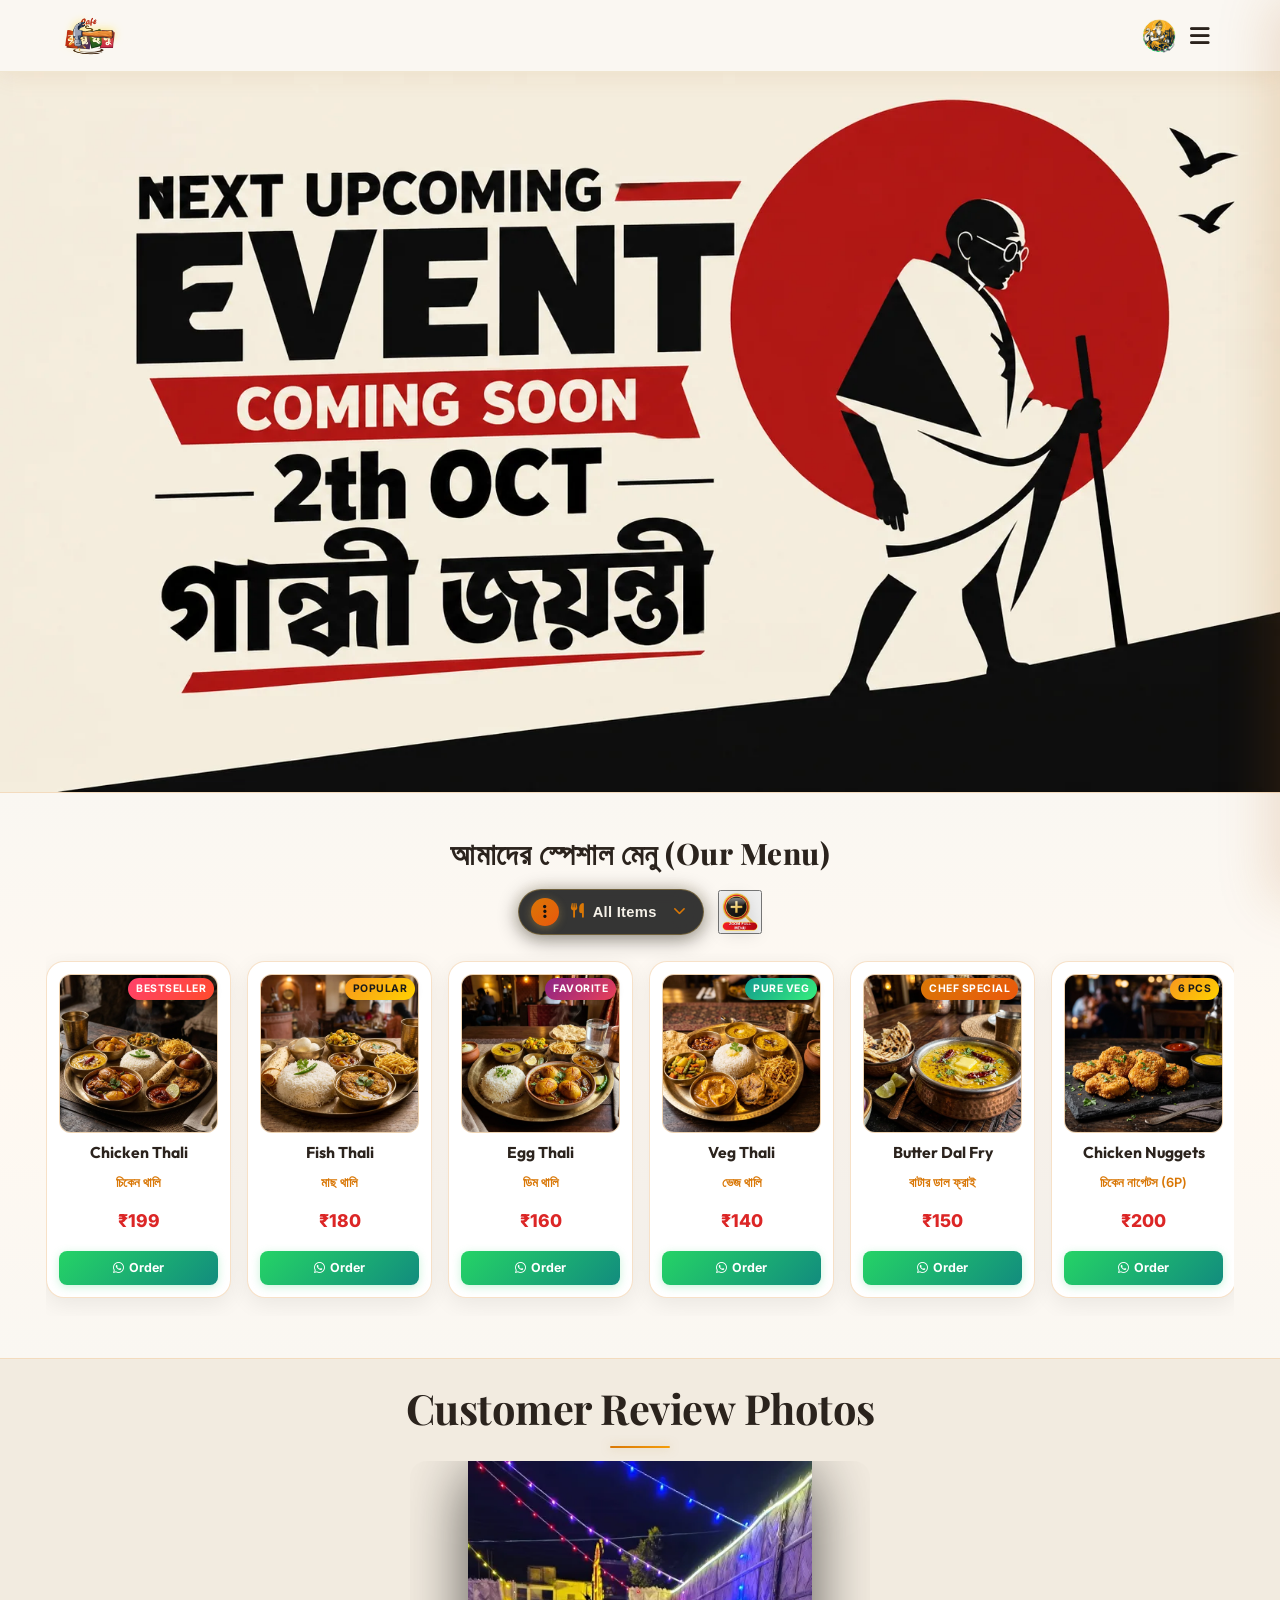
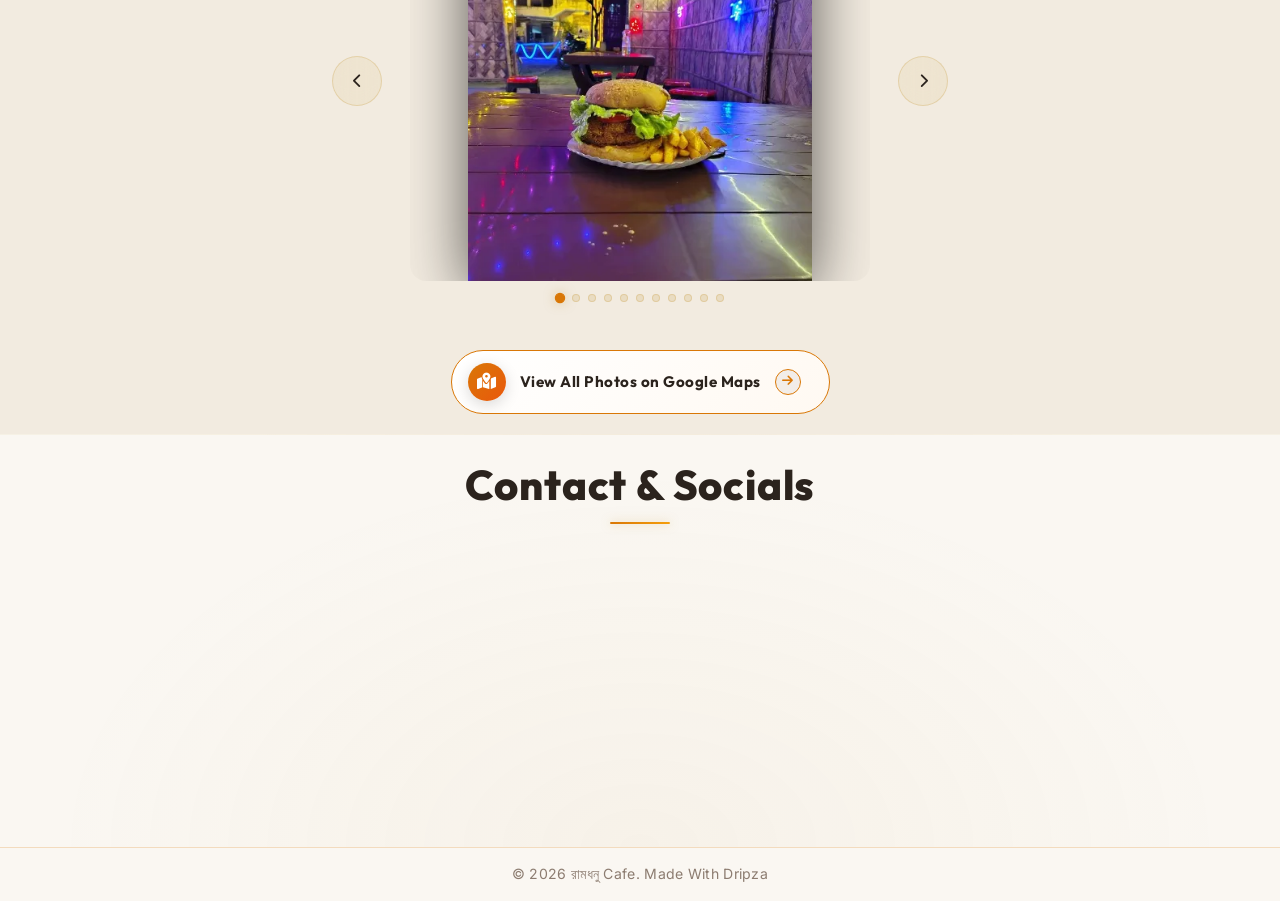
==== index.html @ 699a2c82 "Add clear search button in menu popup" ====
﻿<!DOCTYPE html>
<html lang="bn">
<head>
    <meta charset="UTF-8">
    <meta name="viewport" content="width=device-width, initial-scale=1.0">
    <title>রামধনু Cafe</title>
    <link rel="icon" type="image/png" href="assets/ramdhonu_cafe_logo.webp">
    <link href="https://fonts.googleapis.com/css2?family=Playfair+Display:wght@400;600;700;800&family=Outfit:wght@300;400;600;800&family=Inter:wght@300;400;500;600&display=swap" rel="stylesheet">
    <link rel="stylesheet" href="https://cdnjs.cloudflare.com/ajax/libs/font-awesome/6.4.0/css/all.min.css">
    <link rel="stylesheet" href="styles.css?v=1.3">
</head>
<body class="no-scroll">
    <!-- Preloader Screen -->
    <div id="preloader">
        <div class="preloader-content">
            <h1 class="preloader-title">Welcome to <br><span class="highlight">রামধনু Cafe</span></h1>
            <div class="preloader-loader">
                <div class="loader-bar"></div>
            </div>
        </div>
    </div>
    <!-- Navbar -->
    <nav class="navbar">
        <div class="logo-container">
            <img src="assets/ramdhonu_cafe_logo.webp" alt="রামধনু Cafe Logo" class="logo-brand-img">
            <div class="logo-text-wrapper">
                <span class="animated-football-header" title="Ganesh Chaturthi Special">
                    <img src="assets/ganesh_run_icon.webp" alt="Ganesh Run Icon" style="object-fit: contain; filter: drop-shadow(0 0 5px rgba(255, 215, 0, 0.6));">
                </span>
                <span class="logo-text">রামধনু Cafe</span>
            </div>
        </div>
        <span class="rath-yatra-header-text">শুভ বিশ্বকর্মা পূজা!</span>
        <ul class="nav-links">
            <li><a href="#home">Home</a></li>
            <li><a href="#menu">Menu</a></li>
            <li><a href="#reviews">Reviews</a></li>
            <li><a href="#contact">Contact</a></li>
        </ul>
        <div class="navbar-actions">
            <!-- Rakhi Purnima Button for Poster -->
            <button class="fifa-btn" id="open-promo-modal-direct-btn" title="Show Ganesh Chaturthi Special Poster">
                <div class="fifa-container">
                    <div class="fifa-magic-ring"></div>
                    <img src="assets/ganesh_icon.webp" alt="Ganesh Special" class="fifa-svg" style="object-fit: contain;">
                </div>
            </button>
            
            <div class="hamburger">
                <i class="fas fa-bars"></i>
            </div>
        </div>
    </nav>

    <!-- Hero Section -->
    <section id="home" class="hero">
        <div class="hero-bg banner-box">
            <img src="assets/aj_restaurant_banner_1.webp" alt="AJ Restaurant & Cafe Banner" class="active">
            <img src="assets/banner_1.webp" alt="রামধনু Cafe Banner 1">
            <img src="assets/banner_2.webp" alt="রামধনু Cafe Banner 2">
            <img src="assets/banner_3.webp" alt="রামধনু Cafe Banner 3">
            <div class="overlay"></div>
        </div>
        <!-- Click/Hover Zones for Banner Control -->
        <div class="hero-nav-zone left-zone" title="Previous Image"></div>
        <div class="hero-nav-zone right-zone" title="Next Image"></div>
    </section>

                <!-- Digital Restaurant Menu Section -->
    <section id="menu" class="main-menu-section">
        <div class="menu-header-wrapper">
            <div class="menu-eyebrow-container">
                <span class="menu-eyebrow">আমাদের স্পেশাল মেনু (Our Menu)</span>
            </div>
        </div>

        <!-- Menu Category Filter Tabs -->
                <!-- Menu Category Filter Dropdown (Three-Dot Filter Menu) -->
        <!-- Menu Filter and Zoom Controls Row -->
        <div class="menu-filter-controls-row">
            <div class="menu-filter-dropdown-wrapper" id="main-menu-filter-dropdown-wrapper">
            <button type="button" class="menu-filter-dots-btn" id="main-menu-filter-dots-btn" aria-expanded="false" aria-haspopup="true" title="Filter Menu">
                <span class="three-dots-icon-box">
                    <i class="fas fa-ellipsis-v"></i>
                </span>
                <span class="current-filter-label" id="main-current-filter-label">
                    <i class="fas fa-utensils"></i>
                    <span>All Items</span>
                </span>
                <i class="fas fa-chevron-down filter-dropdown-arrow"></i>
            </button>

            <!-- Dropdown List of Category Filter Options -->
            <div class="menu-filter-dropdown-menu" id="main-menu-filter-dropdown-menu">
                <div class="menu-filter-dropdown-header">
                    <span><i class="fas fa-filter"></i> Filter Category</span>
                </div>
                <div class="menu-filter-dropdown-list">
                    <button type="button" class="menu-tab-btn active" data-category="all">
                        <span class="tab-btn-content">
                            <i class="fas fa-utensils tab-icon"></i>
                            <span class="tab-title">All Items</span>
                        </span>
                        <i class="fas fa-check active-indicator-icon"></i>
                    </button>
                    <button type="button" class="menu-tab-btn" data-category="thali">
                        <span class="tab-btn-content">
                            <i class="fas fa-bowl-rice tab-icon"></i>
                            <span class="tab-title">Bengali Thali</span>
                        </span>
                        <i class="fas fa-check active-indicator-icon"></i>
                    </button>
                    <button type="button" class="menu-tab-btn" data-category="snacks">
                        <span class="tab-btn-content">
                            <i class="fas fa-burger tab-icon"></i>
                            <span class="tab-title">Breakfast & Snacks</span>
                        </span>
                        <i class="fas fa-check active-indicator-icon"></i>
                    </button>
                    <button type="button" class="menu-tab-btn" data-category="beverages">
                        <span class="tab-btn-content">
                            <i class="fas fa-mug-hot tab-icon"></i>
                            <span class="tab-title">Tea & Coffee</span>
                        </span>
                        <i class="fas fa-check active-indicator-icon"></i>
                    </button>
                    <button type="button" class="menu-tab-btn" data-category="extras">
                        <span class="tab-btn-content">
                            <i class="fas fa-plate-wheat tab-icon"></i>
                            <span class="tab-title">Sides & Extras</span>
                        </span>
                        <i class="fas fa-check active-indicator-icon"></i>
                    </button>
                </div>
            </div>
        </div>

            <!-- Zoom Full Menu Button on Right Side of Filter -->
            <button type="button" class="menu-zoom-img-btn" id="open-full-menu-modal-btn" title="Open Complete Menu Card (সম্পূর্ণ মেনু)">
                    <img src="assets/zoom_full_menu_icon.webp" alt="Zoom Full Menu" class="zoom-full-menu-img">
                </button>
        </div>
        

        <!-- Menu Cards Horizontal Side-Scroll Wrapper -->
        <div class="main-menu-scroll-wrapper">
            <div class="main-menu-scroll-track" id="main-restaurant-menu-scroll">
                
                <!-- 1. Chicken Thali -->
                <div class="food-menu-card" data-category="thali">
                    <div class="food-card-badge bestseller">Bestseller</div>
                    <div class="food-card-img-box">
                        <img src="assets/menu_chicken_thali.webp" alt="Chicken Thali" loading="lazy">
                    </div>
                    <div class="food-card-body">
                        <h3 class="food-title">Chicken Thali</h3>
                        <span class="bengali-title">চিকেন থালি</span>
                        <span class="food-price">₹199</span>
                        <a href="https://wa.me/919382609818?text=Hi%20%E0%A6%B0%E0%A6%BE%E0%A6%AE%E0%A6%A7%E0%A6%A8%E0%A7%81%20Cafe,%20I%20want%20to%20order%20Chicken%20Thali%20(₹199)" target="_blank" class="food-order-btn">
                            <i class="fab fa-whatsapp"></i> Order
                        </a>
                    </div>
                </div>

                <!-- 2. Fish Thali -->
                <div class="food-menu-card" data-category="thali">
                    <div class="food-card-badge popular">Popular</div>
                    <div class="food-card-img-box">
                        <img src="assets/menu_fish_thali.webp" alt="Fish Thali" loading="lazy">
                    </div>
                    <div class="food-card-body">
                        <h3 class="food-title">Fish Thali</h3>
                        <span class="bengali-title">মাছ থালি</span>
                        <span class="food-price">₹180</span>
                        <a href="https://wa.me/919382609818?text=Hi%20%E0%A6%B0%E0%A6%BE%E0%A6%AE%E0%A6%A7%E0%A6%A8%E0%A7%81%20Cafe,%20I%20want%20to%20order%20Fish%20Thali%20(₹180)" target="_blank" class="food-order-btn">
                            <i class="fab fa-whatsapp"></i> Order
                        </a>
                    </div>
                </div>

                <!-- 3. Egg Thali -->
                <div class="food-menu-card" data-category="thali">
                    <div class="food-card-badge special">Favorite</div>
                    <div class="food-card-img-box">
                        <img src="assets/menu_egg_thali.webp" alt="Egg Thali" loading="lazy">
                    </div>
                    <div class="food-card-body">
                        <h3 class="food-title">Egg Thali</h3>
                        <span class="bengali-title">ডিম থালি</span>
                        <span class="food-price">₹160</span>
                        <a href="https://wa.me/919382609818?text=Hi%20%E0%A6%B0%E0%A6%BE%E0%A6%AE%E0%A6%A7%E0%A6%A8%E0%A7%81%20Cafe,%20I%20want%20to%20order%20Egg%20Thali%20(₹160)" target="_blank" class="food-order-btn">
                            <i class="fab fa-whatsapp"></i> Order
                        </a>
                    </div>
                </div>

                <!-- 4. Veg Thali -->
                <div class="food-menu-card" data-category="thali">
                    <div class="food-card-badge pure-veg">Pure Veg</div>
                    <div class="food-card-img-box">
                        <img src="assets/menu_veg_thali.webp" alt="Veg Thali" loading="lazy">
                    </div>
                    <div class="food-card-body">
                        <h3 class="food-title">Veg Thali</h3>
                        <span class="bengali-title">ভেজ থালি</span>
                        <span class="food-price">₹140</span>
                        <a href="https://wa.me/919382609818?text=Hi%20%E0%A6%B0%E0%A6%BE%E0%A6%AE%E0%A6%A7%E0%A6%A8%E0%A7%81%20Cafe,%20I%20want%20to%20order%20Veg%20Thali%20(₹140)" target="_blank" class="food-order-btn">
                            <i class="fab fa-whatsapp"></i> Order
                        </a>
                    </div>
                </div>

                <!-- 5. Butter Dal Fry -->
                <div class="food-menu-card" data-category="extras">
                    <div class="food-card-badge chef">Chef Special</div>
                    <div class="food-card-img-box">
                        <img src="assets/menu_butter_dal_fry.webp" alt="Butter Dal Fry" loading="lazy">
                    </div>
                    <div class="food-card-body">
                        <h3 class="food-title">Butter Dal Fry</h3>
                        <span class="bengali-title">বাটার ডাল ফ্রাই</span>
                        <span class="food-price">₹150</span>
                        <a href="https://wa.me/919382609818?text=Hi%20%E0%A6%B0%E0%A6%BE%E0%A6%AE%E0%A6%A7%E0%A6%A8%E0%A7%81%20Cafe,%20I%20want%20to%20order%20Butter%20Dal%20Fry%20(₹150)" target="_blank" class="food-order-btn">
                            <i class="fab fa-whatsapp"></i> Order
                        </a>
                    </div>
                </div>

                <!-- 6. Chicken Nuggets -->
                <div class="food-menu-card" data-category="snacks">
                    <div class="food-card-badge popular">6 Pcs</div>
                    <div class="food-card-img-box">
                        <img src="assets/menu_chicken_nuggets.webp" alt="Chicken Nuggets" loading="lazy">
                    </div>
                    <div class="food-card-body">
                        <h3 class="food-title">Chicken Nuggets</h3>
                        <span class="bengali-title">চিকেন নাগেটস (6P)</span>
                        <span class="food-price">₹200</span>
                        <a href="https://wa.me/919382609818?text=Hi%20%E0%A6%B0%E0%A6%BE%E0%A6%AE%E0%A6%A7%E0%A6%A8%E0%A7%81%20Cafe,%20I%20want%20to%20order%20Chicken%20Nuggets%20(₹200)" target="_blank" class="food-order-btn">
                            <i class="fab fa-whatsapp"></i> Order
                        </a>
                    </div>
                </div>

                <!-- 7. Aloo Tikki -->
                <div class="food-menu-card" data-category="snacks">
                    <div class="food-card-badge pure-veg">Big Size</div>
                    <div class="food-card-img-box">
                        <img src="assets/menu_aloo_tikki.webp" alt="Aloo Tikki Big Size" loading="lazy">
                    </div>
                    <div class="food-card-body">
                        <h3 class="food-title">Aloo Tikki 6P</h3>
                        <span class="bengali-title">আলু টিক্কি (6P)</span>
                        <span class="food-price">₹180</span>
                        <a href="https://wa.me/919382609818?text=Hi%20%E0%A6%B0%E0%A6%BE%E0%A6%AE%E0%A6%A7%E0%A6%A8%E0%A7%81%20Cafe,%20I%20want%20to%20order%20Aloo%20Tikki%20(₹180)" target="_blank" class="food-order-btn">
                            <i class="fab fa-whatsapp"></i> Order
                        </a>
                    </div>
                </div>

                <!-- 8. Egg Maggie -->
                <div class="food-menu-card" data-category="snacks">
                    <div class="food-card-badge popular">Hot</div>
                    <div class="food-card-img-box">
                        <img src="assets/menu_egg_maggie.webp" alt="Egg Maggie" loading="lazy">
                    </div>
                    <div class="food-card-body">
                        <h3 class="food-title">Egg Maggie</h3>
                        <span class="bengali-title">এগ ম্যাগি</span>
                        <span class="food-price">₹80</span>
                        <a href="https://wa.me/919382609818?text=Hi%20%E0%A6%B0%E0%A6%BE%E0%A6%AE%E0%A6%A7%E0%A6%A8%E0%A7%81%20Cafe,%20I%20want%20to%20order%20Egg%20Maggie%20(₹80)" target="_blank" class="food-order-btn">
                            <i class="fab fa-whatsapp"></i> Order
                        </a>
                    </div>
                </div>

                <!-- 9. Veg Maggie -->
                <div class="food-menu-card" data-category="snacks">
                    <div class="food-card-badge pure-veg">Veg</div>
                    <div class="food-card-img-box">
                        <img src="assets/menu_egg_maggie.webp" alt="Veg Maggie" loading="lazy">
                    </div>
                    <div class="food-card-body">
                        <h3 class="food-title">Veg Maggie</h3>
                        <span class="bengali-title">ভেজ ম্যাগি</span>
                        <span class="food-price">₹60</span>
                        <a href="https://wa.me/919382609818?text=Hi%20%E0%A6%B0%E0%A6%BE%E0%A6%AE%E0%A6%A7%E0%A6%A8%E0%A7%81%20Cafe,%20I%20want%20to%20order%20Veg%20Maggie%20(₹60)" target="_blank" class="food-order-btn">
                            <i class="fab fa-whatsapp"></i> Order
                        </a>
                    </div>
                </div>

                <!-- 10. Bread Omelette -->
                <div class="food-menu-card" data-category="snacks">
                    <div class="food-card-badge special">Breakfast</div>
                    <div class="food-card-img-box">
                        <img src="assets/menu6.webp" alt="Bread Omelette Jam Butter" loading="lazy">
                    </div>
                    <div class="food-card-body">
                        <h3 class="food-title">Bread Omelette</h3>
                        <span class="bengali-title">ব্রেড ওমলেট / জ্যাম</span>
                        <span class="food-price">₹60</span>
                        <a href="https://wa.me/919382609818?text=Hi%20%E0%A6%B0%E0%A6%BE%E0%A6%AE%E0%A6%A7%E0%A6%A8%E0%A7%81%20Cafe,%20I%20want%20to%20order%20Bread%20Omelette%20(₹60)" target="_blank" class="food-order-btn">
                            <i class="fab fa-whatsapp"></i> Order
                        </a>
                    </div>
                </div>

                <!-- 11. Chai & Coffee -->
                <div class="food-menu-card" data-category="beverages">
                    <div class="food-card-badge special">Hot</div>
                    <div class="food-card-img-box">
                        <img src="assets/menu_tea_coffee.webp" alt="Coffee" loading="lazy">
                    </div>
                    <div class="food-card-body">
                        <h3 class="food-title">Milk / Black Coffee</h3>
                        <span class="bengali-title">কফি (Min 2 Cup)</span>
                        <span class="food-price">₹50</span>
                        <a href="https://wa.me/919382609818?text=Hi%20%E0%A6%B0%E0%A6%BE%E0%A6%AE%E0%A6%A7%E0%A6%A8%E0%A7%81%20Cafe,%20I%20want%20to%20order%20Coffee" target="_blank" class="food-order-btn">
                            <i class="fab fa-whatsapp"></i> Order
                        </a>
                    </div>
                </div>

                <!-- 12. Milk / Black Tea -->
                <div class="food-menu-card" data-category="beverages">
                    <div class="food-card-badge bestseller">Chai</div>
                    <div class="food-card-img-box">
                        <img src="assets/menu_tea_coffee.webp" alt="Tea" loading="lazy">
                    </div>
                    <div class="food-card-body">
                        <h3 class="food-title">Black / Milk Tea</h3>
                        <span class="bengali-title">চা (Min 2 Cup)</span>
                        <span class="food-price">₹25</span>
                        <a href="https://wa.me/919382609818?text=Hi%20%E0%A6%B0%E0%A6%BE%E0%A6%AE%E0%A6%A7%E0%A6%A8%E0%A7%81%20Cafe,%20I%20want%20to%20order%20Tea" target="_blank" class="food-order-btn">
                            <i class="fab fa-whatsapp"></i> Order
                        </a>
                    </div>
                </div>

                <!-- 13. Green Tea -->
                <div class="food-menu-card" data-category="beverages">
                    <div class="food-card-badge pure-veg">Healthy</div>
                    <div class="food-card-img-box">
                        <img src="assets/menu_tea_coffee.webp" alt="Green Tea" loading="lazy">
                    </div>
                    <div class="food-card-body">
                        <h3 class="food-title">Green Tea</h3>
                        <span class="bengali-title">গ্রিন টি (Min 2 Cup)</span>
                        <span class="food-price">₹40</span>
                        <a href="https://wa.me/919382609818?text=Hi%20%E0%A6%B0%E0%A6%BE%E0%A6%AE%E0%A6%A7%E0%A6%A8%E0%A7%81%20Cafe,%20I%20want%20to%20order%20Green%20Tea" target="_blank" class="food-order-btn">
                            <i class="fab fa-whatsapp"></i> Order
                        </a>
                    </div>
                </div>

                <!-- 14. Extra Chicken 4P -->
                <div class="food-menu-card" data-category="extras">
                    <div class="food-card-badge popular">4 Pcs</div>
                    <div class="food-card-img-box">
                        <img src="assets/menu_chicken_thali.webp" alt="Extra Chicken" loading="lazy">
                    </div>
                    <div class="food-card-body">
                        <h3 class="food-title">Extra Chicken (4P)</h3>
                        <span class="bengali-title">চিকেন কারি (4P)</span>
                        <span class="food-price">₹180</span>
                        <a href="https://wa.me/919382609818?text=Hi%20%E0%A6%B0%E0%A6%BE%E0%A6%AE%E0%A6%A7%E0%A6%A8%E0%A7%81%20Cafe,%20I%20want%20to%20order%20Extra%20Chicken%204P%20(₹180)" target="_blank" class="food-order-btn">
                            <i class="fab fa-whatsapp"></i> Order
                        </a>
                    </div>
                </div>

                <!-- 15. Extra Mutton 1P -->
                <div class="food-menu-card" data-category="extras">
                    <div class="food-card-badge special">Special</div>
                    <div class="food-card-img-box">
                        <img src="assets/menu3.webp" alt="Extra Mutton" loading="lazy">
                    </div>
                    <div class="food-card-body">
                        <h3 class="food-title">Extra Mutton (1P)</h3>
                        <span class="bengali-title">মটন (স্পেশাল অর্ডার)</span>
                        <span class="food-price">₹80</span>
                        <a href="https://wa.me/919382609818?text=Hi%20%E0%A6%B0%E0%A6%BE%E0%A6%AE%E0%A6%A7%E0%A6%A8%E0%A7%81%20Cafe,%20I%20want%20to%20order%20Extra%20Mutton%20(₹80)" target="_blank" class="food-order-btn">
                            <i class="fab fa-whatsapp"></i> Order
                        </a>
                    </div>
                </div>

                <!-- 16. Extra Fish 1P -->
                <div class="food-menu-card" data-category="extras">
                    <div class="food-card-badge popular">1 Pc</div>
                    <div class="food-card-img-box">
                        <img src="assets/menu_fish_thali.webp" alt="Extra Fish" loading="lazy">
                    </div>
                    <div class="food-card-body">
                        <h3 class="food-title">Extra Fish (1P)</h3>
                        <span class="bengali-title">মাছ ১ পিস</span>
                        <span class="food-price">₹80</span>
                        <a href="https://wa.me/919382609818?text=Hi%20%E0%A6%B0%E0%A6%BE%E0%A6%AE%E0%A6%A7%E0%A6%A8%E0%A7%81%20Cafe,%20I%20want%20to%20order%20Extra%20Fish%20(₹80)" target="_blank" class="food-order-btn">
                            <i class="fab fa-whatsapp"></i> Order
                        </a>
                    </div>
                </div>

                <!-- 17. Green Salad -->
                <div class="food-menu-card" data-category="extras">
                    <div class="food-card-badge pure-veg">Fresh</div>
                    <div class="food-card-img-box">
                        <img src="assets/menu_veg_thali.webp" alt="Green Salad" loading="lazy">
                    </div>
                    <div class="food-card-body">
                        <h3 class="food-title">Green Salad</h3>
                        <span class="bengali-title">গ্রিন স্যালাড</span>
                        <span class="food-price">₹100</span>
                        <a href="https://wa.me/919382609818?text=Hi%20%E0%A6%B0%E0%A6%BE%E0%A6%AE%E0%A6%A7%E0%A6%A8%E0%A7%81%20Cafe,%20I%20want%20to%20order%20Green%20Salad%20(₹100)" target="_blank" class="food-order-btn">
                            <i class="fab fa-whatsapp"></i> Order
                        </a>
                    </div>
                </div>

                <!-- 18. Extra Egg (2P) -->
                <div class="food-menu-card" data-category="extras">
                    <div class="food-card-badge special">2 Pcs</div>
                    <div class="food-card-img-box">
                        <img src="assets/menu_egg_thali.webp" alt="Extra Egg 2P" loading="lazy">
                    </div>
                    <div class="food-card-body">
                        <h3 class="food-title">Extra Egg (2P)</h3>
                        <span class="bengali-title">ডিম (২ পিস)</span>
                        <span class="food-price">₹50</span>
                        <a href="https://wa.me/919382609818?text=Hi%20%E0%A6%B0%E0%A6%BE%E0%A6%AE%E0%A6%A7%E0%A6%A8%E0%A7%81%20Cafe,%20I%20want%20to%20order%20Extra%20Egg%202P%20(₹50)" target="_blank" class="food-order-btn">
                            <i class="fab fa-whatsapp"></i> Order
                        </a>
                    </div>
                </div>

                <!-- 19. Extra Rice -->
                <div class="food-menu-card" data-category="extras">
                    <div class="food-card-badge popular">1 Plate</div>
                    <div class="food-card-img-box">
                        <img src="assets/menu_veg_thali.webp" alt="Extra Rice" loading="lazy">
                    </div>
                    <div class="food-card-body">
                        <h3 class="food-title">Extra Rice</h3>
                        <span class="bengali-title">এক্সট্রা ভাত</span>
                        <span class="food-price">₹50</span>
                        <a href="https://wa.me/919382609818?text=Hi%20%E0%A6%B0%E0%A6%BE%E0%A6%AE%E0%A6%A7%E0%A6%A8%E0%A7%81%20Cafe,%20I%20want%20to%20order%20Extra%20Rice%20(₹50)" target="_blank" class="food-order-btn">
                            <i class="fab fa-whatsapp"></i> Order
                        </a>
                    </div>
                </div>

                <!-- 20. Extra Misti / Papad / Roti -->
                <div class="food-menu-card" data-category="extras">
                    <div class="food-card-badge pure-veg">Per Pc</div>
                    <div class="food-card-img-box">
                        <img src="assets/menu2.webp" alt="Extra Misti Papad Roti" loading="lazy">
                    </div>
                    <div class="food-card-body">
                        <h3 class="food-title">Extra Misti / Papad / Roti</h3>
                        <span class="bengali-title">মিষ্টি / পাঁপড় / রুটি</span>
                        <span class="food-price">₹10</span>
                        <a href="https://wa.me/919382609818?text=Hi%20%E0%A6%B0%E0%A6%BE%E0%A6%AE%E0%A6%A7%E0%A6%A8%E0%A7%81%20Cafe,%20I%20want%20to%20order%20Extra%20Misti%20Papad%20Roti%20(₹10)" target="_blank" class="food-order-btn">
                            <i class="fab fa-whatsapp"></i> Order
                        </a>
                    </div>
                </div>

                <!-- 21. Extra Sabji / Dal / Vaji -->
                <div class="food-menu-card" data-category="extras">
                    <div class="food-card-badge pure-veg">Side Bowl</div>
                    <div class="food-card-img-box">
                        <img src="assets/menu_butter_dal_fry.webp" alt="Extra Sabji Dal Vaji" loading="lazy">
                    </div>
                    <div class="food-card-body">
                        <h3 class="food-title">Extra Sabji / Dal / Vaji</h3>
                        <span class="bengali-title">সবজি / ডাল / ভাজি</span>
                        <span class="food-price">₹30</span>
                        <a href="https://wa.me/919382609818?text=Hi%20%E0%A6%B0%E0%A6%BE%E0%A6%AE%E0%A6%A7%E0%A6%A8%E0%A7%81%20Cafe,%20I%20want%20to%20order%20Extra%20Sabji%20Dal%20Vaji%20(₹30)" target="_blank" class="food-order-btn">
                            <i class="fab fa-whatsapp"></i> Order
                        </a>
                    </div>
                </div>

                <!-- 18. Water Bottle -->
                <div class="food-menu-card" data-category="beverages">
                    <div class="food-card-badge pure-veg">Mineral</div>
                    <div class="food-card-img-box">
                        <img src="assets/menu5.webp" alt="Water Bottle" loading="lazy">
                    </div>
                    <div class="food-card-body">
                        <h3 class="food-title">Water Bottle</h3>
                        <span class="bengali-title">জল 1L / 2L</span>
                        <span class="food-price">₹20 / ₹30</span>
                        <a href="https://wa.me/919382609818?text=Hi%20%E0%A6%B0%E0%A6%BE%E0%A6%AE%E0%A6%A7%E0%A6%A8%E0%A7%81%20Cafe,%20I%20want%20to%20order%20Water%20Bottle" target="_blank" class="food-order-btn">
                            <i class="fab fa-whatsapp"></i> Order
                        </a>
                    </div>
                </div>

            </div>
        </div>
    </section>

    <!-- Reviews Section (Photo Gallery) -->
    <section id="reviews" class="reviews-section">
        <h2 class="section-title">Customer Review Photos</h2>
        <div class="reviews-slider-container">
            <div class="reviews-slider">
                <div class="review-slide active">
                    <img src="assets/review_1.webp" alt="Customer Review 1">
                </div>
                <div class="review-slide">
                    <img src="assets/review_2.webp" alt="Customer Review 2">
                </div>
                <div class="review-slide">
                    <img src="assets/review_3.webp" alt="Customer Review 3">
                </div>
                <div class="review-slide">
                    <img src="assets/review_4.webp" alt="Customer Review 4">
                </div>
                <div class="review-slide">
                    <img src="assets/review_5.webp" alt="Customer Review 5">
                </div>
                <div class="review-slide">
                    <img src="assets/review_6.webp" alt="Customer Review 6">
                </div>
                <div class="review-slide">
                    <img src="assets/review_7.webp" alt="Customer Review 7">
                </div>
                <div class="review-slide">
                    <img src="assets/review_8.webp" alt="Customer Review 8">
                </div>
                <div class="review-slide">
                    <img src="assets/review_9.webp" alt="Customer Review 9">
                </div>
                <div class="review-slide">
                    <img src="assets/review_10.webp" alt="Customer Review 10">
                </div>
                <div class="review-slide">
                    <img src="assets/review_11.webp" alt="Customer Review 11">
                </div>
            </div>
            
            <!-- Slider Controls -->
            <button class="slider-btn prev-btn"><i class="fas fa-chevron-left"></i></button>
            <button class="slider-btn next-btn"><i class="fas fa-chevron-right"></i></button>
            
            <!-- Slider Dots -->
            <div class="slider-dots">
                <span class="dot active" data-index="0"></span>
                <span class="dot" data-index="1"></span>
                <span class="dot" data-index="2"></span>
                <span class="dot" data-index="3"></span>
                <span class="dot" data-index="4"></span>
                <span class="dot" data-index="5"></span>
                <span class="dot" data-index="6"></span>
                <span class="dot" data-index="7"></span>
                <span class="dot" data-index="8"></span>
                <span class="dot" data-index="9"></span>
                <span class="dot" data-index="10"></span>
            </div>
        </div>
        <div style="text-align: center; margin-top: 3rem;">
            <div class="reviews-cta-wrapper">
            <a href="https://maps.app.goo.gl/1zHDQBJU2sjAnosv7" target="_blank" class="modern-maps-btn" title="Open Google Maps Gallery">
                <span class="maps-icon-badge"><i class="fas fa-map-marked-alt"></i></span>
                <span class="maps-btn-text">View All Photos on Google Maps</span>
                <span class="maps-arrow-circle"><i class="fas fa-arrow-right"></i></span>
            </a>
        </div>
        </div>
    </section>

    <!-- Contact & Footer -->
    <section id="contact" class="contact-section">
        <h2 class="section-title">Contact & Socials</h2>
        <div class="contact-container glassmorphism">
            <div class="contact-info">
                <h2>Visit Us</h2>
                <div class="info-item">
                    <a href="https://maps.app.goo.gl/PEpGxai6LiJ9akdg6" target="_blank" style="color: inherit; text-decoration: none; display: flex; align-items: center; gap: 15px;">
                        <i class="fas fa-map-marker-alt"></i>
                        <p>Hatsimla Rathtala, Purbasthali Block-1, Samudragarh, West Bengal 713519</p>
                    </a>
                </div>
                <div class="info-item">
                    <a href="tel:+919382609818" style="color: inherit; text-decoration: none; display: flex; align-items: center; gap: 15px;">
                        <i class="fas fa-phone-alt"></i>
                        <p>+91 9382609818</p>
                    </a>
                </div>
                <div class="info-item">
                    <a href="mailto:hello@ramdhonucafe.com" style="color: inherit; text-decoration: none; display: flex; align-items: center; gap: 15px;">
                        <i class="fas fa-envelope"></i>
                        <p>hello@ramdhonucafe.com</p>
                    </a>
                </div>
            </div>
            <div class="social-links">
                <h2>Follow Us</h2>
                <div class="social-icons">
                    <a href="#" class="social-icon"><i class="fab fa-instagram"></i></a>
                    <a href="#" class="social-icon"><i class="fab fa-facebook-f"></i></a>
                    <a href="#" class="social-icon"><i class="fab fa-youtube"></i></a>
                    <a href="https://wa.me/919382609818" target="_blank" class="social-icon" title="Chat on WhatsApp"><i class="fab fa-whatsapp"></i></a>
                    <a href="https://maps.app.goo.gl/PEpGxai6LiJ9akdg6" target="_blank" class="social-icon" title="View on Google Maps"><i class="fas fa-map-marker-alt"></i></a>
                </div>
            </div>
        </div>
    </section>

    <footer>
        <p>&copy; 2026 রামধনু Cafe. Made With Dripza</p>
    </footer>



    <!-- Full Menu Interactive Modal -->
    <div class="full-menu-modal" id="full-menu-modal" aria-hidden="true">
        <div class="full-menu-modal-overlay" id="full-menu-modal-overlay"></div>
        <div class="full-menu-modal-container">
            <!-- Modal Sticky Top Header Container (Header + Hero Title + Search + Category Tabs) -->
            <div class="full-menu-modal-top-section">
                <!-- Modal Header -->
                <div class="full-menu-modal-header">
                    <div class="full-menu-modal-header-left">
                        <button class="menu-modal-close-btn" id="close-full-menu-modal-btn" aria-label="Close Full Menu">
                            <i class="fas fa-arrow-left"></i> <span>Back</span>
                        </button>
                        <div class="full-menu-modal-title">
                            রামধনু Cafe
                        </div>
                    </div>
                    <div class="full-menu-modal-header-right">
                        <a href="#modal-order-timings" class="menu-modal-timing-btn" id="modal-timing-btn" title="Order Timings">
                            <i class="fas fa-clock"></i> <span>Timings</span>
                        </a>
                        <a href="tel:919382609818" class="menu-modal-call-btn">
                            <i class="fas fa-phone-alt"></i> <span>919382609818</span>
                        </a>
                        <button class="menu-modal-close-icon-btn" id="close-full-menu-icon-btn" aria-label="Close">
                            <i class="fas fa-times"></i>
                        </button>
                    </div>
                </div>

                <!-- Modal Hero Header -->
                <div class="full-menu-hero">
                    <h1>Complete Menu Card <span class="bengali-heading">আমাদের সম্পূর্ণ ডিজিটাল মেনু</span></h1>
                </div>

                <!-- Search Bar & Category Filter Tabs -->
                <div class="menu-control-bar">
                    

                    <!-- Modal Category Filter Dropdown (Three-Dot Filter Menu) -->
                    <div class="menu-filter-dropdown-wrapper" id="modal-menu-filter-dropdown-wrapper">
                        <button type="button" class="menu-filter-dots-btn" id="modal-menu-filter-dots-btn" aria-expanded="false" aria-haspopup="true" title="Filter Menu">
                            <span class="three-dots-icon-box">
                                <i class="fas fa-ellipsis-v"></i>
                            </span>
                            <span class="current-filter-label" id="modal-current-filter-label">
                                <i class="fas fa-utensils"></i>
                                <span>All Items</span>
                            </span>
                            <i class="fas fa-chevron-down filter-dropdown-arrow"></i>
                        </button>

                        <!-- Dropdown List of Category Filter Options -->
                        <div class="menu-filter-dropdown-menu" id="modal-menu-filter-dropdown-menu">
                            <div class="menu-filter-dropdown-header">
                                <span><i class="fas fa-filter"></i> Filter Category</span>
                            </div>
                            <div class="menu-filter-dropdown-list">
                                <button type="button" class="menu-tab-btn active" data-category="all">
                                    <span class="tab-btn-content">
                                        <i class="fas fa-utensils tab-icon"></i>
                                        <span class="tab-title">All Items</span>
                                    </span>
                                    <i class="fas fa-check active-indicator-icon"></i>
                                </button>
                                <button type="button" class="menu-tab-btn" data-category="thali">
                                    <span class="tab-btn-content">
                                        <i class="fas fa-bowl-rice tab-icon"></i>
                                        <span class="tab-title">Bengali Thali</span>
                                    </span>
                                    <i class="fas fa-check active-indicator-icon"></i>
                                </button>
                                <button type="button" class="menu-tab-btn" data-category="snacks">
                                    <span class="tab-btn-content">
                                        <i class="fas fa-burger tab-icon"></i>
                                        <span class="tab-title">Breakfast & Snacks</span>
                                    </span>
                                    <i class="fas fa-check active-indicator-icon"></i>
                                </button>
                                <button type="button" class="menu-tab-btn" data-category="beverages">
                                    <span class="tab-btn-content">
                                        <i class="fas fa-mug-hot tab-icon"></i>
                                        <span class="tab-title">Tea & Coffee</span>
                                    </span>
                                    <i class="fas fa-check active-indicator-icon"></i>
                                </button>
                                <button type="button" class="menu-tab-btn" data-category="extras">
                                    <span class="tab-btn-content">
                                        <i class="fas fa-plate-wheat tab-icon"></i>
                                        <span class="tab-title">Sides & Extras</span>
                                    </span>
                                    <i class="fas fa-check active-indicator-icon"></i>
                                </button>
                            </div>
                        </div>
                    </div>

                    <div class="search-box-wrapper">
                        <i class="fas fa-search"></i>
                        <input type="text" id="modal-menu-search-input" placeholder="খাবারের নাম লিখে খুঁজুন (Search dishes...)" autocomplete="off">
                        <button type="button" id="modal-menu-search-clear" class="search-clear-btn" aria-label="Clear search" title="মুছে ফেলুন (Clear)">
                            <i class="fas fa-times"></i>
                        </button>
                    </div>
                </div>
            </div>

            <div class="full-menu-modal-body">
                <!-- Complete Menu Card Grid -->
                <div class="compact-menu-grid-container">
                    <div class="compact-grid" id="modal-full-menu-grid">

                        <!-- 1. Chicken Thali -->
                        <div class="food-menu-card" data-category="thali" data-keywords="chicken thali murgi murgir mangsho rice dal sabji thali">
                            <div class="food-card-badge bestseller">Bestseller</div>
                            <div class="food-card-img-box">
                                <img src="assets/menu_chicken_thali.webp" alt="Chicken Thali" loading="lazy">
                            </div>
                            <div class="food-card-body">
                                <h3 class="food-title">Chicken Thali</h3>
                                <span class="bengali-title">চিকেন থালি</span>
                                <span class="food-price">₹199</span>
                                <a href="https://wa.me/919382609818?text=Hi%20%E0%A6%B0%E0%A6%BE%E0%A6%AE%E0%A6%A7%E0%A6%A8%E0%A7%81%20Cafe,%20I%20want%20to%20order%20Chicken%20Thali%20(₹199)" target="_blank" class="food-order-btn">
                                    <i class="fab fa-whatsapp"></i> Order
                                </a>
                            </div>
                        </div>

                        <!-- 2. Fish Thali -->
                        <div class="food-menu-card" data-category="thali" data-keywords="fish thali macher thali mach jhol rui katla rice dal thali">
                            <div class="food-card-badge popular">Popular</div>
                            <div class="food-card-img-box">
                                <img src="assets/menu_fish_thali.webp" alt="Fish Thali" loading="lazy">
                            </div>
                            <div class="food-card-body">
                                <h3 class="food-title">Fish Thali</h3>
                                <span class="bengali-title">মাছ থালি</span>
                                <span class="food-price">₹180</span>
                                <a href="https://wa.me/919382609818?text=Hi%20%E0%A6%B0%E0%A6%BE%E0%A6%AE%E0%A6%A7%E0%A6%A8%E0%A7%81%20Cafe,%20I%20want%20to%20order%20Fish%20Thali%20(₹180)" target="_blank" class="food-order-btn">
                                    <i class="fab fa-whatsapp"></i> Order
                                </a>
                            </div>
                        </div>

                        <!-- 3. Egg Thali -->
                        <div class="food-menu-card" data-category="thali" data-keywords="egg thali dimer thali dim kosha rice dal thali">
                            <div class="food-card-badge special">Favorite</div>
                            <div class="food-card-img-box">
                                <img src="assets/menu_egg_thali.webp" alt="Egg Thali" loading="lazy">
                            </div>
                            <div class="food-card-body">
                                <h3 class="food-title">Egg Thali</h3>
                                <span class="bengali-title">ডিম থালি</span>
                                <span class="food-price">₹160</span>
                                <a href="https://wa.me/919382609818?text=Hi%20%E0%A6%B0%E0%A6%BE%E0%A6%AE%E0%A6%A7%E0%A6%A8%E0%A7%81%20Cafe,%20I%20want%20to%20order%20Egg%20Thali%20(₹160)" target="_blank" class="food-order-btn">
                                    <i class="fab fa-whatsapp"></i> Order
                                </a>
                            </div>
                        </div>

                        <!-- 4. Veg Thali -->
                        <div class="food-menu-card" data-category="thali" data-keywords="veg thali niramish thali paneer dal sabji rice mishti doi">
                            <div class="food-card-badge pure-veg">Pure Veg</div>
                            <div class="food-card-img-box">
                                <img src="assets/menu_veg_thali.webp" alt="Veg Thali" loading="lazy">
                            </div>
                            <div class="food-card-body">
                                <h3 class="food-title">Veg Thali</h3>
                                <span class="bengali-title">ভেজ থালি</span>
                                <span class="food-price">₹140</span>
                                <a href="https://wa.me/919382609818?text=Hi%20%E0%A6%B0%E0%A6%BE%E0%A6%AE%E0%A6%A7%E0%A6%A8%E0%A7%81%20Cafe,%20I%20want%20to%20order%20Veg%20Thali%20(₹140)" target="_blank" class="food-order-btn">
                                    <i class="fab fa-whatsapp"></i> Order
                                </a>
                            </div>
                        </div>

                        <!-- 5. Butter Dal Fry -->
                        <div class="food-menu-card" data-category="extras" data-keywords="butter dal fry yellow dal tadka veg">
                            <div class="food-card-badge chef">Chef Special</div>
                            <div class="food-card-img-box">
                                <img src="assets/menu_butter_dal_fry.webp" alt="Butter Dal Fry" loading="lazy">
                            </div>
                            <div class="food-card-body">
                                <h3 class="food-title">Butter Dal Fry</h3>
                                <span class="bengali-title">বাটার ডাল ফ্রাই</span>
                                <span class="food-price">₹150</span>
                                <a href="https://wa.me/919382609818?text=Hi%20%E0%A6%B0%E0%A6%BE%E0%A6%AE%E0%A6%A7%E0%A6%A8%E0%A7%81%20Cafe,%20I%20want%20to%20order%20Butter%20Dal%20Fry%20(₹150)" target="_blank" class="food-order-btn">
                                    <i class="fab fa-whatsapp"></i> Order
                                </a>
                            </div>
                        </div>

                        <!-- 6. Chicken Nuggets (6P) -->
                        <div class="food-menu-card" data-category="snacks" data-keywords="chicken nuggets 6p fried snacks non-veg">
                            <div class="food-card-badge popular">6 Pcs</div>
                            <div class="food-card-img-box">
                                <img src="assets/menu_chicken_nuggets.webp" alt="Chicken Nuggets" loading="lazy">
                            </div>
                            <div class="food-card-body">
                                <h3 class="food-title">Chicken Nuggets</h3>
                                <span class="bengali-title">চিকেন নাগেটস (6P)</span>
                                <span class="food-price">₹200</span>
                                <a href="https://wa.me/919382609818?text=Hi%20%E0%A6%B0%E0%A6%BE%E0%A6%AE%E0%A6%A7%E0%A6%A8%E0%A7%81%20Cafe,%20I%20want%20to%20order%20Chicken%20Nuggets%20(₹200)" target="_blank" class="food-order-btn">
                                    <i class="fab fa-whatsapp"></i> Order
                                </a>
                            </div>
                        </div>

                        <!-- 7. Aloo Tikki Big Size (6P) -->
                        <div class="food-menu-card" data-category="snacks" data-keywords="aloo tikki potato cutlet snacks big size veg">
                            <div class="food-card-badge pure-veg">Big Size</div>
                            <div class="food-card-img-box">
                                <img src="assets/menu_aloo_tikki.webp" alt="Aloo Tikki Big Size" loading="lazy">
                            </div>
                            <div class="food-card-body">
                                <h3 class="food-title">Aloo Tikki 6P</h3>
                                <span class="bengali-title">আলু টিক্কি (6P)</span>
                                <span class="food-price">₹180</span>
                                <a href="https://wa.me/919382609818?text=Hi%20%E0%A6%B0%E0%A6%BE%E0%A6%AE%E0%A6%A7%E0%A6%A8%E0%A7%81%20Cafe,%20I%20want%20to%20order%20Aloo%20Tikki%20(₹180)" target="_blank" class="food-order-btn">
                                    <i class="fab fa-whatsapp"></i> Order
                                </a>
                            </div>
                        </div>

                        <!-- 8. Egg Maggie -->
                        <div class="food-menu-card" data-category="snacks" data-keywords="egg maggie noodles masala snacks">
                            <div class="food-card-badge popular">Hot</div>
                            <div class="food-card-img-box">
                                <img src="assets/menu_egg_maggie.webp" alt="Egg Maggie" loading="lazy">
                            </div>
                            <div class="food-card-body">
                                <h3 class="food-title">Egg Maggie</h3>
                                <span class="bengali-title">এগ ম্যাগি</span>
                                <span class="food-price">₹80</span>
                                <a href="https://wa.me/919382609818?text=Hi%20%E0%A6%B0%E0%A6%BE%E0%A6%AE%E0%A6%A7%E0%A6%A8%E0%A7%81%20Cafe,%20I%20want%20to%20order%20Egg%20Maggie%20(₹80)" target="_blank" class="food-order-btn">
                                    <i class="fab fa-whatsapp"></i> Order
                                </a>
                            </div>
                        </div>

                        <!-- 9. Veg Maggie -->
                        <div class="food-menu-card" data-category="snacks" data-keywords="veg maggie masala noodles snacks vegetarian">
                            <div class="food-card-badge pure-veg">Veg</div>
                            <div class="food-card-img-box">
                                <img src="assets/menu_egg_maggie.webp" alt="Veg Maggie" loading="lazy">
                            </div>
                            <div class="food-card-body">
                                <h3 class="food-title">Veg Maggie</h3>
                                <span class="bengali-title">ভেজ ম্যাগি</span>
                                <span class="food-price">₹60</span>
                                <a href="https://wa.me/919382609818?text=Hi%20%E0%A6%B0%E0%A6%BE%E0%A6%AE%E0%A6%A7%E0%A6%A8%E0%A7%81%20Cafe,%20I%20want%20to%20order%20Veg%20Maggie%20(₹60)" target="_blank" class="food-order-btn">
                                    <i class="fab fa-whatsapp"></i> Order
                                </a>
                            </div>
                        </div>

                        <!-- 10. Bread Omelette / Jam / Butter -->
                        <div class="food-menu-card" data-category="snacks" data-keywords="bread omelette jam butter breakfast toast egg">
                            <div class="food-card-badge special">Breakfast</div>
                            <div class="food-card-img-box">
                                <img src="assets/menu6.webp" alt="Bread Omelette Jam Butter" loading="lazy">
                            </div>
                            <div class="food-card-body">
                                <h3 class="food-title">Bread Omelette</h3>
                                <span class="bengali-title">ব্রেড ওমলেট / জ্যাম</span>
                                <span class="food-price">₹60</span>
                                <a href="https://wa.me/919382609818?text=Hi%20%E0%A6%B0%E0%A6%BE%E0%A6%AE%E0%A6%A7%E0%A6%A8%E0%A7%81%20Cafe,%20I%20want%20to%20order%20Bread%20Omelette%20(₹60)" target="_blank" class="food-order-btn">
                                    <i class="fab fa-whatsapp"></i> Order
                                </a>
                            </div>
                        </div>

                        <!-- 11. Milk / Black Coffee -->
                        <div class="food-menu-card" data-category="beverages" data-keywords="coffee milk coffee black coffee hot drink beverages espresso">
                            <div class="food-card-badge special">Hot</div>
                            <div class="food-card-img-box">
                                <img src="assets/menu_tea_coffee.webp" alt="Milk and Black Coffee" loading="lazy">
                            </div>
                            <div class="food-card-body">
                                <h3 class="food-title">Milk / Black Coffee</h3>
                                <span class="bengali-title">কফি (Min 2 Cup)</span>
                                <span class="food-price">₹50</span>
                                <a href="https://wa.me/919382609818?text=Hi%20%E0%A6%B0%E0%A6%BE%E0%A6%AE%E0%A6%A7%E0%A6%A8%E0%A7%81%20Cafe,%20I%20want%20to%20order%20Coffee" target="_blank" class="food-order-btn">
                                    <i class="fab fa-whatsapp"></i> Order
                                </a>
                            </div>
                        </div>

                        <!-- 12. Black / Milk Tea -->
                        <div class="food-menu-card" data-category="beverages" data-keywords="tea chai milk tea black tea masala chai beverage">
                            <div class="food-card-badge bestseller">Chai</div>
                            <div class="food-card-img-box">
                                <img src="assets/menu_tea_coffee.webp" alt="Black and Milk Tea" loading="lazy">
                            </div>
                            <div class="food-card-body">
                                <h3 class="food-title">Black / Milk Tea</h3>
                                <span class="bengali-title">চা (Min 2 Cup)</span>
                                <span class="food-price">₹25</span>
                                <a href="https://wa.me/919382609818?text=Hi%20%E0%A6%B0%E0%A6%BE%E0%A6%AE%E0%A6%A7%E0%A6%A8%E0%A7%81%20Cafe,%20I%20want%20to%20order%20Tea" target="_blank" class="food-order-btn">
                                    <i class="fab fa-whatsapp"></i> Order
                                </a>
                            </div>
                        </div>

                        <!-- 13. Green Tea -->
                        <div class="food-menu-card" data-category="beverages" data-keywords="green tea healthy detox hot beverage">
                            <div class="food-card-badge pure-veg">Healthy</div>
                            <div class="food-card-img-box">
                                <img src="assets/menu_tea_coffee.webp" alt="Green Tea" loading="lazy">
                            </div>
                            <div class="food-card-body">
                                <h3 class="food-title">Green Tea</h3>
                                <span class="bengali-title">গ্রিন টি (Min 2 Cup)</span>
                                <span class="food-price">₹40</span>
                                <a href="https://wa.me/919382609818?text=Hi%20%E0%A6%B0%E0%A6%BE%E0%A6%AE%E0%A6%A7%E0%A6%A8%E0%A7%81%20Cafe,%20I%20want%20to%20order%20Green%20Tea" target="_blank" class="food-order-btn">
                                    <i class="fab fa-whatsapp"></i> Order
                                </a>
                            </div>
                        </div>

                        <!-- 14. Extra Chicken (4P) -->
                        <div class="food-menu-card" data-category="extras" data-keywords="extra chicken 4p murgir mangsho chicken curry side non-veg">
                            <div class="food-card-badge popular">4 Pcs</div>
                            <div class="food-card-img-box">
                                <img src="assets/menu_chicken_thali.webp" alt="Extra Chicken 4P" loading="lazy">
                            </div>
                            <div class="food-card-body">
                                <h3 class="food-title">Extra Chicken (4P)</h3>
                                <span class="bengali-title">চিকেন কারি (4P)</span>
                                <span class="food-price">₹180</span>
                                <a href="https://wa.me/919382609818?text=Hi%20%E0%A6%B0%E0%A6%BE%E0%A6%AE%E0%A6%A7%E0%A6%A8%E0%A7%81%20Cafe,%20I%20want%20to%20order%20Extra%20Chicken%204P%20(₹180)" target="_blank" class="food-order-btn">
                                    <i class="fab fa-whatsapp"></i> Order
                                </a>
                            </div>
                        </div>

                        <!-- 15. Extra Mutton (1P - Special Order) -->
                        <div class="food-menu-card" data-category="extras" data-keywords="extra mutton 1p khasi mangsho mutton kosha special non-veg">
                            <div class="food-card-badge special">Special</div>
                            <div class="food-card-img-box">
                                <img src="assets/menu3.webp" alt="Extra Mutton 1P" loading="lazy">
                            </div>
                            <div class="food-card-body">
                                <h3 class="food-title">Extra Mutton (1P)</h3>
                                <span class="bengali-title">মটন (স্পেশাল অর্ডার)</span>
                                <span class="food-price">₹80</span>
                                <a href="https://wa.me/919382609818?text=Hi%20%E0%A6%B0%E0%A6%BE%E0%A6%AE%E0%A6%A7%E0%A6%A8%E0%A7%81%20Cafe,%20I%20want%20to%20order%20Extra%20Mutton%20(₹80)" target="_blank" class="food-order-btn">
                                    <i class="fab fa-whatsapp"></i> Order
                                </a>
                            </div>
                        </div>

                        <!-- 16. Extra Fish (1P) -->
                        <div class="food-menu-card" data-category="extras" data-keywords="extra fish 1p macher jhol rui katla side non-veg">
                            <div class="food-card-badge popular">1 Pc</div>
                            <div class="food-card-img-box">
                                <img src="assets/menu_fish_thali.webp" alt="Extra Fish 1P" loading="lazy">
                            </div>
                            <div class="food-card-body">
                                <h3 class="food-title">Extra Fish (1P)</h3>
                                <span class="bengali-title">মাছ ১ পিস</span>
                                <span class="food-price">₹80</span>
                                <a href="https://wa.me/919382609818?text=Hi%20%E0%A6%B0%E0%A6%BE%E0%A6%AE%E0%A6%A7%E0%A6%A8%E0%A7%81%20Cafe,%20I%20want%20to%20order%20Extra%20Fish%20(₹80)" target="_blank" class="food-order-btn">
                                    <i class="fab fa-whatsapp"></i> Order
                                </a>
                            </div>
                        </div>

                        <!-- 17. Green Salad -->
                        <div class="food-menu-card" data-category="extras" data-keywords="green salad cucumber tomato onion lemon salad veg">
                            <div class="food-card-badge pure-veg">Fresh</div>
                            <div class="food-card-img-box">
                                <img src="assets/menu_veg_thali.webp" alt="Green Salad" loading="lazy">
                            </div>
                            <div class="food-card-body">
                                <h3 class="food-title">Green Salad</h3>
                                <span class="bengali-title">গ্রিন স্যালাড</span>
                                <span class="food-price">₹100</span>
                                <a href="https://wa.me/919382609818?text=Hi%20%E0%A6%B0%E0%A6%BE%E0%A6%AE%E0%A6%A7%E0%A6%A8%E0%A7%81%20Cafe,%20I%20want%20to%20order%20Green%20Salad%20(₹100)" target="_blank" class="food-order-btn">
                                    <i class="fab fa-whatsapp"></i> Order
                                </a>
                            </div>
                        </div>

                        <!-- 18. Extra Egg (2P) -->
                        <div class="food-menu-card" data-category="extras" data-keywords="extra egg 2p dim egg curry side non-veg">
                            <div class="food-card-badge special">2 Pcs</div>
                            <div class="food-card-img-box">
                                <img src="assets/menu_egg_thali.webp" alt="Extra Egg 2P" loading="lazy">
                            </div>
                            <div class="food-card-body">
                                <h3 class="food-title">Extra Egg (2P)</h3>
                                <span class="bengali-title">ডিম (২ পিস)</span>
                                <span class="food-price">₹50</span>
                                <a href="https://wa.me/919382609818?text=Hi%20%E0%A6%B0%E0%A6%BE%E0%A6%AE%E0%A6%A7%E0%A6%A8%E0%A7%81%20Cafe,%20I%20want%20to%20order%20Extra%20Egg%202P%20(₹50)" target="_blank" class="food-order-btn">
                                    <i class="fab fa-whatsapp"></i> Order
                                </a>
                            </div>
                        </div>

                        <!-- 19. Extra Rice -->
                        <div class="food-menu-card" data-category="extras" data-keywords="extra rice bhat rice portion veg side">
                            <div class="food-card-badge popular">1 Plate</div>
                            <div class="food-card-img-box">
                                <img src="assets/menu_veg_thali.webp" alt="Extra Rice" loading="lazy">
                            </div>
                            <div class="food-card-body">
                                <h3 class="food-title">Extra Rice</h3>
                                <span class="bengali-title">এক্সট্রা ভাত</span>
                                <span class="food-price">₹50</span>
                                <a href="https://wa.me/919382609818?text=Hi%20%E0%A6%B0%E0%A6%BE%E0%A6%AE%E0%A6%A7%E0%A6%A8%E0%A7%81%20Cafe,%20I%20want%20to%20order%20Extra%20Rice%20(₹50)" target="_blank" class="food-order-btn">
                                    <i class="fab fa-whatsapp"></i> Order
                                </a>
                            </div>
                        </div>

                        <!-- 20. Extra Misti / Papad / Roti -->
                        <div class="food-menu-card" data-category="extras" data-keywords="extra misti papad roti sweet flatbread side">
                            <div class="food-card-badge pure-veg">Per Pc</div>
                            <div class="food-card-img-box">
                                <img src="assets/menu2.webp" alt="Extra Misti Papad Roti" loading="lazy">
                            </div>
                            <div class="food-card-body">
                                <h3 class="food-title">Extra Misti / Papad / Roti</h3>
                                <span class="bengali-title">মিষ্টি / পাঁপড় / রুটি</span>
                                <span class="food-price">₹10</span>
                                <a href="https://wa.me/919382609818?text=Hi%20%E0%A6%B0%E0%A6%BE%E0%A6%AE%E0%A6%A7%E0%A6%A8%E0%A7%81%20Cafe,%20I%20want%20to%20order%20Extra%20Misti%20Papad%20Roti%20(₹10)" target="_blank" class="food-order-btn">
                                    <i class="fab fa-whatsapp"></i> Order
                                </a>
                            </div>
                        </div>

                        <!-- 21. Extra Sabji / Dal / Vaji -->
                        <div class="food-menu-card" data-category="extras" data-keywords="extra sabji dal vaji butter dal fry veg side">
                            <div class="food-card-badge pure-veg">Side Bowl</div>
                            <div class="food-card-img-box">
                                <img src="assets/menu_butter_dal_fry.webp" alt="Extra Sabji Dal Vaji" loading="lazy">
                            </div>
                            <div class="food-card-body">
                                <h3 class="food-title">Extra Sabji / Dal / Vaji</h3>
                                <span class="bengali-title">সবজি / ডাল / ভাজি</span>
                                <span class="food-price">₹30</span>
                                <a href="https://wa.me/919382609818?text=Hi%20%E0%A6%B0%E0%A6%BE%E0%A6%AE%E0%A6%A7%E0%A6%A8%E0%A7%81%20Cafe,%20I%20want%20to%20order%20Extra%20Sabji%20Dal%20Vaji%20(₹30)" target="_blank" class="food-order-btn">
                                    <i class="fab fa-whatsapp"></i> Order
                                </a>
                            </div>
                        </div>

                        <!-- 22. Packaged Water Bottle (1L / 2L) -->
                        <div class="food-menu-card" data-category="beverages" data-keywords="water bottle 1l 2l mineral water drink">
                            <div class="food-card-badge pure-veg">Mineral</div>
                            <div class="food-card-img-box">
                                <img src="assets/menu5.webp" alt="Packaged Water Bottle" loading="lazy">
                            </div>
                            <div class="food-card-body">
                                <h3 class="food-title">Water Bottle</h3>
                                <span class="bengali-title">জল 1L / 2L</span>
                                <span class="food-price">₹20 / ₹30</span>
                                <a href="https://wa.me/919382609818?text=Hi%20%E0%A6%B0%E0%A6%BE%E0%A6%AE%E0%A6%A7%E0%A6%A8%E0%A7%81%20Cafe,%20I%20want%20to%20order%20Water%20Bottle" target="_blank" class="food-order-btn">
                                    <i class="fab fa-whatsapp"></i> Order
                                </a>
                            </div>
                        </div>

                    </div>

                    <!-- No Results Fallback -->
                    <div id="modal-no-results-msg" style="display: none; text-align: center; padding: 40px 20px; color: #aaa;">
                        <i class="fas fa-search" style="font-size: 2.5rem; margin-bottom: 12px; display: block; color: var(--accent-gold);"></i>
                        <p>আপনার খোঁজা অনুযায়ী কোনো খাবার পাওয়া যায়নি। অন্য কিছু লিখে খুঁজুন।</p>
                    </div>
                </div>

                <!-- Order Timings Banner -->
                <div id="modal-order-timings" style="max-width: 1200px; margin: 35px auto 40px; padding: 0 15px;">
                    <div class="order-info-banner glassmorphism">
                        <div class="order-timing-card">
                            <div class="timing-icon"><i class="fas fa-clock"></i></div>
                            <div class="timing-details">
                                <h4>⏰ Order Timings (অর্ডার সময়সূচী)</h4>
                                <ul>
                                    <li><strong>☀️ Lunch:</strong> Any Time You're Hungry!</li>
                                    <li><strong>🌙 Dinner:</strong> Order 05:00 PM – 06:30 PM <span class="serve-time">(Serve: 9:30 PM – 10:00 PM)</span></li>
                                    <li><strong>🌅 Breakfast:</strong> Pre-order 09:00 PM – 10:00 PM <span class="serve-time">(Serve Next Morning: 8:30 AM)</span></li>
                                </ul>
                            </div>
                        </div>
                        
                        <div class="order-call-box">
                            <div class="call-badge">Direct Hotline</div>
                            <h3>Call or WhatsApp to Place Order</h3>
                            <a href="tel:919382609818" class="order-phone-link">
                                <i class="fas fa-phone-volume"></i> 919382609818
                            </a>
                            <div class="quick-action-btns">
                                <a href="tel:919382609818" class="direct-call-btn">
                                    <i class="fas fa-phone"></i> Call Now
                                </a>
                                <a href="https://wa.me/919382609818?text=Hello%20%E0%A6%B0%E0%A6%BE%E0%A6%AE%E0%A6%A7%E0%A6%A8%E0%A7%81%20Cafe,%20I%20want%20to%20place%20an%20order!" target="_blank" class="direct-wp-btn">
                                    <i class="fab fa-whatsapp"></i> WhatsApp Order
                                </a>
                            </div>
                        </div>
                    </div>
                </div>
            </div>
        </div>
    </div>

    

    <!-- Message Panel Overlay -->
    <div class="msg-panel-overlay" id="msg-panel-overlay"></div>

    <!-- Slide-out Message Panel -->
    <div class="msg-panel" id="msg-panel">
        <button class="close-msg-panel-btn" id="close-msg-panel-btn">&times;</button>
        <div class="msg-panel-header">
            <h2>Send a Message</h2>
            <p>We'd love to hear from you! Write to us and we'll save it to our sheet.</p>
        </div>
        <form id="msg-panel-form">
            <div class="form-group">
                <label for="msg-name">Your Name</label>
                <input type="text" id="msg-name" required placeholder="Enter your full name">
            </div>
            <div class="form-group">
                <label for="msg-email">Email or Phone</label>
                <input type="text" id="msg-email" required placeholder="Enter email or phone number">
            </div>
            <div class="form-group">
                <label for="msg-content">Message</label>
                <textarea id="msg-content" rows="5" required placeholder="Type your message here..."></textarea>
            </div>
            <button type="submit" class="submit-msg-btn" id="submit-msg-btn">
                <span>Send Message</span> <i class="fas fa-paper-plane"></i>
            </button>
        </form>
        <div class="msg-status-container" id="msg-status-container"></div>
    </div>



    <!-- Promo Poster Modal -->
    <div class="promo-modal" id="promo-modal">
        <div class="promo-modal-overlay"></div>
        <div class="promo-modal-content">
            <button class="promo-modal-close" id="close-promo-modal-btn" aria-label="Close Promo Modal"><i class="fas fa-times"></i></button>
            <img src="assets/promo_poster.webp" alt="Rakhi Purnima Celebration" class="promo-poster-img">
        </div>
    </div>

    <script src="script.js"></script>
</body>
</html>
---- styles.css ----
﻿/* ============================================================
   RAMDHONU CAFE — Warm Cream & Vibrant Rainbow Gold Light Theme
   ============================================================ */

@import url('https://fonts.googleapis.com/css2?family=Playfair+Display:wght@400;600;700;800&family=Outfit:wght@300;400;600;800&family=Inter:wght@300;400;500;600&display=swap');

/* ---- CSS Variables ---- */
:root {
    --bg-deep: #FAF7F2;
    /* Warm Soft Cream (main bg) */
    --bg-dark: #F2EBE0;
    /* Rich Warm Almond/Light Off-White (section bg alt) */
    --bg-card: #FFFFFF;
    /* Pure Crisp White for cards */
    --bg-card2: #FFF9F2;
    /* Soft Warm White for hover cards */
    --bg-cream: #2D241E;
    /* Dark Roast Coffee for contrast accents */
    --accent-gold: #D97706;
    /* Rich Golden Amber */
    --accent-amber: #EA580C;
    /* Vibrant Sunset Amber/Orange */
    --accent-light: #F59E0B;
    /* Bright Warm Gold Accent */
    --accent-red: #DC2626;
    /* Rich Terracotta Red */
    --accent-warm: #991B1B;
    /* Deep Warm Wine */
    --text-primary: #2B231D;
    /* Dark Espresso Brown for main text */
    --text-secondary: #5C5046;
    /* Warm Slate / Muted Charcoal text */
    --text-muted: #8C7C70;
    /* Warm Muted Brown text */
    --text-light-section: #2B231D;
    /* Text on light sections */
    --glass-bg: rgba(255, 255, 255, 0.85);
    /* Warm Light Glassmorphism */
    --glass-border: rgba(217, 119, 6, 0.22);
    /* Warm Golden Border */
    --glass-shadow: 0 10px 40px rgba(180, 100, 30, 0.12);
    /* Soft Elegant Shadow */
    --glow-gold: 0 0 25px rgba(217, 119, 6, 0.25);
    --radius-sm: 8px;
    --radius-md: 16px;
    --radius-lg: 24px;
    --transition: all 0.4s cubic-bezier(0.4, 0, 0.2, 1);
}

/* ---- Reset ---- */
*,
*::before,
*::after {
    margin: 0;
    padding: 0;
    box-sizing: border-box;
}

html {
    scroll-behavior: smooth;
}

body {
    font-family: 'Inter', sans-serif;
    background-color: var(--bg-deep);
    color: var(--text-primary);
    overflow-x: hidden;
    line-height: 1.6;
}

body.no-scroll {
    overflow-y: hidden !important;
}

h1,
h2,
h3,
h4 {
    font-family: 'Playfair Display', 'Tiro Bangla', serif;
    line-height: 1.2;
}

/* ---- Custom Scrollbar ---- */
::-webkit-scrollbar {
    width: 6px;
}

::-webkit-scrollbar-track {
    background: var(--bg-deep);
}

::-webkit-scrollbar-thumb {
    background: var(--accent-gold);
    border-radius: 3px;
}

::-webkit-scrollbar-thumb:hover {
    background: var(--accent-amber);
}

/* ============================================================
   NAVBAR
   ============================================================ */
.navbar {
    position: sticky;
    top: 0;
    margin: 0;
    width: 100%;
    padding: 0 5%;
    height: 72px;
    border-radius: 0;
    display: flex;
    justify-content: space-between;
    align-items: center;
    background: rgba(250, 247, 242, 0.94);
    backdrop-filter: blur(20px);
    -webkit-backdrop-filter: blur(20px);
    z-index: 1000;
    border-bottom: 1px solid rgba(201, 162, 75, 0.2);
    box-shadow: 0 4px 25px rgba(180, 100, 30, 0.1);
    transition: var(--transition);
}

.navbar-scrolled {
    height: 62px;
    background: rgba(250, 247, 242, 0.98);
    border-bottom-color: rgba(201, 162, 75, 0.35);
    box-shadow: 0 8px 30px rgba(180, 100, 30, 0.15), var(--glow-gold);
}

.logo-container {
    display: flex;
    align-items: center;
    gap: 2px;
    /* Set gap to almost zero to align right next to logo image */
}

.logo-brand-img {
    height: 52px;
    width: auto;
    object-fit: contain;
    transition: var(--transition);
}

.logo-brand-img:hover {
    transform: scale(1.04);
}

.logo-text-wrapper {
    display: flex;
    align-items: center;
    position: relative;
    padding-left: 0px;
    /* Removed padding entirely to start text immediately */
    /* no overflow: hidden so football can roll across the whole screen */
}

.animated-football-header {
    position: absolute;
    left: -52px;
    width: 48px;
    height: 48px;
    top: 50%;
    margin-top: -24px;
    display: inline-block;
    z-index: 10;
    animation: footballRollAcross 14s linear infinite;
    will-change: left, transform, opacity;
    pointer-events: none;
}

.animated-football-header svg,
.animated-football-header img {
    width: 100%;
    height: 100%;
}

.logo-text {
    font-size: 1.5rem;
    font-weight: 800;
    letter-spacing: 1px;
    background: linear-gradient(90deg, var(--accent-gold), var(--accent-red));
    -webkit-background-clip: text;
    -webkit-text-fill-color: transparent;
    font-family: 'Outfit', sans-serif;
    display: inline-block;
    white-space: nowrap;
    overflow: hidden;
    clip-path: inset(0 100% 0 0);
    opacity: 0;
    animation: revealTextWipe 14s linear infinite;
    will-change: clip-path, opacity;
}

.nav-links {
    display: flex;
    flex-direction: column;
    position: absolute;
    top: 100%;
    right: 5%;
    /* Align with padding of navbar actions */
    width: 210px;
    height: auto;
    background: rgba(250, 247, 242, 0.98);
    backdrop-filter: blur(20px);
    -webkit-backdrop-filter: blur(20px);
    border: 1px solid rgba(201, 162, 75, 0.2);
    border-radius: 0 0 var(--radius-md) var(--radius-md);
    padding: 1.5rem 0;
    gap: 0.25rem;
    box-shadow: 0 15px 40px rgba(180, 100, 30, 0.15);
    opacity: 0;
    transform: translateY(-8px);
    pointer-events: none;
    transition: all 0.3s cubic-bezier(0.165, 0.84, 0.44, 1);
    align-items: center;
    list-style: none;
    z-index: 1000;
}

.nav-links.nav-active {
    opacity: 1;
    transform: translateY(0);
    pointer-events: auto;
}

.nav-links a {
    text-decoration: none;
    color: var(--text-secondary);
    font-weight: 500;
    font-size: 0.95rem;
    letter-spacing: 0.5px;
    text-transform: uppercase;
    padding: 0.65rem 1.4rem;
    border-radius: var(--radius-sm);
    transition: var(--transition);
    position: relative;
    display: block;
    width: 100%;
    text-align: center;
}

.nav-links a::after {
    content: '';
    position: absolute;
    bottom: 2px;
    left: 50%;
    transform: translateX(-50%);
    width: 0;
    height: 1.5px;
    background: var(--accent-gold);
    border-radius: 2px;
    transition: width 0.3s ease;
}

.nav-links a:hover {
    color: var(--accent-light);
}

.nav-links a:hover::after {
    width: 60%;
}

.navbar-actions {
    display: flex;
    align-items: center;
    gap: 0.35rem;
}

.dripza-btn-nav {
    background: transparent !important;
    border: none !important;
    width: 38px;
    height: 38px;
    cursor: pointer;
    display: flex;
    align-items: center;
    justify-content: center;
    padding: 0;
    overflow: visible;
    position: relative;
    box-shadow: none !important;
    transition: transform 0.3s ease;
}

.dripza-btn-nav:hover {
    background: transparent !important;
    box-shadow: none !important;
    transform: translateY(-2px);
}

.dripza-nav-icon {
    width: 100%;
    height: 100%;
    object-fit: contain;
    animation: dripzaBreathing 3.5s infinite ease-in-out;
    transition: filter 0.4s ease, transform 0.8s cubic-bezier(0.34, 1.56, 0.64, 1);
}

.dripza-btn-nav:hover .dripza-nav-icon {
    transform: scale(1.15) rotate(360deg);
    filter: drop-shadow(0 0 10px rgba(201, 162, 75, 0.9));
}

@keyframes dripzaBreathing {

    0%,
    100% {
        transform: scale(1);
        filter: drop-shadow(0 0 2px rgba(201, 162, 75, 0.25));
    }

    50% {
        transform: scale(1.06);
        filter: drop-shadow(0 0 7px rgba(201, 162, 75, 0.65));
    }
}

.hamburger {
    display: block;
    /* Show hamburger globally on PC and Mobile */
    cursor: pointer;
    font-size: 1.4rem;
    color: var(--text-primary);
    padding: 0.4rem;
    border-radius: var(--radius-sm);
    transition: var(--transition);
}

.hamburger:hover {
    color: var(--accent-gold);
    background: rgba(201, 162, 75, 0.08);
}

/* ============================================================
   HERO / BANNER SECTION
   ============================================================ */
.hero {
    position: relative;
    width: 100%;
    aspect-ratio: 16 / 9;
    height: 56.25vw;
    /* Explicit 16:9 height to prevent collapse */
    min-height: 400px;
    /* Safe minimum height for PC banner */
    display: flex;
    align-items: center;
    justify-content: center;
    text-align: center;
    overflow: hidden;
    margin-top: 0;
}

.hero-bg {
    position: absolute;
    inset: 0;
    z-index: 0;
    overflow: hidden;
    background: var(--bg-deep);
}

.hero-bg::before {
    content: '';
    position: absolute;
    top: -30px;
    left: -30px;
    right: -30px;
    bottom: -30px;
    background-image: var(--bg-image);
    background-size: cover;
    background-position: center;
    filter: blur(28px) brightness(0.92) saturate(1.1);
    transition: background-image 1.2s ease-in-out;
    z-index: 0;
}

.hero-bg img {
    position: absolute;
    inset: 0;
    width: 100%;
    height: 100%;
    object-fit: cover;
    display: block;
    opacity: 0;
    transition: opacity 1.5s ease-in-out;
    z-index: 1;
}

.hero-video {
    position: absolute;
    inset: 0;
    width: 100%;
    height: 100%;
    object-fit: cover;
    z-index: 1;
}

.hero-bg img.active {
    opacity: 1;
    z-index: 2;
}

.hero-bg img.prev {
    opacity: 0;
    z-index: 1;
}

.hero-nav-zone {
    position: absolute;
    top: 0;
    bottom: 0;
    width: 15%;
    z-index: 5;
    cursor: pointer;
    background: transparent;
    transition: background 0.3s ease;
}

.hero-nav-zone.left-zone {
    left: 0;
}

.hero-nav-zone.right-zone {
    right: 0;
}

/* Subtle feedback on hover (no arrow icons) */
.hero-nav-zone:hover {
    background: rgba(255, 255, 255, 0.03);
}

.overlay {
    position: absolute;
    inset: 0;
    background: transparent;
    z-index: 3;
    pointer-events: none;
}

.hero-content {
    max-width: 800px;
    padding: 0 24px;
    z-index: 4;
    transform: translateY(30px);
    opacity: 0;
    animation: fadeUp 1.2s cubic-bezier(0.165, 0.84, 0.44, 1) forwards 0.4s;
}

.hero-content h1 {
    font-size: 3.6rem;
    font-weight: 800;
    margin-bottom: 1.2rem;
    color: var(--text-primary);
    text-shadow: 0 4px 15px rgba(0, 0, 0, 0.5);
    letter-spacing: -1px;
}

.hero-content p {
    font-size: 1.15rem;
    color: var(--text-secondary);
    margin-bottom: 2.8rem;
    line-height: 1.7;
    text-shadow: 0 2px 8px rgba(0, 0, 0, 0.5);
}

/* ============================================================
   SECTION SHARED
   ============================================================ */
section {
    padding: 15px 6%;
}

.section-title {
    font-family: 'Playfair Display', 'Tiro Bangla', serif;
    font-size: 2.6rem;
    font-weight: 700;
    text-align: center;
    margin-bottom: 1.2rem;
    color: var(--text-primary);
    position: relative;
    display: inline-block;
    width: 100%;
    letter-spacing: -0.5px;
}

.section-title::after {
    content: '';
    display: block;
    width: 60px;
    height: 2px;
    background: linear-gradient(90deg, var(--accent-gold), var(--accent-light));
    margin: 0.8rem auto 0;
    border-radius: 2px;
    box-shadow: 0 0 10px rgba(201, 162, 75, 0.5);
}

/* ============================================================
   VIBE SECTION
   ============================================================ */
.vibe-section {
    background: radial-gradient(ellipse at center top, rgba(201, 162, 75, 0.05) 0%, transparent 65%);
    border-top: 1px solid rgba(201, 162, 75, 0.08);
    border-bottom: 1px solid rgba(201, 162, 75, 0.08);
    padding-top: 15px;
    padding-bottom: 15px;
}

.vibe-container {
    display: flex;
    align-items: center;
    justify-content: center;
    flex-wrap: wrap;
    gap: 1.2rem;
    padding: 0;
    max-width: 1100px;
    margin: 0 auto;
}

.vibe-text {
    max-width: 520px;
}

.vibe-text h3 {
    font-family: 'Playfair Display', 'Tiro Bangla', serif;
    font-size: 2rem;
    margin-bottom: 1.2rem;
    font-weight: 700;
    color: var(--text-primary);
    position: relative;
    padding-left: 1.2rem;
}

.vibe-text h3::before {
    content: '';
    position: absolute;
    left: 0;
    top: 10%;
    height: 80%;
    width: 3px;
    background: linear-gradient(to bottom, var(--accent-gold), var(--accent-amber));
    border-radius: 3px;
}

.vibe-text p {
    color: var(--text-secondary);
    line-height: 1.9;
    font-size: 1.05rem;
    font-weight: 400;
}

/* ============================================================
   INTERACTIVE RAKHI PURNIMA SPECIAL ALTAR
   ============================================================ */
.rath-feast-container {
    position: relative;
    width: 190px;
    height: 190px;
    background: radial-gradient(circle at center, #260A13 0%, #120408 100%);
    border-radius: var(--radius-md);
    border: 2px solid rgba(255, 193, 7, 0.55);
    box-shadow: 0 8px 24px rgba(0, 0, 0, 0.85),
        inset 0 0 25px rgba(233, 30, 99, 0.25),
        0 0 14px rgba(255, 193, 7, 0.35);
    overflow: hidden;
    cursor: pointer;
    perspective: 500px;
    flex-shrink: 0;
    margin: 20px;
    transition: border-color 0.4s ease, box-shadow 0.4s ease;
}

.rath-feast-container:hover {
    border-color: #FFD54F;
    box-shadow: 0 8px 24px rgba(0, 0, 0, 0.95),
        inset 0 0 25px rgba(255, 215, 0, 0.3),
        0 0 22px rgba(233, 30, 99, 0.5);
}

.temple-arch {
    position: absolute;
    top: 5px;
    left: 5px;
    right: 5px;
    bottom: 5px;
    border: 1px dashed rgba(255, 215, 0, 0.4);
    border-radius: var(--radius-md);
    pointer-events: none;
    z-index: 1;
}

.rath-altar-chariot {
    position: absolute;
    top: 15px;
    left: 50%;
    transform: translateX(-50%);
    width: 72px;
    height: 72px;
    z-index: 3;
    filter: drop-shadow(0 2px 6px rgba(0, 0, 0, 0.7));
    transition: transform 0.4s cubic-bezier(0.175, 0.885, 0.32, 1.275), filter 0.4s ease;
    animation: trophyFloat 3.5s infinite ease-in-out;
}

.rath-altar-chariot svg {
    width: 100%;
    height: 100%;
}

.rath-feast-container.activated .rath-altar-chariot {
    filter: drop-shadow(0 0 10px #FFD700) drop-shadow(0 0 18px #E91E63);
    animation: trophyVibrate 0.12s infinite linear;
}

@keyframes trophyFloat {

    0%,
    100% {
        transform: translateX(-50%) translateY(0);
    }

    50% {
        transform: translateX(-50%) translateY(-3px);
    }
}

@keyframes trophyVibrate {

    0%,
    100% {
        transform: translateX(-50%) translate(0, 0) scale(1.04);
    }

    25% {
        transform: translateX(-50%) translate(-0.6px, 0.6px) scale(1.04);
    }

    50% {
        transform: translateX(-50%) translate(0.6px, -0.6px) scale(1.04);
    }

    75% {
        transform: translateX(-50%) translate(-0.6px, -0.6px) scale(1.04);
    }
}

.temple-bell {
    position: absolute;
    bottom: 12px;
    left: 50%;
    width: 58px;
    height: 58px;
    transform: translateX(-50%);
    z-index: 5;
    cursor: pointer;
    filter: drop-shadow(0 3px 6px rgba(0, 0, 0, 0.7));
    transition: transform 0.6s cubic-bezier(0.19, 1, 0.22, 1), opacity 0.5s ease;
}

.temple-bell:hover {
    transform: translateX(-50%) scale(1.1);
}

.temple-bell svg {
    width: 100%;
    height: 100%;
}

.rath-feast-container.activated .temple-bell {
    transform: translateX(-50%) translateY(-55px) rotate(-22deg) scale(0.9);
    opacity: 0;
    pointer-events: none;
}

.rath-fusion-burger {
    position: absolute;
    bottom: 10px;
    left: 50%;
    width: 68px;
    height: 68px;
    transform: translate(-50%, 15px) scale(0.6);
    opacity: 0;
    z-index: 2;
    pointer-events: none;
    transition: all 0.6s cubic-bezier(0.175, 0.885, 0.32, 1.275);
    filter: drop-shadow(0 0 4px rgba(0, 0, 0, 0.4));
}

.rath-fusion-burger svg {
    width: 100%;
    height: 100%;
}

.rath-feast-container.activated .rath-fusion-burger {
    opacity: 1;
    transform: translate(-50%, 0) scale(1.2);
    filter: drop-shadow(0 0 10px #FFD700) drop-shadow(0 0 18px #E91E63);
}

.rath-celebration {
    position: absolute;
    top: 36%;
    left: 50%;
    transform: translate(-50%, -50%) scale(0.7);
    font-family: 'Outfit', sans-serif;
    font-size: 0.82rem;
    font-weight: 900;
    color: #ffffff;
    letter-spacing: 1px;
    text-shadow: 0 0 10px #FFD700,
        0 0 18px #E91E63,
        0 0 26px #880E4F;
    opacity: 0;
    pointer-events: none;
    z-index: 6;
    transition: all 0.4s cubic-bezier(0.175, 0.885, 0.32, 1.275);
    white-space: nowrap;
}

.rath-feast-container.activated .rath-celebration {
    opacity: 1;
    transform: translate(-50%, -50%) scale(1);
    animation: pulseGoal 0.4s ease-in-out infinite alternate;
}

.feast-item {
    position: absolute;
    font-size: 11px;
    opacity: 0;
    z-index: 4;
    pointer-events: none;
}

.feast-item.p1 {
    left: 45%;
    top: 35px;
}

.feast-item.p2 {
    left: 35%;
    top: 40px;
}

.feast-item.p3 {
    left: 55%;
    top: 40px;
}

.feast-item.p4 {
    left: 40%;
    top: 30px;
}

.feast-item.p5 {
    left: 50%;
    top: 30px;
}

.feast-item.p6 {
    left: 48%;
    top: 25px;
}

.rath-feast-container.activated .feast-item {
    animation: rainConfetti 1.5s cubic-bezier(0.1, 0.8, 0.3, 1) forwards;
}

@keyframes rainConfetti {
    0% {
        transform: translate(0, 0) rotate(0deg) scale(0.5);
        opacity: 1;
    }

    100% {
        opacity: 0;
    }
}

.rath-feast-container.activated .feast-item.p1 {
    transform: translate(-50px, 85px) rotate(360deg) scale(1.3);
}

.rath-feast-container.activated .feast-item.p2 {
    transform: translate(-70px, 65px) rotate(180deg) scale(1.1);
}

.rath-feast-container.activated .feast-item.p3 {
    transform: translate(60px, 80px) rotate(-360deg) scale(1.4);
}

.rath-feast-container.activated .feast-item.p4 {
    transform: translate(-30px, 95px) rotate(-180deg) scale(1.2);
}

.rath-feast-container.activated .feast-item.p5 {
    transform: translate(40px, 90px) rotate(540deg) scale(1.5);
}

.rath-feast-container.activated .feast-item.p6 {
    transform: translate(5px, 100px) rotate(-540deg) scale(1.3);
}

/* ============================================================
   REVIEWS GALLERY SLIDER
   ============================================================ */
.reviews-section {
    background: var(--bg-dark);
}

.reviews-slider-container {
    position: relative;
    max-width: 500px;
    margin: 0 auto;
    padding: 0 10px;
}

.reviews-slider {
    position: relative;
    height: 500px;
    width: 100%;
    border-radius: var(--radius-md);
    overflow: hidden;
}

.gallery-item {
    transition: transform 0.3s ease;
    padding: 15px;
    border-radius: var(--radius-md);
}

.reviews-slider .review-slide {
    position: absolute;
    inset: 0;
    width: 100%;
    height: 100%;
    opacity: 0;
    z-index: 1;
    transition: opacity 1s ease-in-out;
    pointer-events: none;
    padding: 0;
}

.reviews-slider .review-slide.active {
    opacity: 1;
    z-index: 2;
    pointer-events: auto;
}

.reviews-slider .review-slide img {
    width: 100%;
    height: 100%;
    object-fit: contain;
    border: none;
    background: none;
    filter: drop-shadow(0 12px 32px rgba(0, 0, 0, 0.65));
}

/* ---- Slider Buttons ---- */
.slider-btn {
    position: absolute;
    top: 50%;
    transform: translateY(-50%);
    background: rgba(201, 162, 75, 0.1);
    border: 1px solid rgba(201, 162, 75, 0.3);
    color: var(--text-primary);
    width: 50px;
    height: 50px;
    border-radius: 50%;
    display: flex;
    align-items: center;
    justify-content: center;
    cursor: pointer;
    z-index: 10;
    backdrop-filter: blur(10px);
    -webkit-backdrop-filter: blur(10px);
    transition: var(--transition);
    font-size: 0.9rem;
}

.slider-btn:hover {
    background: var(--accent-gold);
    border-color: var(--accent-gold);
    color: #fff;
    box-shadow: 0 0 20px rgba(201, 162, 75, 0.55);
    transform: translateY(-50%) scale(1.12);
}

.prev-btn {
    left: -68px;
}

.next-btn {
    right: -68px;
}

/* ---- Slider Dots ---- */
.slider-dots {
    display: flex;
    justify-content: center;
    gap: 8px;
    margin-top: 2rem;
}

.dot {
    width: 8px;
    height: 8px;
    border-radius: 50%;
    background: rgba(201, 162, 75, 0.2);
    border: 1px solid rgba(201, 162, 75, 0.3);
    cursor: pointer;
    transition: var(--transition);
}

.dot.active,
.dot:hover {
    background: var(--accent-gold);
    border-color: var(--accent-gold);
    box-shadow: 0 0 8px rgba(201, 162, 75, 0.5);
    transform: scale(1.3);
}

/* ---- CTA Button ---- */
.cta-button {
    display: inline-flex;
    align-items: center;
    gap: 0.7rem;
    padding: 14px 34px;
    background: transparent;
    color: var(--accent-light);
    border: 1.5px solid var(--accent-gold);
    border-radius: 4px;
    font-weight: 500;
    font-size: 0.95rem;
    letter-spacing: 0.8px;
    text-transform: uppercase;
    text-decoration: none;
    transition: var(--transition);
    box-shadow: 0 0 0 rgba(201, 162, 75, 0);
    position: relative;
    overflow: hidden;
}

.cta-button::before {
    content: '';
    position: absolute;
    inset: 0;
    background: linear-gradient(135deg, var(--accent-gold), var(--accent-amber));
    opacity: 0;
    transition: opacity 0.35s ease;
    z-index: -1;
}

.cta-button:hover {
    color: #fff;
    border-color: var(--accent-amber);
    box-shadow: 0 4px 25px rgba(201, 162, 75, 0.45);
    transform: translateY(-2px);
}

.cta-button:hover::before {
    opacity: 1;
}

/* ============================================================
   GLASSMORPHISM CARD
   ============================================================ */
.glassmorphism {
    background: rgba(255, 255, 255, 0.85);
    backdrop-filter: blur(16px);
    -webkit-backdrop-filter: blur(16px);
    border: 1px solid rgba(201, 162, 75, 0.15);
    border-radius: var(--radius-lg);
    padding: 24px 32px;
    box-shadow: 0 10px 48px rgba(180, 100, 30, 0.12), inset 0 1px 0 rgba(255, 255, 255, 0.8);
}

#contact {
    background: radial-gradient(ellipse at bottom, rgba(201, 162, 75, 0.06) 0%, transparent 65%);
    border-top: 1px solid rgba(201, 162, 75, 0.08);
    padding-top: 25px;
    padding-bottom: 25px;
}

#contact .section-title,
.contact-section .section-title {
    font-family: 'Outfit', sans-serif;
    font-weight: 800;
    letter-spacing: 0.8px;
}


.contact-container {
    display: flex;
    justify-content: space-around;
    flex-wrap: wrap;
    gap: 1.5rem;
    max-width: 800px;
    margin: 0 auto;
}

.contact-info,
.social-links {
    flex: 1;
    min-width: 270px;
}

.contact-info h2,
.social-links h2 {
    font-family: 'Playfair Display', 'Tiro Bangla', serif;
    font-size: 1.6rem;
    margin-bottom: 1.1rem;
    font-weight: 700;
    color: var(--text-primary);
    letter-spacing: -0.3px;
    padding-bottom: 0.4rem;
    border-bottom: 1px solid rgba(201, 162, 75, 0.2);
}

.info-item {
    display: flex;
    align-items: flex-start;
    gap: 14px;
    margin-bottom: 0.6rem;
    color: var(--text-secondary);
    font-size: 1rem;
    transition: var(--transition);
    padding: 6px 10px;
    border-radius: var(--radius-sm);
    border: 1px solid transparent;
}

.info-item:hover {
    transform: translateX(4px);
    color: var(--text-primary);
    background: rgba(201, 162, 75, 0.05);
    border-color: rgba(201, 162, 75, 0.12);
}

.info-item i {
    color: var(--accent-gold);
    font-size: 1.15rem;
    width: 22px;
    margin-top: 3px;
    flex-shrink: 0;
    transition: transform 0.3s ease;
}

.info-item:hover i {
    transform: scale(1.2);
    color: var(--accent-amber);
}

/* ---- Social Icons ---- */
.social-icons {
    display: flex;
    gap: 12px;
    flex-wrap: wrap;
    margin-top: 0.5rem;
}

.social-icon {
    display: flex;
    align-items: center;
    justify-content: center;
    width: 50px;
    height: 50px;
    border-radius: 12px;
    background: rgba(201, 162, 75, 0.05);
    color: var(--text-secondary);
    font-size: 1.3rem;
    text-decoration: none;
    transition: var(--transition);
    border: 1px solid rgba(201, 162, 75, 0.15);
}

.social-icon:hover {
    background: var(--accent-gold);
    border-color: var(--accent-gold);
    color: var(--bg-deep);
    transform: translateY(-5px) scale(1.06);
    box-shadow: 0 8px 24px rgba(201, 162, 75, 0.45);
}

/* ============================================================
   FOOTER
   ============================================================ */
footer {
    text-align: center;
    padding: 15px 5%;
    background: var(--bg-deep);
    color: var(--text-muted);
    border-top: 1px solid var(--glass-border);
    font-size: 0.88rem;
    letter-spacing: 0.3px;
}

footer p {
    margin: 0;
}

/* ============================================================
   ANIMATIONS
   ============================================================ */
@keyframes footballRollAcross {
    0% {
        left: -52px;
        transform: scaleX(1);
        opacity: 0;
    }

    1.5% {
        opacity: 1;
    }

    14.3% {
        left: calc(100% - 52px);
        transform: scaleX(1);
        opacity: 1;
    }

    21.4% {
        left: calc(100vw - 10% - 220px);
        transform: scaleX(1);
        opacity: 0;
    }

    50% {
        left: calc(100vw - 10% - 220px);
        transform: scaleX(1);
        opacity: 0;
    }

    51.5% {
        left: calc(100vw - 10% - 220px);
        transform: scaleX(-1);
        opacity: 1;
    }

    57.1% {
        left: calc(100% - 52px);
        transform: scaleX(-1);
        opacity: 1;
    }

    71.4% {
        left: -52px;
        transform: scaleX(-1);
        opacity: 1;
    }

    78.6% {
        left: -140px;
        transform: scaleX(-1);
        opacity: 0;
    }

    100% {
        left: -52px;
        transform: scaleX(1);
        opacity: 0;
    }
}

@keyframes footballRollAcrossMobile {
    0% {
        left: -38px;
        transform: scaleX(1);
        opacity: 0;
    }

    1.5% {
        opacity: 1;
    }

    14.3% {
        left: calc(100% - 38px);
        transform: scaleX(1);
        opacity: 1;
    }

    21.4% {
        left: calc(100vw - 10% - 160px);
        transform: scaleX(1);
        opacity: 0;
    }

    50% {
        left: calc(100vw - 10% - 160px);
        transform: scaleX(1);
        opacity: 0;
    }

    51.5% {
        left: calc(100vw - 10% - 160px);
        transform: scaleX(-1);
        opacity: 1;
    }

    57.1% {
        left: calc(100% - 38px);
        transform: scaleX(-1);
        opacity: 1;
    }

    71.4% {
        left: -38px;
        transform: scaleX(-1);
        opacity: 1;
    }

    78.6% {
        left: -100px;
        transform: scaleX(-1);
        opacity: 0;
    }

    100% {
        left: -38px;
        transform: scaleX(1);
        opacity: 0;
    }
}

@keyframes revealTextWipe {

    0%,
    3.3% {
        clip-path: inset(0 100% 0 0);
        opacity: 0;
    }

    3.4% {
        opacity: 1;
    }

    18%,
    55% {
        clip-path: inset(0 0% 0 0);
        opacity: 1;
    }

    57.1% {
        clip-path: inset(0 22% 0 0);
        opacity: 1;
    }

    64.3%,
    100% {
        clip-path: inset(0 100% 0 0);
        opacity: 0;
    }
}

.rath-yatra-header-text {
    position: absolute;
    left: 50%;
    top: 50%;
    transform: translate(-50%, -50%);
    font-family: 'Playfair Display', 'Tiro Bangla', serif;
    font-size: 1.35rem;
    font-weight: 800;
    letter-spacing: 0.5px;
    color: #8B1A1A;
    white-space: nowrap;
    opacity: 0;
    pointer-events: none;
    animation: revealRathText 14s linear infinite;
    z-index: 5;
}

@keyframes revealRathText {

    0%,
    3.3% {
        opacity: 1;
        transform: translate(-50%, -50%) translateY(0);
    }

    18% {
        opacity: 0;
        transform: translate(-50%, -50%) translateY(-10px);
    }

    55% {
        opacity: 0;
        transform: translate(-50%, -50%) translateY(10px);
    }

    64.3%,
    100% {
        opacity: 1;
        transform: translate(-50%, -50%) translateY(0);
    }
}

@keyframes fadeUp {
    from {
        opacity: 0;
        transform: translateY(30px);
    }

    to {
        opacity: 1;
        transform: translateY(0);
    }
}

@keyframes steamUp {
    0% {
        transform: translateY(0) scaleX(1);
        opacity: 0;
    }

    40% {
        opacity: 0.85;
    }

    100% {
        transform: translateY(-55px) scaleX(2.5);
        opacity: 0;
    }
}

@keyframes shimmer {
    0% {
        background-position: -200% 0;
    }

    100% {
        background-position: 200% 0;
    }
}

/* ============================================================
   RESPONSIVE — MOBILE
   ============================================================ */
@media (max-width: 768px) {
    .hero {
        aspect-ratio: 16 / 9;
        height: auto;
        min-height: auto;
        max-height: none;
        margin-top: 0;
    }

    .navbar {
        top: 0;
        margin: 0;
        width: 100%;
        padding: 0 5%;
        height: 60px;
        border-radius: 0;
    }

    .navbar-scrolled {
        top: 0;
        height: 54px;
    }

    /* Nav links and hamburger are inherited from global desktop view styles */

    .logo-brand-img {
        height: 44px;
        width: auto;
    }

    .logo-text-wrapper {
        padding-left: 0px;
    }

    .logo-text {
        font-size: 0.95rem;
    }

    .animated-football-header {
        width: 35px;
        height: 35px;
        top: 50%;
        margin-top: -17.5px;
        left: -38px;
        animation-name: footballRollAcrossMobile;
    }

    .rath-yatra-header-text {
        font-size: 0.95rem;
    }


    section {
        padding: 22px 5%;
    }

    .section-title {
        font-size: 1.55rem;
        margin-bottom: 0.8rem;
    }

    .cta-button {
        padding: 10px 22px;
        font-size: 0.82rem;
        letter-spacing: 0.5px;
    }

    .vibe-container {
        flex-direction: row;
        align-items: center;
        text-align: left;
        gap: 1rem;
        flex-wrap: nowrap;
    }

    .hot-bowl-container {
        transform: scale(0.65);
        transform-origin: bottom center;
        margin: 0;
        flex-shrink: 0;
    }

    .vibe-text {
        flex: 1;
        min-width: 0;
    }

    .vibe-text h3::before {
        display: none;
    }

    .vibe-text h3 {
        padding-left: 0;
        font-size: 1.25rem;
        margin-bottom: 0.5rem;
    }

    .vibe-text p {
        font-size: 0.85rem;
        line-height: 1.5;
    }

    .contact-container {
        flex-direction: column;
        gap: 1.5rem;
    }

    .glassmorphism {
        padding: 20px 16px;
    }

    /* Mobile review slider */
    .reviews-slider-container {
        max-width: 95%;
    }

    .reviews-slider {
        height: 380px;
    }

    .prev-btn {
        left: -6px;
        background: rgba(34, 29, 21, 0.85);
        border-color: rgba(201, 162, 75, 0.5);
        width: 40px;
        height: 40px;
    }

    .next-btn {
        right: -6px;
        background: rgba(34, 29, 21, 0.85);
        border-color: rgba(201, 162, 75, 0.5);
        width: 40px;
        height: 40px;
    }
}

/* ============================================================
   PRELOADER
   ============================================================ */
#preloader {
    position: fixed;
    inset: 0;
    width: 100vw;
    height: 100vh;
    background: var(--bg-deep);
    display: flex;
    justify-content: center;
    align-items: center;
    z-index: 9999;
    transition: opacity 0.9s cubic-bezier(0.77, 0, 0.175, 1), visibility 0.9s;
}

#preloader::before,
#preloader::after {
    content: '';
    position: absolute;
    left: 50%;
    transform: translateX(-50%);
    width: 1px;
    height: 80px;
    background: linear-gradient(to bottom, transparent, var(--accent-gold), transparent);
    opacity: 0.4;
}

#preloader::before {
    top: 0;
}

#preloader::after {
    bottom: 0;
}

.preloader-content {
    text-align: center;
    display: flex;
    flex-direction: column;
    align-items: center;
    gap: 2.2rem;
    padding: 20px;
}

.preloader-title {
    font-family: 'Playfair Display', 'Tiro Bangla', serif;
    font-size: 2.8rem;
    font-weight: 700;
    color: var(--text-primary);
    opacity: 0;
    transform: translateY(25px);
    animation: preloaderTextReveal 1.2s cubic-bezier(0.165, 0.84, 0.44, 1) forwards 0.3s;
    line-height: 1.25;
    letter-spacing: -0.5px;
}

.preloader-title .highlight {
    color: var(--accent-gold);
    display: inline-block;
    background: linear-gradient(135deg, var(--accent-light) 0%, var(--accent-gold) 60%, var(--accent-amber) 100%);
    -webkit-background-clip: text;
    -webkit-text-fill-color: transparent;
    filter: drop-shadow(0 0 12px rgba(201, 162, 75, 0.45));
}

.preloader-loader {
    width: 180px;
    height: 2px;
    background: rgba(201, 162, 75, 0.08);
    border-radius: 2px;
    overflow: hidden;
    opacity: 0;
    animation: fadeIn 0.8s ease forwards 0.8s;
    position: relative;
}

.loader-bar {
    width: 0;
    height: 100%;
    background: linear-gradient(90deg, transparent, var(--accent-gold), var(--accent-light), var(--accent-gold), transparent);
    background-size: 200% 100%;
    box-shadow: 0 0 12px var(--accent-gold);
    animation: fillProgress 1.1s cubic-bezier(0.1, 0.85, 0.25, 1) forwards,
        shimmer 1.5s linear infinite 0.5s;
}

/* ---- Preloader Animations ---- */
@keyframes preloaderTextReveal {
    to {
        opacity: 1;
        transform: translateY(0);
    }
}

@keyframes fillProgress {
    to {
        width: 100%;
    }
}

@keyframes fadeIn {
    to {
        opacity: 1;
    }
}

.preloader-fade-out {
    opacity: 0;
    visibility: hidden;
}

/* ============================================================
   SLIDE-OUT MESSAGE PANEL
   ============================================================ */
.msg-panel-overlay,
.quick-panel-overlay {
    position: fixed;
    inset: 0;
    background: rgba(43, 35, 29, 0.45);
    backdrop-filter: blur(8px);
    -webkit-backdrop-filter: blur(8px);
    z-index: 9990;
    opacity: 0;
    visibility: hidden;
    transition: opacity 0.5s ease, visibility 0.5s ease;
}

.msg-panel-overlay.active,
.quick-panel-overlay.active {
    opacity: 1;
    visibility: visible;
}

.msg-panel,
.quick-panel {
    position: fixed;
    top: 0;
    right: -450px;
    /* Hide off-screen by default */
    width: 100%;
    max-width: 450px;
    height: 100%;
    background: rgba(250, 247, 242, 0.96);
    backdrop-filter: blur(30px);
    -webkit-backdrop-filter: blur(30px);
    border-left: 1px solid rgba(201, 162, 75, 0.15);
    box-shadow: -10px 0 50px rgba(180, 100, 30, 0.18);
    z-index: 9995;
    display: flex;
    flex-direction: column;
    transition: right 0.5s cubic-bezier(0.165, 0.84, 0.44, 1);
    overflow-y: auto;
}

.msg-panel {
    padding: 3rem 2.2rem;
    gap: 2rem;
}

.quick-panel {
    padding: 0;
    gap: 0;
}

.msg-panel.active,
.quick-panel.active {
    right: 0;
}

.close-msg-panel-btn,
.close-quick-panel-btn {
    position: absolute;
    top: 1.5rem;
    right: 1.5rem;
    background: transparent;
    border: none;
    color: var(--text-secondary);
    font-size: 2.2rem;
    line-height: 1;
    cursor: pointer;
    z-index: 10;
    transition: var(--transition);
}

.close-msg-panel-btn:hover,
.close-quick-panel-btn:hover {
    color: var(--accent-gold);
    transform: rotate(90deg);
}

/* Quick Panel Banner Styles */
.quick-panel-banner {
    position: relative;
    width: 100%;
    height: 200px;
    overflow: hidden;
    display: flex;
    align-items: center;
    justify-content: center;
    border-bottom: 1px solid rgba(201, 162, 75, 0.15);
}

.quick-panel-banner-img {
    width: 100%;
    height: 100%;
    object-fit: cover;
    position: absolute;
    inset: 0;
    z-index: 0;
    opacity: 0.35;
}

.quick-panel-banner-overlay {
    position: absolute;
    inset: 0;
    background: linear-gradient(to bottom, rgba(250, 247, 242, 0.3) 0%, rgba(250, 247, 242, 0.96) 100%);
    z-index: 1;
}

.quick-panel-banner-content {
    position: relative;
    z-index: 2;
    text-align: center;
    margin-top: 1.5rem;
}

.quick-panel-banner-logo {
    height: 52px;
    width: auto;
    object-fit: contain;
    margin-bottom: 0.4rem;
    filter: drop-shadow(0 0 10px rgba(201, 162, 75, 0.4));
}

.quick-panel-banner-content h3 {
    font-family: 'Playfair Display', 'Tiro Bangla', serif;
    font-size: 1.5rem;
    font-weight: 700;
    color: var(--text-primary);
    margin-bottom: 0.1rem;
    letter-spacing: -0.5px;
}

.quick-panel-banner-content p {
    font-size: 0.75rem;
    color: var(--accent-light);
    text-transform: uppercase;
    letter-spacing: 1.5px;
    font-weight: 600;
}

/* Quick Panel Content & Button Styles */
.quick-panel-content {
    padding: 2.2rem 2.2rem;
    display: flex;
    flex-direction: column;
    gap: 1.2rem;
}

.quick-panel-btn {
    background: #FFFFFF;
    border: 1px solid rgba(201, 162, 75, 0.15);
    color: var(--text-primary);
    padding: 1.2rem;
    border-radius: var(--radius-md);
    font-family: 'Outfit', sans-serif;
    font-size: 1.1rem;
    font-weight: 600;
    cursor: pointer;
    display: flex;
    align-items: center;
    gap: 1rem;
    transition: var(--transition);
    text-align: left;
    width: 100%;
}

.quick-panel-btn i {
    color: var(--accent-gold);
    font-size: 1.3rem;
    transition: var(--transition);
}

.quick-panel-btn:hover {
    border-color: var(--accent-gold);
    background: rgba(201, 162, 75, 0.05);
    box-shadow: 0 0 15px rgba(201, 162, 75, 0.15);
    transform: translateY(-2px);
}

.quick-panel-btn:hover i {
    transform: scale(1.15);
}

.msg-panel-header h2 {
    font-size: 2.2rem;
    font-weight: 800;
    margin-bottom: 0.5rem;
    background: linear-gradient(90deg, var(--accent-gold), var(--accent-light));
    -webkit-background-clip: text;
    -webkit-text-fill-color: transparent;
    font-family: 'Outfit', sans-serif;
}

.msg-panel-header p {
    color: var(--text-secondary);
    font-size: 0.95rem;
    line-height: 1.5;
}

#msg-panel-form {
    display: flex;
    flex-direction: column;
    gap: 1.5rem;
}

.form-group {
    display: flex;
    flex-direction: column;
    gap: 0.5rem;
}

.form-group label {
    font-family: 'Outfit', sans-serif;
    font-size: 0.85rem;
    text-transform: uppercase;
    letter-spacing: 1px;
    color: var(--text-secondary);
    font-weight: 600;
}

.form-group input,
.form-group textarea {
    background: #FFFFFF;
    border: 1px solid rgba(201, 162, 75, 0.15);
    border-radius: var(--radius-sm);
    color: var(--text-primary);
    padding: 0.8rem 1rem;
    font-family: 'Inter', sans-serif;
    font-size: 0.95rem;
    transition: var(--transition);
}

.form-group input:focus,
.form-group textarea:focus {
    outline: none;
    border-color: var(--accent-gold);
    box-shadow: 0 0 10px rgba(201, 162, 75, 0.2);
    background: #FFFFFF;
}

.submit-msg-btn {
    background: transparent;
    border: 1.5px solid var(--accent-gold);
    color: var(--accent-light);
    padding: 1rem;
    border-radius: var(--radius-sm);
    font-family: 'Outfit', sans-serif;
    font-size: 1rem;
    font-weight: 700;
    text-transform: uppercase;
    letter-spacing: 1px;
    cursor: pointer;
    display: flex;
    align-items: center;
    justify-content: center;
    gap: 0.75rem;
    transition: var(--transition);
    position: relative;
    overflow: hidden;
    z-index: 1;
}

.submit-msg-btn:hover {
    color: var(--bg-deep);
    border-color: var(--accent-amber);
    box-shadow: 0 0 20px rgba(201, 162, 75, 0.4);
    transform: translateY(-1px);
}

.submit-msg-btn::before {
    content: '';
    position: absolute;
    inset: 0;
    background: linear-gradient(135deg, var(--accent-gold), var(--accent-amber));
    opacity: 0;
    transition: opacity 0.35s ease;
    z-index: -1;
}

.submit-msg-btn:hover::before {
    opacity: 1;
}

.submit-msg-btn:disabled {
    border-color: var(--text-muted);
    color: var(--text-muted);
    cursor: not-allowed;
    box-shadow: none;
    transform: none;
}

.submit-msg-btn:disabled::before {
    display: none;
}

.msg-status-container {
    font-size: 0.95rem;
    text-align: center;
    padding: 0.8rem;
    border-radius: var(--radius-sm);
    display: none;
    animation: fadeIn 0.4s ease forwards;
}

.msg-status-container.success {
    display: block;
    background: rgba(201, 162, 75, 0.08);
    border: 1px solid rgba(201, 162, 75, 0.3);
    color: var(--accent-light);
}

.msg-status-container.error {
    display: block;
    background: rgba(255, 107, 107, 0.08);
    border: 1px solid rgba(255, 107, 107, 0.3);
    color: var(--accent-red);
}

.submit-msg-btn .btn-loader {
    width: 20px;
    height: 20px;
    border: 2.5px solid rgba(201, 162, 75, 0.2);
    border-top-color: var(--accent-gold);
    border-radius: 50%;
    animation: spin 0.8s linear infinite;
}

@keyframes spin {
    to {
        transform: rotate(360deg);
    }
}

/* ============================================================
   SLIDE-OUT REDEEM PANEL (Two-Column Layout)
   ============================================================ */
.redeem-panel-overlay {
    position: fixed;
    inset: 0;
    background: rgba(43, 35, 29, 0.45);
    backdrop-filter: blur(8px);
    -webkit-backdrop-filter: blur(8px);
    z-index: 9990;
    opacity: 0;
    visibility: hidden;
    transition: opacity 0.5s ease, visibility 0.5s ease;
}

.redeem-panel-overlay.active {
    opacity: 1;
    visibility: visible;
}

.redeem-panel {
    position: fixed;
    top: 0;
    right: -750px;
    /* Hide off-screen by default (desktop size) */
    width: 100%;
    max-width: 750px;
    height: 100%;
    background: rgba(250, 247, 242, 0.98);
    backdrop-filter: blur(30px);
    -webkit-backdrop-filter: blur(30px);
    border-left: 1px solid rgba(201, 162, 75, 0.15);
    box-shadow: -10px 0 50px rgba(180, 100, 30, 0.18);
    z-index: 9995;
    display: flex;
    flex-direction: column;
    transition: right 0.5s cubic-bezier(0.165, 0.84, 0.44, 1);
    overflow: hidden;
}

.redeem-panel.active {
    right: 0;
}

.close-redeem-panel-btn {
    position: absolute;
    top: 1.5rem;
    right: 1.5rem;
    background: transparent;
    border: none;
    color: var(--text-secondary);
    font-size: 2.2rem;
    line-height: 1;
    cursor: pointer;
    z-index: 10000;
    transition: var(--transition);
}

.close-redeem-panel-btn:hover {
    color: var(--accent-gold);
    transform: rotate(90deg);
}

.redeem-panel-wrapper {
    display: flex;
    width: 100%;
    height: 100%;
}

/* Left Column: Coral Red Sidebar */
.redeem-left-col {
    flex: 1;
    background: linear-gradient(135deg, #ff3333 0%, #ff6b6b 100%);
    padding: 3rem 2.2rem;
    color: #ffffff;
    display: flex;
    flex-direction: column;
    justify-content: space-between;
    position: relative;
    overflow: hidden;
    border-right: 1px solid rgba(255, 255, 255, 0.1);
}

.redeem-left-col::before {
    content: '';
    position: absolute;
    width: 200px;
    height: 200px;
    background: radial-gradient(circle, rgba(255, 255, 255, 0.15) 0%, transparent 70%);
    top: -50px;
    left: -50px;
    border-radius: 50%;
}

.redeem-brand-header {
    position: relative;
    z-index: 2;
}

.redeem-brand-header h2 {
    font-family: 'Outfit', sans-serif;
    font-size: 2rem;
    font-weight: 800;
    line-height: 1.2;
    text-shadow: 0 2px 10px rgba(0, 0, 0, 0.15);
    letter-spacing: -0.5px;
}

.redeem-features {
    display: flex;
    flex-direction: column;
    gap: 2rem;
    margin: auto 0;
    position: relative;
    z-index: 2;
}

.redeem-feature-item {
    display: flex;
    align-items: flex-start;
    gap: 1.1rem;
}

.redeem-feature-item i {
    font-size: 1.6rem;
    color: #ffffff;
    background: rgba(255, 255, 255, 0.15);
    width: 44px;
    height: 44px;
    border-radius: 12px;
    display: flex;
    align-items: center;
    justify-content: center;
    flex-shrink: 0;
    box-shadow: 0 4px 15px rgba(0, 0, 0, 0.1);
}

.redeem-feature-item h4 {
    font-family: 'Outfit', sans-serif;
    font-size: 1.1rem;
    font-weight: 700;
    margin-bottom: 0.2rem;
    color: #ffffff;
}

.redeem-feature-item p {
    font-size: 0.85rem;
    color: rgba(255, 255, 255, 0.85);
    line-height: 1.4;
}

.redeem-left- param($match) $m =$match.Value return $m

/* Right Column: Form, Inputs & States */
.redeem-right-col {
    flex: 1.25;
    padding: 4.5rem 2.5rem 3rem 2.5rem;
    display: flex;
    flex-direction: column;
    justify-content: flex-start;
    overflow-y: auto;
    background: rgba(242, 235, 224, 0.5);
}

#redeem-panel-form {
    display: flex;
    flex-direction: column;
    gap: 1.6rem;
    width: 100%;
}

.icon-input-group label {
    font-family: 'Outfit', sans-serif;
    font-size: 0.8rem;
    text-transform: uppercase;
    letter-spacing: 1.5px;
    color: var(--text-secondary);
    font-weight: 700;
    margin-bottom: 0.5rem;
    display: block;
}

.input-with-icon {
    position: relative;
    display: flex;
    align-items: center;
}

.input-with-icon i {
    position: absolute;
    left: 1.1rem;
    color: var(--text-muted);
    font-size: 1.1rem;
    pointer-events: none;
    transition: var(--transition);
}

.input-with-icon input {
    width: 100%;
    background: rgba(43, 35, 29, 0.45);
    border: 1px solid rgba(201, 162, 75, 0.15);
    border-radius: var(--radius-md);
    color: var(--text-primary);
    padding: 1.1rem 1.1rem 1.1rem 2.8rem;
    font-family: 'Inter', sans-serif;
    font-size: 1rem;
    transition: var(--transition);
}

.input-with-icon input:focus {
    outline: none;
    border-color: var(--accent-gold);
    box-shadow: 0 0 15px rgba(201, 162, 75, 0.25);
    background: #FFFFFF;
}

.input-with-icon input:focus+i {
    color: var(--accent-gold);
}

.submit-redeem-btn {
    background: #13151b;
    border: 1.5px solid rgba(255, 255, 255, 0.1);
    color: var(--text-primary);
    padding: 1.2rem;
    border-radius: var(--radius-md);
    font-family: 'Outfit', sans-serif;
    font-size: 1.1rem;
    font-weight: 700;
    text-transform: uppercase;
    letter-spacing: 1.5px;
    cursor: pointer;
    transition: var(--transition);
    box-shadow: 0 8px 24px rgba(0, 0, 0, 0.3);
    margin-top: 0.8rem;
}

.submit-redeem-btn:hover:not(:disabled) {
    background: #ff4d4d;
    border-color: #ff4d4d;
    box-shadow: 0 8px 30px rgba(255, 77, 77, 0.4);
    transform: translateY(-2px);
}

.submit-redeem-btn:disabled {
    opacity: 0.5;
    cursor: not-allowed;
}

.redeem-subtext-link {
    text-align: center;
    font-size: 0.9rem;
    color: var(--text-secondary);
    margin-top: 0.5rem;
}

.redeem-subtext-link a {
    color: #ff6b6b;
    text-decoration: none;
    font-weight: 600;
    transition: var(--transition);
}

.redeem-subtext-link a:hover {
    color: #ff4d4d;
    text-decoration: underline;
}

/* Status Notifications */
.redeem-status-container {
    margin-top: 1.5rem;
    font-size: 0.95rem;
    text-align: center;
    padding: 1rem;
    border-radius: var(--radius-md);
    display: none;
    animation: fadeIn 0.4s ease forwards;
}

.redeem-status-container.success {
    display: block;
    background: rgba(201, 162, 75, 0.08);
    border: 1px solid rgba(201, 162, 75, 0.3);
    color: var(--accent-light);
}

.redeem-status-container.error {
    display: block;
    background: rgba(255, 107, 107, 0.08);
    border: 1px solid rgba(255, 107, 107, 0.3);
    color: var(--accent-red);
}

/* Digital Ticket styling */
.ticket-container {
    display: flex;
    flex-direction: column;
    align-items: center;
    gap: 1.5rem;
    animation: fadeIn 0.5s ease-out forwards;
    width: 100%;
}

.ticket {
    background: #FFFFFF;
    border: 1px solid rgba(201, 162, 75, 0.2);
    border-radius: var(--radius-md);
    width: 100%;
    box-shadow: 0 15px 35px rgba(0, 0, 0, 0.5);
    overflow: hidden;
    position: relative;
}

.ticket-header {
    background: linear-gradient(90deg, rgba(201, 162, 75, 0.1), transparent);
    padding: 1.5rem;
    text-align: center;
}

.ticket-header h3 {
    font-family: 'Playfair Display', 'Tiro Bangla', serif;
    font-size: 1.4rem;
    color: var(--text-primary);
    margin-bottom: 0.2rem;
}

.ticket-header p {
    font-size: 0.75rem;
    color: var(--accent-gold);
    letter-spacing: 2px;
    font-weight: 700;
}

.ticket-divider {
    position: relative;
    height: 1px;
    border-top: 1.5px dashed rgba(201, 162, 75, 0.25);
    margin: 0 1rem;
}

.left-notch,
.right-notch {
    position: absolute;
    width: 20px;
    height: 20px;
    background: rgba(250, 247, 242, 0.98);
    /* Match panel background to cut out */
    border-radius: 50%;
    top: -10px;
    z-index: 10;
}

.left-notch {
    left: -22px;
    border-right: 1px solid rgba(201, 162, 75, 0.2);
}

.right-notch {
    right: -22px;
    border-left: 1px solid rgba(201, 162, 75, 0.2);
}

.ticket-body {
    padding: 2rem 1.5rem;
    text-align: center;
    display: flex;
    flex-direction: column;
    align-items: center;
    gap: 1rem;
}

.ticket-label {
    font-size: 0.8rem;
    text-transform: uppercase;
    color: var(--text-secondary);
    letter-spacing: 1px;
}

.ticket-token {
    font-family: 'Outfit', sans-serif;
    font-size: 2.2rem;
    color: var(--accent-gold);
    background: rgba(201, 162, 75, 0.05);
    padding: 0.6rem 2rem;
    border-radius: var(--radius-sm);
    border: 1px dashed var(--accent-gold);
    letter-spacing: 1px;
    box-shadow: 0 0 15px rgba(201, 162, 75, 0.1);
    font-weight: 800;
}

.ticket-subtext {
    font-size: 0.85rem;
    color: var(--text-secondary);
    line-height: 1.5;
    max-width: 280px;
}

.copy-token-btn {
    background: transparent;
    border: 1.5px solid var(--accent-gold);
    color: var(--accent-light);
    padding: 0.75rem 1.8rem;
    border-radius: var(--radius-sm);
    font-family: 'Outfit', sans-serif;
    font-weight: 600;
    cursor: pointer;
    display: flex;
    align-items: center;
    gap: 0.5rem;
    transition: var(--transition);
}

.copy-token-btn:hover {
    background: var(--accent-gold);
    color: var(--bg-deep);
    box-shadow: 0 0 15px rgba(201, 162, 75, 0.4);
}

.redeem-again-btn,
.back-to-form-btn {
    background: transparent;
    border: 1.5px solid rgba(255, 255, 255, 0.15);
    color: var(--text-secondary);
    padding: 0.9rem;
    border-radius: var(--radius-md);
    width: 100%;
    cursor: pointer;
    font-family: 'Outfit', sans-serif;
    font-weight: 600;
    transition: var(--transition);
    text-transform: uppercase;
    font-size: 0.9rem;
    letter-spacing: 1px;
}

.redeem-again-btn:hover,
.back-to-form-btn:hover {
    border-color: var(--text-primary);
    color: var(--text-primary);
    background: rgba(255, 255, 255, 0.05);
}

/* History container styling */
.redeem-history-container {
    width: 100%;
    display: flex;
    flex-direction: column;
    gap: 1.5rem;
    animation: fadeIn 0.4s ease forwards;
}

.redeem-history-container h3 {
    font-family: 'Outfit', sans-serif;
    font-size: 1.4rem;
    color: var(--text-primary);
    display: flex;
    align-items: center;
    gap: 0.75rem;
}

.history-badge {
    background: #ff4d4d;
    color: white;
    font-size: 0.8rem;
    padding: 2px 8px;
    border-radius: 10px;
    font-family: 'Inter', sans-serif;
}

.history-list {
    display: flex;
    flex-direction: column;
    gap: 1rem;
    max-height: 380px;
    overflow-y: auto;
    padding-right: 0.5rem;
}

.history-list::-webkit-scrollbar {
    width: 4px;
}

.history-card {
    background: #FFFFFF;
    border: 1px solid rgba(255, 255, 255, 0.08);
    border-radius: var(--radius-md);
    padding: 1.2rem;
    display: flex;
    justify-content: space-between;
    align-items: center;
    transition: var(--transition);
}

.history-card:hover {
    border-color: var(--accent-gold);
    background: #FFFFFF;
}

.history-details {
    display: flex;
    flex-direction: column;
    gap: 0.3rem;
}

.history-code-tag {
    font-size: 0.75rem;
    color: #ff6b6b;
    text-transform: uppercase;
    font-weight: 700;
    letter-spacing: 0.5px;
}

.history-token {
    font-family: 'Outfit', sans-serif;
    font-size: 1.25rem;
    color: var(--text-primary);
    font-weight: 700;
}

.history-date {
    font-size: 0.7rem;
    color: var(--text-muted);
}

.history-copy-btn {
    background: transparent;
    border: 1px solid rgba(201, 162, 75, 0.3);
    color: var(--accent-light);
    width: 38px;
    height: 38px;
    border-radius: 50%;
    display: flex;
    align-items: center;
    justify-content: center;
    cursor: pointer;
    transition: var(--transition);
}

.history-copy-btn:hover {
    background: var(--accent-gold);
    color: var(--bg-deep);
    border-color: var(--accent-gold);
    box-shadow: 0 0 10px rgba(201, 162, 75, 0.3);
}

/* ============================================================
   RESPONSIVE REDEEM PANEL
   ============================================================ */
@media (max-width: 768px) {
    .redeem-panel {
        max-width: 100%;
        right: -100%;
    }

    .redeem-panel-wrapper {
        flex-direction: column;
        overflow-y: auto;
    }

    .redeem-left-col {
        padding: 2.2rem 1.8rem 1.8rem 1.8rem;
        flex: none;
        min-height: auto;
        border-right: none;
        border-bottom: 1px solid rgba(255, 255, 255, 0.1);
    }

    .redeem-features {
        margin-top: 1.5rem;
        gap: 1.2rem;
    }

    .redeem-left-col::before {
        display: none;
    }

    .redeem-brand-header h2 {
        font-size: 1.6rem;
    }

    .redeem-right-col {
        flex: none;
        padding: 2.2rem 1.8rem 3rem 1.8rem;
        background: transparent;
        overflow-y: visible;
    }

    .left-notch {
        left: -12px;
    }

    .right-notch {
        right: -12px;
    }
}

/* ============================================================
   ANIME FIFA WORLD CUP 2026 BUTTON STYLES
   ============================================================ */
.fifa-btn {
    background: transparent !important;
    border: none !important;
    cursor: pointer;
    padding: 0;
    margin: 0;
    display: flex;
    align-items: center;
    justify-content: center;
    overflow: visible;
    width: 38px;
    height: 38px;
    position: relative;
    transition: transform 0.3s cubic-bezier(0.34, 1.56, 0.64, 1);
}

.fifa-container {
    width: 34px;
    height: 34px;
    position: relative;
    display: flex;
    align-items: center;
    justify-content: center;
}

/* Magic Ring: Anime Spell Circle behind Trophy (Stadium Green) */
.fifa-magic-ring {
    position: absolute;
    width: 32px;
    height: 32px;
    border-radius: 50%;
    border: 1.5px dashed #00ff66;
    animation: spinRing 6s linear infinite;
    opacity: 0.85;
}

.fifa-btn:hover .fifa-magic-ring {
    border-color: #ffe066;
    border-style: dotted;
    animation-duration: 1.2s;
    /* spins super fast on hover like power charging! */
}

/* FIFA Trophy SVG styling */
.fifa-svg {
    width: 100%;
    height: 100%;
    z-index: 2;
    animation: fifaFloat 3s infinite ease-in-out;
}

.fifa-btn:hover .fifa-svg {
    animation: fifaVibrate 0.12s infinite linear;
    /* vibrates like charging raw energy! */
}

.fifa-btn:hover {
    transform: scale(1.18);
}

/* Animations */
@keyframes spinRing {
    from {
        transform: rotate(0deg);
    }

    to {
        transform: rotate(360deg);
    }
}

@keyframes fifaFloat {

    0%,
    100% {
        transform: translateY(0) scale(1);
    }

    50% {
        transform: translateY(-2px) scale(1.04);
    }
}

@keyframes fifaVibrate {

    0%,
    100% {
        transform: translate(0, 0) scale(1.08);
    }

    25% {
        transform: translate(-0.8px, 0.8px) scale(1.08);
    }

    50% {
        transform: translate(0.8px, -0.8px) scale(1.08);
    }

    75% {
        transform: translate(-0.8px, -0.8px) scale(1.08);
    }
}

/* ============================================================
   PROMOTIONAL POSTER MODAL
   ============================================================ */
.promo-modal {
    position: fixed;
    inset: 0;
    z-index: 10000;
    /* Above header, quick panel, etc. */
    display: flex;
    align-items: center;
    justify-content: center;
    opacity: 0;
    pointer-events: none;
}

.promo-modal.active {
    opacity: 1;
    pointer-events: auto;
    transition: opacity 0.5s cubic-bezier(0.4, 0, 0.2, 1);
}

.promo-modal-overlay {
    position: absolute;
    inset: 0;
    background: rgba(43, 35, 29, 0.7);
    transition: opacity 0.5s ease;
}

.promo-modal-content {
    position: relative;
    max-width: 480px;
    width: 88%;
    z-index: 10001;
    transform: scale(0.9);
    transition: transform 0.5s cubic-bezier(0.34, 1.56, 0.64, 1), opacity 0.5s ease;
    display: flex;
    align-items: center;
    justify-content: center;
    border-radius: var(--radius-md);
    overflow: visible;
    box-shadow: 0 25px 60px rgba(0, 0, 0, 0.85), 0 0 40px rgba(201, 162, 75, 0.2);
    border: 1.5px solid rgba(201, 162, 75, 0.2);
}

.promo-modal.active .promo-modal-content {
    transform: scale(1);
}

.promo-modal.closing {
    pointer-events: none;
}

.promo-modal.closing .promo-modal-overlay {
    opacity: 0;
}

.promo-modal.closing .promo-modal-content {
    animation: flyToButton 0.65s cubic-bezier(0.55, 0.055, 0.675, 0.19) forwards;
}

@keyframes flyToButton {
    0% {
        transform: translate(0, 0) scale(1);
        opacity: 1;
    }

    100% {
        transform: translate(var(--fly-x, 0), var(--fly-y, 0)) scale(0.02);
        opacity: 0;
    }
}

.promo-poster-img {
    width: 100%;
    height: auto;
    max-height: 80vh;
    object-fit: contain;
    border-radius: var(--radius-md);
    display: block;
}

.promo-modal-close {
    position: absolute;
    top: -16px;
    right: -16px;
    width: 40px;
    height: 40px;
    border-radius: 50%;
    background: var(--accent-gold);
    border: 2px solid #FFFFFF;
    color: #FFFFFF;
    font-size: 1.2rem;
    font-weight: 800;
    line-height: 1;
    display: flex;
    align-items: center;
    justify-content: center;
    cursor: pointer;
    z-index: 10010;
    box-shadow: 0 4px 20px rgba(0, 0, 0, 0.4);
    transition: all 0.3s cubic-bezier(0.34, 1.56, 0.64, 1);
}

.promo-modal-close:hover {
    transform: scale(1.2) rotate(90deg);
    background: #DC2626;
    border-color: #FFFFFF;
    color: #FFFFFF;
    box-shadow: 0 6px 25px rgba(220, 38, 38, 0.6);
}

@media (max-width: 480px) {
    .promo-modal-content {
        width: 90%;
        max-width: 350px;
    }

    .promo-modal-close {
        top: 8px;
        right: 8px;
        width: 38px;
        height: 38px;
        font-size: 1.1rem;
        background: var(--accent-gold);
        color: #FFFFFF;
        border: 2px solid #FFFFFF;
        box-shadow: 0 4px 15px rgba(0, 0, 0, 0.5);
    }

    .promo-modal-close:hover {
        transform: scale(1.15) rotate(90deg);
        background: #DC2626;
        color: #FFFFFF;
        box-shadow: 0 4px 20px rgba(220, 38, 38, 0.7);
    }
}

/* ============================================================
   ANIME DURGA PUJA TRISHUL BUTTON STYLES
   ============================================================ */
.puja-btn {
    background: transparent !important;
    border: none !important;
    cursor: pointer;
    padding: 0;
    margin: 0;
    display: flex;
    align-items: center;
    justify-content: center;
    overflow: visible;
    width: 38px;
    height: 38px;
    position: relative;
    transition: transform 0.3s cubic-bezier(0.34, 1.56, 0.64, 1);
}

.puja-container {
    width: 34px;
    height: 34px;
    position: relative;
    display: flex;
    align-items: center;
    justify-content: center;
}

/* Magic Ring: Anime Spell Circle behind Trishul */
.puja-magic-ring {
    position: absolute;
    width: 32px;
    height: 32px;
    border-radius: 50%;
    border: 1.5px dashed #ff2200;
    box-shadow: 0 0 8px rgba(255, 34, 0, 0.45), inset 0 0 8px rgba(255, 34, 0, 0.45);
    animation: spinRing 6s linear infinite;
    opacity: 0.85;
}

.puja-btn:hover .puja-magic-ring {
    border-color: var(--accent-gold);
    border-style: dotted;
    box-shadow: 0 0 12px rgba(201, 162, 75, 0.85), inset 0 0 12px rgba(201, 162, 75, 0.85);
    animation-duration: 1.2s;
    /* spins super fast on hover like power charging! */
}

/* Durga Face SVG styling */
.puja-svg {
    width: 100%;
    height: 100%;
    z-index: 2;
    filter: drop-shadow(0 0 2px rgba(255, 224, 102, 0.6));
    animation: durgaFloat 3s infinite ease-in-out;
}

.puja-btn:hover .puja-svg {
    filter: drop-shadow(0 0 6px #ff2200) drop-shadow(0 0 10px #ffe066);
    animation: durgaVibrate 0.12s infinite linear;
    /* vibrates like charging raw energy! */
}

.puja-btn:hover {
    transform: scale(1.18);
}

@keyframes durgaFloat {

    0%,
    100% {
        transform: translateY(0) scale(1);
    }

    50% {
        transform: translateY(-2px) scale(1.04);
    }
}

@keyframes durgaVibrate {

    0%,
    100% {
        transform: translate(0, 0) scale(1.08);
    }

    25% {
        transform: translate(-0.8px, 0.8px) scale(1.08);
    }

    50% {
        transform: translate(0.8px, -0.8px) scale(1.08);
    }

    75% {
        transform: translate(-0.8px, -0.8px) scale(1.08);
    }
}

/* ============================================================
   MAIN DIGITAL RESTAURANT MENU SECTION (PERFECT LIGHT THEME)
   ============================================================ */
.main-menu-section {
    padding: 42px 20px 30px;
    background: linear-gradient(180deg, var(--bg-deep) 0%, var(--bg-card2, var(--bg-dark)) 50%, var(--bg-deep) 100%) !important;
    position: relative;
    border-top: 1px solid var(--glass-border);
    border-bottom: 1px solid var(--glass-border);
}

.menu-header-wrapper {
    text-align: center;
    max-width: 750px;
    margin: 0 auto 16px;
}

.menu-eyebrow-container {
    display: inline-flex;
    align-items: center;
    justify-content: center;
    gap: 14px;
    margin-bottom: 0;
    flex-wrap: wrap;
}

.menu-eyebrow {
    display: inline-block;
    font-size: 1.85rem;
    font-weight: 800;
    letter-spacing: 0.5px;
    color: var(--text-primary) !important;
    background: none;
    padding: 0;
    border: none;
    font-family: 'Playfair Display', 'Tiro Bangla', serif;
    line-height: 1.2;
    text-shadow: none !important;
}

.menu-zoom-img-btn {
    display: inline-flex;
    align-items: center;
    justify-content: center;
    text-decoration: none;
    transition: transform 0.3s ease;
    vertical-align: middle;
}

.zoom-full-menu-img {
    height: 40px;
    width: auto;
    object-fit: contain;
    filter: drop-shadow(0 3px 8px rgba(0, 0, 0, 0.12));
    transition: transform 0.3s ease, filter 0.3s ease;
    cursor: pointer;
}

.menu-zoom-img-btn:hover .zoom-full-menu-img {
    transform: scale(1.08) translateY(-2px);
    filter: drop-shadow(0 6px 16px rgba(0, 0, 0, 0.2));
}

.menu-subtitle {
    display: none;
}

/* ============================================================
   MAIN PAGE THREE-DOT CATEGORY FILTER DROPDOWN
   ============================================================ */
/* ============================================================
   MAIN PAGE THREE-DOT CATEGORY FILTER & ZOOM CONTROLS ROW
   ============================================================ */
.menu-filter-controls-row {
    display: flex;
    align-items: center;
    justify-content: center;
    gap: 14px;
    margin: 6px auto 18px auto;
    width: fit-content;
    max-width: 100%;
    z-index: 60;
    position: relative;
}

.menu-filter-controls-row .menu-filter-dropdown-wrapper {
    margin: 0;
}

.menu-filter-controls-row .menu-zoom-img-btn {
    flex-shrink: 0;
}

.menu-filter-dropdown-wrapper {
    position: relative;
    display: flex;
    justify-content: center;
    margin: 6px auto 18px auto;
    width: fit-content;
    max-width: 100%;
    z-index: 60;
}

.menu-filter-dots-btn {
    display: inline-flex;
    align-items: center;
    justify-content: center;
    gap: 12px;
    background: rgba(26, 26, 26, 0.88);
    border: 1.5px solid rgba(201, 162, 75, 0.4);
    color: #ffffff;
    padding: 8px 18px 8px 12px;
    border-radius: 30px;
    font-size: 0.92rem;
    font-weight: 600;
    cursor: pointer;
    backdrop-filter: blur(12px);
    -webkit-backdrop-filter: blur(12px);
    box-shadow: 0 4px 20px rgba(0, 0, 0, 0.45), 0 0 15px rgba(201, 162, 75, 0.15);
    transition: all 0.3s cubic-bezier(0.25, 0.8, 0.25, 1);
    user-select: none;
}

.menu-filter-dots-btn:hover {
    border-color: var(--accent-gold, #c9a24b);
    background: rgba(35, 35, 35, 0.95);
    transform: translateY(-2px);
    box-shadow: 0 6px 25px rgba(0, 0, 0, 0.55), 0 0 20px rgba(201, 162, 75, 0.3);
}

.menu-filter-dots-btn .three-dots-icon-box {
    display: inline-flex;
    align-items: center;
    justify-content: center;
    width: 28px;
    height: 28px;
    background: linear-gradient(135deg, var(--accent-gold, #c9a24b), var(--accent-amber, #dab65e));
    color: #121212;
    border-radius: 50%;
    font-size: 0.95rem;
    box-shadow: 0 2px 8px rgba(201, 162, 75, 0.4);
    transition: transform 0.35s cubic-bezier(0.34, 1.56, 0.64, 1);
}

.menu-filter-dots-btn:hover .three-dots-icon-box {
    transform: rotate(90deg) scale(1.08);
}

.menu-filter-dots-btn .current-filter-label {
    display: inline-flex;
    align-items: center;
    gap: 8px;
    color: #f5f1e8;
    font-size: 0.92rem;
    font-weight: 600;
    letter-spacing: 0.3px;
}

.menu-filter-dots-btn .current-filter-label i {
    color: var(--accent-gold, #c9a24b);
}

.menu-filter-dots-btn .filter-dropdown-arrow {
    font-size: 0.78rem;
    color: var(--accent-gold, #c9a24b);
    margin-left: 4px;
    transition: transform 0.3s cubic-bezier(0.34, 1.56, 0.64, 1);
}

.menu-filter-dropdown-wrapper.open .menu-filter-dots-btn .filter-dropdown-arrow {
    transform: rotate(180deg);
}

.menu-filter-dropdown-wrapper.open .menu-filter-dots-btn {
    border-color: #ffd700;
    box-shadow: 0 0 25px rgba(201, 162, 75, 0.4);
    background: rgba(30, 30, 30, 0.98);
}

.menu-filter-dropdown-wrapper.open .menu-filter-dots-btn .three-dots-icon-box {
    transform: rotate(90deg);
}

/* Dropdown Menu Popup List */
.menu-filter-dropdown-menu {
    position: absolute;
    top: calc(100% + 10px);
    left: 50%;
    transform: translateX(-50%) translateY(-10px) scale(0.96);
    min-width: 250px;
    max-width: 320px;
    width: max-content;
    background: rgba(18, 18, 18, 0.97);
    border: 1.5px solid rgba(201, 162, 75, 0.45);
    border-radius: 18px;
    padding: 10px;
    box-shadow: 0 16px 45px rgba(0, 0, 0, 0.85), 0 0 25px rgba(201, 162, 75, 0.2);
    backdrop-filter: blur(20px);
    -webkit-backdrop-filter: blur(20px);
    opacity: 0;
    visibility: hidden;
    pointer-events: none;
    transition: opacity 0.25s cubic-bezier(0.25, 0.8, 0.25, 1),
        transform 0.25s cubic-bezier(0.34, 1.56, 0.64, 1),
        visibility 0.25s;
    z-index: 100;
}

.menu-filter-dropdown-wrapper.open .menu-filter-dropdown-menu {
    opacity: 1;
    visibility: visible;
    pointer-events: auto;
    transform: translateX(-50%) translateY(0) scale(1);
}

.menu-filter-dropdown-header {
    display: flex;
    align-items: center;
    justify-content: space-between;
    padding: 6px 12px 10px 12px;
    margin-bottom: 6px;
    border-bottom: 1px solid rgba(201, 162, 75, 0.2);
    color: var(--accent-gold, #c9a24b);
    font-size: 0.78rem;
    font-weight: 700;
    text-transform: uppercase;
    letter-spacing: 0.8px;
}

.menu-filter-dropdown-list {
    display: flex;
    flex-direction: column;
    gap: 6px;
    max-height: 140px;
    overflow-y: auto;
    overflow-x: hidden;
    padding-right: 4px;
    scrollbar-width: thin;
    scrollbar-color: rgba(201, 162, 75, 0.6) rgba(255, 255, 255, 0.05);
}

.menu-filter-dropdown-list::-webkit-scrollbar {
    width: 5px;
}

.menu-filter-dropdown-list::-webkit-scrollbar-track {
    background: rgba(255, 255, 255, 0.05);
    border-radius: 4px;
}

.menu-filter-dropdown-list::-webkit-scrollbar-thumb {
    background: rgba(201, 162, 75, 0.6);
    border-radius: 4px;
}

.menu-filter-dropdown-list::-webkit-scrollbar-thumb:hover {
    background: var(--accent-gold, #c9a24b);
}

/* Individual Category Item in Dropdown List */
.menu-filter-dropdown-list .menu-tab-btn {
    display: flex;
    align-items: center;
    justify-content: space-between;
    width: 100%;
    padding: 9px 14px;
    border-radius: 12px;
    background: rgba(30, 30, 30, 0.65);
    border: 1px solid rgba(201, 162, 75, 0.15);
    color: #e8e8e8;
    font-size: 0.9rem;
    font-weight: 500;
    text-align: left;
    cursor: pointer;
    transition: all 0.22s cubic-bezier(0.25, 0.8, 0.25, 1);
}

.menu-filter-dropdown-list .menu-tab-btn .tab-btn-content {
    display: inline-flex;
    align-items: center;
    gap: 10px;
}

.menu-filter-dropdown-list .menu-tab-btn i.tab-icon {
    font-size: 0.95rem;
    color: var(--accent-gold, #c9a24b);
    width: 20px;
    text-align: center;
    transition: transform 0.25s ease;
}

.menu-filter-dropdown-list .menu-tab-btn .active-indicator-icon {
    font-size: 0.85rem;
    color: #121212;
    opacity: 0;
    transform: scale(0.5);
    transition: all 0.22s cubic-bezier(0.34, 1.56, 0.64, 1);
}

.menu-filter-dropdown-list .menu-tab-btn:hover {
    background: rgba(201, 162, 75, 0.2);
    border-color: rgba(201, 162, 75, 0.5);
    color: #ffffff;
    transform: translateX(4px);
    box-shadow: 0 4px 15px rgba(0, 0, 0, 0.3);
}

.menu-filter-dropdown-list .menu-tab-btn:hover i.tab-icon {
    transform: scale(1.15);
}

.menu-filter-dropdown-list .menu-tab-btn.active {
    background: linear-gradient(135deg, var(--accent-gold, #c9a24b), var(--accent-amber, #dab65e));
    border-color: #ffd700;
    color: #121212;
    font-weight: 700;
    box-shadow: 0 4px 16px rgba(201, 162, 75, 0.4);
    transform: none;
}

.menu-filter-dropdown-list .menu-tab-btn.active i.tab-icon {
    color: #121212;
}

.menu-filter-dropdown-list .menu-tab-btn.active .active-indicator-icon {
    opacity: 1;
    transform: scale(1);
}

/* Category Filter Tabs */
.menu-category-tabs {
    display: flex;
    justify-content: center;
    flex-wrap: wrap;
    gap: 10px;
    margin-bottom: 22px;
    max-width: 900px;
    margin-left: auto;
    margin-right: auto;
}

.menu-tab-btn {
    background: var(--bg-card) !important;
    border: 1.5px solid var(--glass-border) !important;
    color: var(--text-primary) !important;
    padding: 8px 18px;
    border-radius: 30px;
    font-size: 0.9rem;
    font-weight: 600;
    cursor: pointer;
    backdrop-filter: blur(8px);
    transition: all 0.3s cubic-bezier(0.25, 0.8, 0.25, 1);
    display: inline-flex;
    align-items: center;
    gap: 8px;
    box-shadow: 0 2px 10px rgba(0, 0, 0, 0.05);
}

.menu-tab-btn i {
    color: var(--accent-gold) !important;
    transition: transform 0.3s ease;
}

.menu-tab-btn:hover {
    border-color: var(--accent-gold) !important;
    color: var(--accent-gold) !important;
    background: var(--bg-card) !important;
    transform: translateY(-2px);
    box-shadow: 0 4px 16px rgba(0, 0, 0, 0.1);
}

.menu-tab-btn.active {
    background: linear-gradient(135deg, var(--accent-gold), var(--accent-amber)) !important;
    border-color: var(--accent-gold) !important;
    color: #ffffff !important;
    box-shadow: 0 4px 16px rgba(0, 0, 0, 0.18);
    transform: translateY(-2px);
}

.menu-tab-btn.active i {
    color: #ffffff !important;
}

/* Menu Cards Horizontal Side-Scroll Wrapper */
.main-menu-scroll-wrapper {
    position: relative;
    width: 100%;
    max-width: 1200px;
    margin: 0 auto 12px;
    padding: 0 6px;
}

.main-menu-scroll-track {
    display: flex;
    gap: 16px;
    overflow-x: auto;
    overflow-y: hidden;
    scroll-behavior: smooth;
    scroll-snap-type: x mandatory;
    -webkit-overflow-scrolling: touch;
    padding: 8px 6px 18px;
    width: 100%;
    cursor: grab;
    scrollbar-width: thin;
    scrollbar-color: var(--accent-gold) var(--bg-dark);
}

.main-menu-scroll-track:active {
    cursor: grabbing;
}

/* Custom WebKit Scrollbar */
.main-menu-scroll-track::-webkit-scrollbar {
    height: 7px;
}

.main-menu-scroll-track::-webkit-scrollbar-track {
    background: var(--bg-dark);
    border-radius: 6px;
}

.main-menu-scroll-track::-webkit-scrollbar-thumb {
    background: linear-gradient(90deg, var(--accent-gold), var(--accent-amber));
    border-radius: 6px;
}

/* Compact Floating Food Menu Card (Pure Light Theme) */
.food-menu-card {
    flex: 0 0 185px;
    scroll-snap-align: start;
    background: var(--bg-card) !important;
    border: 1.5px solid var(--glass-border) !important;
    border-radius: 18px;
    overflow: hidden;
    display: flex;
    flex-direction: column;
    padding: 12px;
    text-align: center;
    box-shadow: 0 6px 22px rgba(0, 0, 0, 0.07) !important;
    backdrop-filter: blur(12px);
    -webkit-backdrop-filter: blur(12px);
    transition: transform 0.35s cubic-bezier(0.2, 0.8, 0.2, 1), border-color 0.35s ease, box-shadow 0.35s ease;
    animation: floatMenuItem 4.5s ease-in-out infinite alternate;
    user-select: none;
    position: relative;
}

.food-menu-card:nth-child(even) {
    animation-delay: 0.8s;
}

.food-menu-card:nth-child(3n) {
    animation-delay: 1.6s;
}

.food-menu-card:nth-child(4n) {
    animation-delay: 2.4s;
}

.food-menu-card.hidden {
    display: none !important;
}

.food-menu-card:hover {
    animation-play-state: paused;
    transform: translateY(-8px) scale(1.03);
    border-color: var(--accent-gold) !important;
    box-shadow: 0 14px 32px rgba(0, 0, 0, 0.12), var(--glow-gold) !important;
}

.food-card-badge {
    position: absolute;
    top: 16px;
    right: 16px;
    z-index: 5;
    font-size: 0.65rem;
    font-weight: 700;
    text-transform: uppercase;
    letter-spacing: 0.5px;
    padding: 3px 8px;
    border-radius: 12px;
    box-shadow: 0 2px 8px rgba(0, 0, 0, 0.15);
}

.food-card-badge.bestseller {
    background: linear-gradient(135deg, #ff416c, #ff4b2b);
    color: #fff;
}

.food-card-badge.popular {
    background: linear-gradient(135deg, #f7971e, #ffd200);
    color: #1a1a1a;
}

.food-card-badge.pure-veg {
    background: linear-gradient(135deg, #11998e, #38ef7d);
    color: #fff;
}

.food-card-badge.special {
    background: linear-gradient(135deg, #8a2387, #e94057);
    color: #fff;
}

.food-card-badge.chef {
    background: linear-gradient(135deg, var(--accent-gold), var(--accent-amber));
    color: #ffffff;
}

.food-card-img-box {
    width: 100%;
    aspect-ratio: 1 / 1;
    border-radius: 12px;
    overflow: hidden;
    margin-bottom: 10px;
    border: 1px solid var(--glass-border) !important;
    background: var(--bg-dark) !important;
    position: relative;
}

.food-card-img-box img {
    width: 100%;
    height: 100%;
    object-fit: cover;
    display: block;
    transition: transform 0.5s ease;
    pointer-events: none;
}

.food-menu-card:hover .food-card-img-box img {
    transform: scale(1.08);
}

.food-card-body {
    display: flex;
    flex-direction: column;
    align-items: center;
    justify-content: space-between;
    flex: 1;
    gap: 4px;
}

.food-title {
    font-size: 0.98rem;
    font-weight: 700;
    color: var(--text-primary) !important;
    line-height: 1.25;
    font-family: 'Outfit', 'Inter', sans-serif;
}

.bengali-title {
    font-size: 0.8rem;
    color: var(--accent-gold) !important;
    font-weight: 600;
    margin-bottom: 3px;
    display: block;
}

.food-price {
    font-size: 1.1rem;
    font-weight: 800;
    color: var(--accent-red, #c0392b) !important;
    margin-bottom: 6px;
}

.food-order-btn {
    display: inline-flex;
    align-items: center;
    justify-content: center;
    gap: 5px;
    background: linear-gradient(135deg, #25D366, #128C7E) !important;
    color: #ffffff !important;
    text-decoration: none;
    font-size: 0.78rem;
    font-weight: 700;
    padding: 7px 12px;
    border-radius: 8px;
    width: 100%;
    transition: all 0.3s ease;
    box-shadow: 0 2px 8px rgba(37, 211, 102, 0.25);
}

.food-order-btn:hover {
    background: linear-gradient(135deg, #2bf075, #15a897) !important;
    color: #ffffff !important;
    transform: translateY(-1px);
    box-shadow: 0 4px 14px rgba(37, 211, 102, 0.4);
}

@keyframes floatMenuItem {
    0% {
        transform: translateY(0px);
    }

    100% {
        transform: translateY(-4px);
    }
}

@media (max-width: 600px) {
    .menu-filter-controls-row {
        gap: 10px;
        margin: 4px auto 14px auto;
    }

    .main-menu-section {
        padding: 28px 10px 18px;
    }

    .menu-eyebrow {
        font-size: 1.35rem;
    }

    .zoom-full-menu-img {
        height: 34px;
    }

    .menu-category-tabs {
        gap: 6px;
        margin-bottom: 14px;
    }

    .menu-tab-btn {
        padding: 6px 13px;
        font-size: 0.8rem;
    }

    .food-menu-card {
        flex: 0 0 148px;
        padding: 9px;
        border-radius: 14px;
    }

    .food-title {
        font-size: 0.88rem;
    }

    .bengali-title {
        font-size: 0.74rem;
    }

    .food-price {
        font-size: 0.98rem;
    }

    .food-order-btn {
        padding: 6px 8px;
        font-size: 0.74rem;
    }
}

/* Shimmer ray sweep across button */
}

@media (max-width: 600px) {}

/* ---- Optimized Compact Gap for Customer Reviews Photo Gallery ---- */
.reviews-section {
    padding: 24px 5% 20px !important;
}

.reviews-section .section-title {
    margin-bottom: 0.8rem !important;
}

.reviews-slider-container {
    max-width: 480px !important;
    margin: 0 auto !important;
    padding: 0 10px !important;
}

.reviews-slider {
    height: 420px !important;
}

.slider-dots {
    margin-top: 0.8rem !important;
    gap: 8px !important;
}

/* Shimmer ray sweep across button */
}

@media (max-width: 600px) {}

/* ============================================================
   IN-PAGE FULL MENU POPUP MODAL STYLES (Adaptive Theme)
   ============================================================ */
.full-menu-modal {
    position: fixed;
    inset: 0;
    z-index: 10000;
    display: flex;
    align-items: center;
    justify-content: center;
    visibility: hidden;
    opacity: 0;
    transition: visibility 0.35s ease, opacity 0.35s ease;
}

.full-menu-modal.active {
    visibility: visible;
    opacity: 1;
}

.full-menu-modal-overlay {
    position: absolute;
    inset: 0;
    background: rgba(0, 0, 0, 0.72);
    backdrop-filter: blur(12px);
    -webkit-backdrop-filter: blur(12px);
}

.full-menu-modal-container {
    position: relative;
    z-index: 2;
    width: 100%;
    height: 100%;
    height: 100dvh;
    max-width: 100vw;
    max-height: 100dvh;
    background: var(--bg-deep, #0d0d0d);
    color: var(--text-primary, #ffffff);
    display: flex;
    flex-direction: column;
    overflow: hidden;
    transform: scale(0.96) translateY(20px);
    transition: transform 0.35s cubic-bezier(0.16, 1, 0.3, 1);
}

.full-menu-modal.active .full-menu-modal-container {
    transform: scale(1) translateY(0);
}

.full-menu-modal-top-section {
    position: sticky;
    top: 0;
    z-index: 100;
    background: var(--bg-dark, var(--bg-deep, #0f0f0f));
    backdrop-filter: blur(20px);
    -webkit-backdrop-filter: blur(20px);
    border-bottom: 1.5px solid var(--glass-border, rgba(201, 162, 75, 0.3));
    box-shadow: 0 8px 25px rgba(0, 0, 0, 0.35);
    flex-shrink: 0;
}

.full-menu-modal-header {
    padding: 14px 24px;
    display: flex;
    align-items: center;
    justify-content: space-between;
    border-bottom: 1px solid rgba(255, 255, 255, 0.08);
}

.full-menu-modal-header-left {
    display: flex;
    align-items: center;
    gap: 14px;
}

.menu-modal-close-btn {
    display: inline-flex;
    align-items: center;
    gap: 7px;
    background: rgba(201, 162, 75, 0.15);
    border: 1px solid var(--accent-gold);
    color: var(--accent-gold);
    padding: 8px 16px;
    border-radius: 22px;
    font-weight: 700;
    font-size: 0.92rem;
    cursor: pointer;
    transition: all 0.3s ease;
}

.menu-modal-close-btn:hover {
    background: var(--accent-gold);
    color: #ffffff;
    transform: translateX(-3px);
    box-shadow: 0 0 15px rgba(201, 162, 75, 0.4);
}

.full-menu-modal-title {
    font-family: 'Playfair Display', 'Tiro Bangla', serif;
    font-size: 1.45rem;
    font-weight: 700;
    color: var(--text-primary, #ffffff);
    letter-spacing: 0.3px;
}

.full-menu-modal-title span {
    color: var(--accent-gold);
}

.full-menu-modal-header-right {
    display: flex;
    align-items: center;
    gap: 12px;
}

.menu-modal-timing-btn {
    display: inline-flex;
    align-items: center;
    gap: 7px;
    background: rgba(201, 162, 75, 0.15);
    border: 1px solid var(--accent-gold);
    color: var(--accent-gold);
    padding: 8px 15px;
    border-radius: 22px;
    text-decoration: none;
    font-weight: 700;
    font-size: 0.9rem;
    transition: all 0.3s ease;
}

.menu-modal-timing-btn:hover {
    background: var(--accent-gold);
    color: #ffffff;
}

.menu-modal-call-btn {
    display: inline-flex;
    align-items: center;
    gap: 7px;
    background: linear-gradient(135deg, var(--accent-gold), var(--accent-amber));
    color: #ffffff !important;
    padding: 8px 18px;
    border-radius: 22px;
    text-decoration: none;
    font-weight: 700;
    font-size: 0.92rem;
    transition: all 0.3s ease;
}

.menu-modal-call-btn:hover {
    transform: translateY(-2px);
    box-shadow: 0 4px 15px rgba(201, 162, 75, 0.5);
}

.menu-modal-close-icon-btn {
    display: inline-flex;
    align-items: center;
    justify-content: center;
    width: 38px;
    height: 38px;
    border-radius: 50%;
    background: var(--bg-card, rgba(255, 255, 255, 0.1));
    border: 1px solid var(--glass-border, rgba(255, 255, 255, 0.2));
    color: var(--text-primary, #ffffff);
    font-size: 1.05rem;
    cursor: pointer;
    transition: all 0.3s ease;
}

.menu-modal-close-icon-btn:hover {
    background: #ff4757;
    border-color: #ff4757;
    color: #ffffff;
    transform: rotate(90deg);
}

.full-menu-modal-body {
    flex: 1;
    min-height: 0;
    overscroll-behavior: contain;
    overflow-y: auto;
    -webkit-overflow-scrolling: touch;
    padding: 4px 0 50px;
    background: var(--bg-deep, #0d0d0d);
}

/* Modal Hero */
.full-menu-modal-top-section .full-menu-hero {
    text-align: center;
    padding: 14px 18px 8px;
}

.full-menu-modal-top-section .full-menu-hero h1 {
    font-family: 'Playfair Display', 'Tiro Bangla', serif;
    font-size: 1.65rem;
    font-weight: 700;
    color: var(--text-primary, #ffffff);
    margin-bottom: 0;
    line-height: 1.25;
}

.full-menu-modal-top-section .full-menu-hero h1 .bengali-heading {
    color: var(--accent-gold);
    display: inline-block;
    font-size: 1.35rem;
    margin-left: 10px;
    font-family: 'Tiro Bangla', serif;
    font-weight: 600;
}

/* Modal Controls inside Top Section */
.full-menu-modal-top-section .menu-control-bar {
    max-width: 950px;
    margin: 0 auto;
    padding: 8px 20px 10px;
    display: flex;
    align-items: center;
    justify-content: space-between;
    gap: 12px;
}

.full-menu-modal-top-section .menu-filter-dropdown-wrapper {
    margin: 0 !important;
    flex-shrink: 0;
}

.full-menu-modal-top-section .menu-filter-dropdown-menu {
    left: 0;
    transform: translateX(0) translateY(-10px) scale(0.96);
}

.full-menu-modal-top-section .menu-filter-dropdown-wrapper.open .menu-filter-dropdown-menu {
    transform: translateX(0) translateY(0) scale(1);
}

.full-menu-modal-top-section .search-box-wrapper {
    position: relative;
    margin-bottom: 0 !important;
    flex: 1;
    min-width: 0;
}
.full-menu-modal-top-section .search-box-wrapper input {
    width: 100%;
    background: var(--bg-card, rgba(24, 24, 24, 0.96));
    border: 1.5px solid var(--glass-border, rgba(201, 162, 75, 0.35));
    padding: 12px 42px 12px 48px;
    border-radius: 30px;
    color: var(--text-primary, #ffffff);
    font-size: 0.98rem;
    outline: none;
    transition: all 0.3s ease;
    box-shadow: 0 4px 18px rgba(0, 0, 0, 0.06);
}

.full-menu-modal-top-section .search-box-wrapper input::placeholder {
    color: var(--text-secondary, var(--text-muted, #888888));
    opacity: 0.8;
}

.full-menu-modal-top-section .search-box-wrapper input:focus {
    border-color: var(--accent-gold);
    box-shadow: 0 0 20px rgba(201, 162, 75, 0.35);
    background: var(--bg-card);
}

.full-menu-modal-top-section .search-box-wrapper > i.fa-search,
.full-menu-modal-top-section .search-box-wrapper > i.search-icon {
    position: absolute;
    left: 18px;
    top: 50%;
    transform: translateY(-50%);
    color: var(--accent-gold);
    font-size: 1.1rem;
    pointer-events: none;
}

.full-menu-modal-top-section .search-box-wrapper .search-clear-btn {
    position: absolute;
    right: 12px;
    top: 50%;
    transform: translateY(-50%);
    width: 26px;
    height: 26px;
    border-radius: 50%;
    background: rgba(255, 255, 255, 0.12);
    border: 1px solid rgba(201, 162, 75, 0.3);
    color: var(--accent-gold, #c9a24b);
    cursor: pointer;
    display: none;
    align-items: center;
    justify-content: center;
    padding: 0;
    transition: all 0.25s ease;
    z-index: 3;
}

.full-menu-modal-top-section .search-box-wrapper .search-clear-btn.visible {
    display: flex;
}

.full-menu-modal-top-section .search-box-wrapper .search-clear-btn:hover {
    background: var(--accent-gold, #c9a24b);
    color: #000000;
    border-color: var(--accent-gold, #c9a24b);
    transform: translateY(-50%) scale(1.1);
    box-shadow: 0 0 10px rgba(201, 162, 75, 0.4);
}

.full-menu-modal-top-section .search-box-wrapper .search-clear-btn i {
    position: static;
    transform: none;
    font-size: 0.78rem;
    color: inherit;
    pointer-events: none;
    line-height: 1;
}

/* Compact Grid inside Modal */
.compact-menu-grid-container {
    max-width: 1280px;
    margin: 0 auto;
    padding: 0 18px;
}

.compact-grid {
    display: grid;
    grid-template-columns: repeat(auto-fill, minmax(210px, 1fr));
    gap: 18px;
}

.compact-grid .food-menu-card {
    background: var(--bg-card, rgba(22, 22, 22, 0.85)) !important;
    border: 1.5px solid var(--glass-border, rgba(201, 162, 75, 0.22)) !important;
    border-radius: 18px;
    padding: 12px;
    display: flex;
    flex-direction: column;
    position: relative;
    transition: transform 0.3s ease, border-color 0.3s ease, box-shadow 0.3s ease;
    box-shadow: 0 4px 15px rgba(0, 0, 0, 0.06) !important;
}

.compact-grid .food-menu-card:hover {
    transform: translateY(-5px);
    border-color: var(--accent-gold) !important;
    box-shadow: 0 8px 25px rgba(201, 162, 75, 0.25) !important;
}

.compact-grid .food-menu-card.hidden {
    display: none !important;
}

.compact-grid .food-title {
    color: var(--text-primary) !important;
}

.compact-grid .bengali-title {
    color: var(--accent-gold) !important;
}

.compact-grid .food-price {
    color: var(--accent-red, #c0392b) !important;
}

/* Modal Responsive */
@media (max-width: 768px) {
    .full-menu-modal-header {
        padding: 10px 14px;
    }

    .menu-modal-close-btn span {
        display: none;
    }

    .full-menu-modal-title {
        font-size: 1.25rem;
    }

    .menu-modal-timing-btn span {
        display: none;
    }

    .menu-modal-call-btn span {
        display: none;
    }

    .full-menu-modal-top-section .full-menu-hero {
        padding: 8px 12px 5px;
    }
    .full-menu-modal-top-section .menu-control-bar {
        padding: 6px 12px 8px;
        gap: 8px;
    }
    .full-menu-modal-top-section .menu-filter-dots-btn {
        padding: 6px 11px 6px 8px;
        font-size: 0.8rem;
        gap: 6px;
    }
    .full-menu-modal-top-section .menu-filter-dots-btn .three-dots-icon-box {
        width: 22px;
        height: 22px;
        font-size: 0.75rem;
    }
    .full-menu-modal-top-section .search-box-wrapper {
        margin-bottom: 0 !important;
    }
    .full-menu-modal-top-section .search-box-wrapper input {
        padding: 8px 32px 8px 34px;
        font-size: 0.84rem;
    }
    .full-menu-modal-top-section .search-box-wrapper > i.fa-search,
    .full-menu-modal-top-section .search-box-wrapper > i.search-icon {
        left: 11px;
        font-size: 0.85rem;
    }
    .full-menu-modal-top-section .search-box-wrapper .search-clear-btn {
        right: 8px;
        width: 22px;
        height: 22px;
    }
    .full-menu-modal-top-section .search-box-wrapper .search-clear-btn i {
        font-size: 0.68rem;
    }
    .full-menu-modal-top-section .menu-category-tabs {
        margin-bottom: 0 !important;
        padding-bottom: 2px !important;
    }

    .full-menu-modal-body {
        padding: 2px 0 50px;
    }

    .compact-grid {
        grid-template-columns: repeat(2, 1fr);
        gap: 10px;
    }

    .compact-grid .food-menu-card {
        padding: 8px;
        border-radius: 14px;
    }
}

/* ============================================================
   ORDER TIMINGS SECTION (Adaptive Light & Dark Theme)
   ============================================================ */
.order-info-banner {
    display: flex;
    align-items: stretch;
    justify-content: space-between;
    gap: 25px;
    padding: 28px 36px;
    border-radius: 20px;
    background: var(--bg-card, #ffffff) !important;
    border: 1.5px solid var(--glass-border, rgba(201, 162, 75, 0.22)) !important;
    box-shadow: 0 10px 30px rgba(0, 0, 0, 0.08) !important;
}

.order-timing-card {
    display: flex;
    gap: 20px;
    flex: 1.3;
}

.timing-icon {
    width: 52px;
    height: 52px;
    border-radius: 14px;
    background: var(--bg-dark, var(--bg-deep, #f0f0f0)) !important;
    border: 1px solid var(--glass-border, rgba(201, 162, 75, 0.2)) !important;
    display: flex;
    align-items: center;
    justify-content: center;
    color: var(--accent-gold, #c9a24b) !important;
    font-size: 1.5rem;
    flex-shrink: 0;
}

.timing-details h4 {
    color: var(--text-primary, #111111) !important;
    font-size: 1.15rem;
    margin-bottom: 10px;
    font-weight: 700;
}

.timing-details ul {
    list-style: none;
    padding: 0;
    margin: 0;
    display: flex;
    flex-direction: column;
    gap: 7px;
}

.timing-details li {
    font-size: 0.92rem;
    color: var(--text-secondary, #555555) !important;
}

.timing-details li strong {
    color: var(--text-primary, #111111) !important;
}

.timing-details .serve-time {
    color: var(--text-muted, #777777) !important;
    font-size: 0.85rem;
}

.order-call-box {
    flex: 1;
    display: flex;
    flex-direction: column;
    align-items: center;
    justify-content: center;
    text-align: center;
    background: var(--bg-dark, var(--bg-deep, #f7f7f7)) !important;
    padding: 20px 24px;
    border-radius: 14px;
    border: 1px dashed var(--glass-border, rgba(201, 162, 75, 0.3)) !important;
}

.call-badge {
    background: var(--bg-card, #ffffff) !important;
    color: var(--accent-gold, #c9a24b) !important;
    font-size: 0.75rem;
    font-weight: 700;
    text-transform: uppercase;
    letter-spacing: 1px;
    padding: 3px 10px;
    border-radius: 12px;
    margin-bottom: 6px;
    border: 1px solid var(--glass-border, rgba(201, 162, 75, 0.2)) !important;
}

.order-call-box h3 {
    font-size: 1.05rem;
    color: var(--text-primary, #111111) !important;
    margin-bottom: 8px;
    font-weight: 600;
}

.order-phone-link {
    font-size: 1.45rem;
    font-weight: 800;
    color: var(--accent-gold, #c9a24b) !important;
    text-decoration: none;
    letter-spacing: 1px;
    display: inline-flex;
    align-items: center;
    gap: 8px;
    margin-bottom: 14px;
    transition: transform 0.3s ease;
}

.order-phone-link:hover {
    transform: scale(1.05);
}

.quick-action-btns {
    display: flex;
    gap: 10px;
    width: 100%;
}

.direct-call-btn,
.direct-wp-btn {
    flex: 1;
    padding: 9px 12px;
    border-radius: 8px;
    font-size: 0.85rem;
    font-weight: 700;
    text-decoration: none;
    display: inline-flex;
    align-items: center;
    justify-content: center;
    gap: 6px;
    transition: all 0.3s ease;
}

.direct-call-btn {
    background: linear-gradient(135deg, var(--accent-gold), var(--accent-amber)) !important;
    color: #ffffff !important;
}

.direct-call-btn:hover {
    transform: translateY(-2px);
    box-shadow: 0 4px 15px rgba(0, 0, 0, 0.2);
}

.direct-wp-btn {
    background: #25D366 !important;
    color: #ffffff !important;
}

.direct-wp-btn:hover {
    background: #1ebc59 !important;
    transform: translateY(-2px);
    box-shadow: 0 4px 15px rgba(37, 211, 102, 0.4);
}

@media (max-width: 900px) {
    .order-info-banner {
        flex-direction: column;
        padding: 20px;
    }

    .order-timing-card {
        flex-direction: column;
        gap: 12px;
    }
}


/* Preloader Safety Override */
#preloader.preloader-fade-out {
    opacity: 0 !important;
    visibility: hidden !important;
    pointer-events: none !important;
}

/* ============================================================
   SINGLE LINE MENU CATEGORY FILTER TABS
   ============================================================ */
.menu-category-tabs {
    display: flex !important;
    justify-content: flex-start !important;
    flex-wrap: nowrap !important;
    overflow-x: auto !important;
    overflow-y: hidden !important;
    -webkit-overflow-scrolling: touch !important;
    touch-action: pan-x pan-y !important;
    overscroll-behavior-x: contain !important;
    gap: 8px !important;
    margin-bottom: 20px !important;
    max-width: 900px !important;
    margin-left: auto !important;
    margin-right: auto !important;
    padding: 6px 12px 10px !important;
    scrollbar-width: none !important;
    -ms-overflow-style: none !important;
}

@media (min-width: 768px) {
    .menu-category-tabs {
        justify-content: center !important;
    }
}

.menu-category-tabs::-webkit-scrollbar {
    display: none !important;
}

.menu-tab-btn {
    flex-shrink: 0 !important;
    white-space: nowrap !important;
}

/* ============================================================
   SINGLE LINE MENU CATEGORY FILTER TABS (MATCHING POPUP MODAL)
   ============================================================ */
.menu-category-tabs {
    display: flex !important;
    justify-content: flex-start !important;
    flex-wrap: nowrap !important;
    overflow-x: auto !important;
    overflow-y: hidden !important;
    -webkit-overflow-scrolling: touch !important;
    touch-action: pan-x pan-y !important;
    overscroll-behavior-x: contain !important;
    gap: 8px !important;
    margin-bottom: 20px !important;
    max-width: 900px !important;
    margin-left: auto !important;
    margin-right: auto !important;
    padding: 6px 12px 10px !important;
    scrollbar-width: none !important;
    -ms-overflow-style: none !important;
}

@media (min-width: 768px) {
    .menu-category-tabs {
        justify-content: center !important;
    }
}

.menu-category-tabs::-webkit-scrollbar {
    display: none !important;
}

.menu-tab-btn {
    flex-shrink: 0 !important;
    white-space: nowrap !important;
}

/* ---- Modern Maps CTA Button & Wrapper (Light Theme) ---- */
.reviews-cta-wrapper {
    text-align: center;
    margin-top: 1.6rem;
    position: relative;
    z-index: 5;
}

.modern-maps-btn {
    display: inline-flex;
    align-items: center;
    gap: 14px;
    padding: 12px 28px 12px 16px;
    background: linear-gradient(135deg, #ffffff 0%, var(--bg-card2, #f4f0e6) 100%);
    color: var(--text-primary, #1c1917);
    border: 1.5px solid var(--accent-gold, #c5a02b);
    border-radius: 50px;
    font-family: 'Outfit', sans-serif;
    font-weight: 600;
    font-size: 0.96rem;
    letter-spacing: 0.5px;
    text-decoration: none;
    transition: all 0.4s cubic-bezier(0.175, 0.885, 0.32, 1.275);
    box-shadow: 0 8px 25px rgba(0, 0, 0, 0.08), 0 0 15px var(--glow-gold, rgba(201, 162, 75, 0.15)), inset 0 1px 0 #ffffff;
    position: relative;
    overflow: hidden;
    backdrop-filter: blur(16px);
    -webkit-backdrop-filter: blur(16px);
    cursor: pointer;
}

.modern-maps-btn::after {
    content: '';
    position: absolute;
    top: -50%;
    left: -60%;
    width: 40%;
    height: 200%;
    background: linear-gradient(60deg,
            rgba(255, 255, 255, 0) 0%,
            rgba(255, 255, 255, 0.4) 30%,
            var(--accent-light, rgba(255, 215, 0, 0.6)) 50%,
            rgba(255, 255, 255, 0.4) 70%,
            rgba(255, 255, 255, 0) 100%);
    transform: rotate(25deg);
    animation: mapsBtnShimmer 4.5s infinite ease-in-out;
    pointer-events: none;
}

@keyframes mapsBtnShimmer {

    0%,
    20% {
        left: -60%;
    }

    60%,
    100% {
        left: 140%;
    }
}

.modern-maps-btn:hover {
    transform: translateY(-3px) scale(1.03);
    border-color: var(--accent-gold, #c5a02b);
    background: linear-gradient(135deg, var(--bg-card, #ffffff), var(--accent-light, #fff8e7));
    box-shadow: 0 12px 30px rgba(0, 0, 0, 0.12), 0 0 25px var(--glow-gold, rgba(201, 162, 75, 0.25));
    color: var(--text-primary, #1c1917);
}

.modern-maps-btn .maps-icon-badge {
    display: inline-flex;
    align-items: center;
    justify-content: center;
    width: 38px;
    height: 38px;
    background: linear-gradient(135deg, var(--accent-gold, #c5a02b), var(--accent-amber, #d9961b));
    border-radius: 50%;
    color: #ffffff;
    font-size: 1.05rem;
    box-shadow: 0 4px 15px rgba(0, 0, 0, 0.15);
    transition: all 0.35s ease;
    flex-shrink: 0;
    position: relative;
    z-index: 2;
}

.modern-maps-btn:hover .maps-icon-badge {
    transform: rotate(-10deg) scale(1.1);
    box-shadow: 0 6px 20px rgba(0, 0, 0, 0.22);
}

.modern-maps-btn .maps-btn-text {
    font-size: 0.95rem;
    font-weight: 700;
    color: var(--text-primary, #1c1917);
    transition: color 0.3s ease;
    position: relative;
    z-index: 2;
}

.modern-maps-btn:hover .maps-btn-text {
    color: var(--accent-gold, #c5a02b);
}

.modern-maps-btn .maps-arrow-circle {
    display: inline-flex;
    align-items: center;
    justify-content: center;
    width: 26px;
    height: 26px;
    background: rgba(0, 0, 0, 0.05);
    border: 1.5px solid var(--accent-gold, #c5a02b);
    border-radius: 50%;
    color: var(--accent-gold, #c5a02b);
    font-size: 0.78rem;
    transition: all 0.35s ease;
    flex-shrink: 0;
    position: relative;
    z-index: 2;
}

.modern-maps-btn:hover .maps-arrow-circle {
    background: var(--accent-gold, #c5a02b);
    color: #ffffff;
    border-color: var(--accent-gold, #c5a02b);
    transform: translateX(4px);
    box-shadow: 0 0 12px rgba(0, 0, 0, 0.15);
}

@media (max-width: 600px) {
    .modern-maps-btn {
        padding: 10px 20px 10px 14px;
        font-size: 0.85rem;
        gap: 10px;
    }

    .modern-maps-btn .maps-icon-badge {
        width: 32px;
        height: 32px;
        font-size: 0.9rem;
    }

    .modern-maps-btn .maps-btn-text {
        font-size: 0.85rem;
    }

    .modern-maps-btn .maps-arrow-circle {
        width: 22px;
        height: 22px;
        font-size: 0.7rem;
    }
}
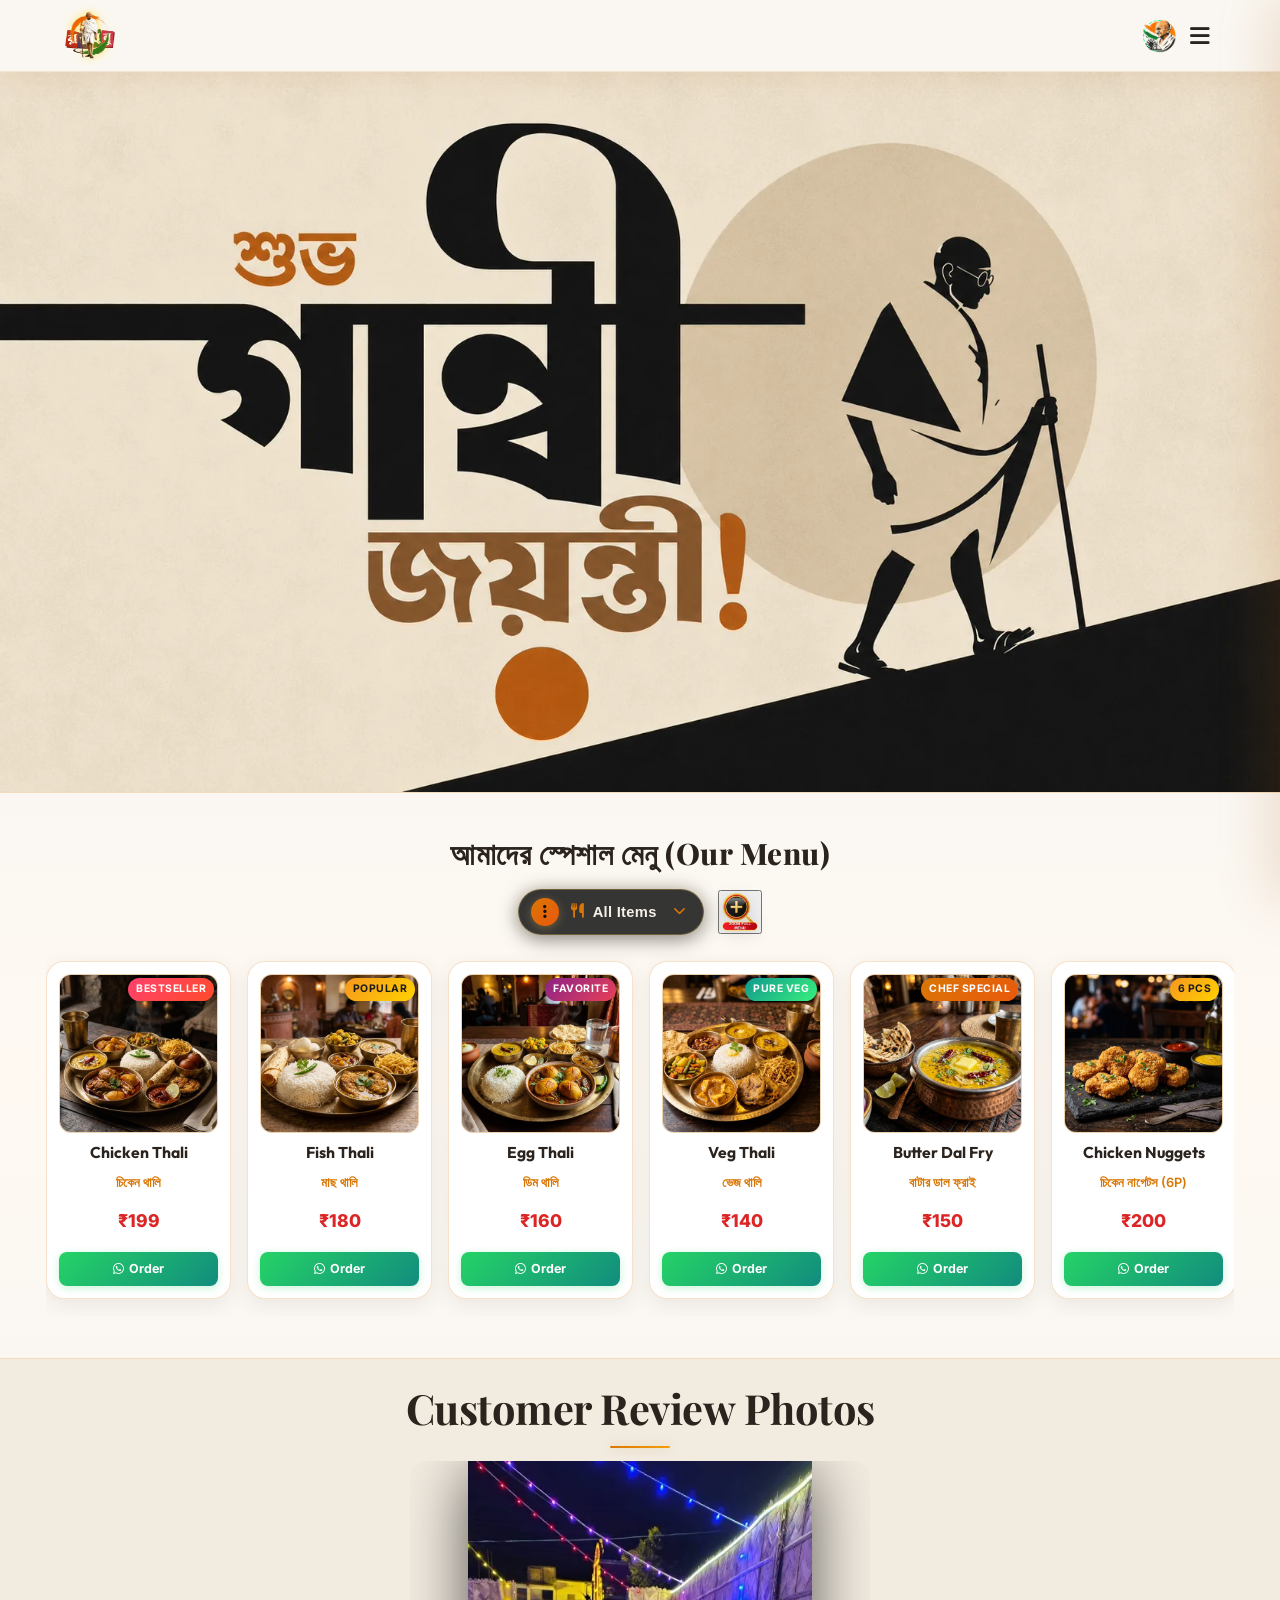
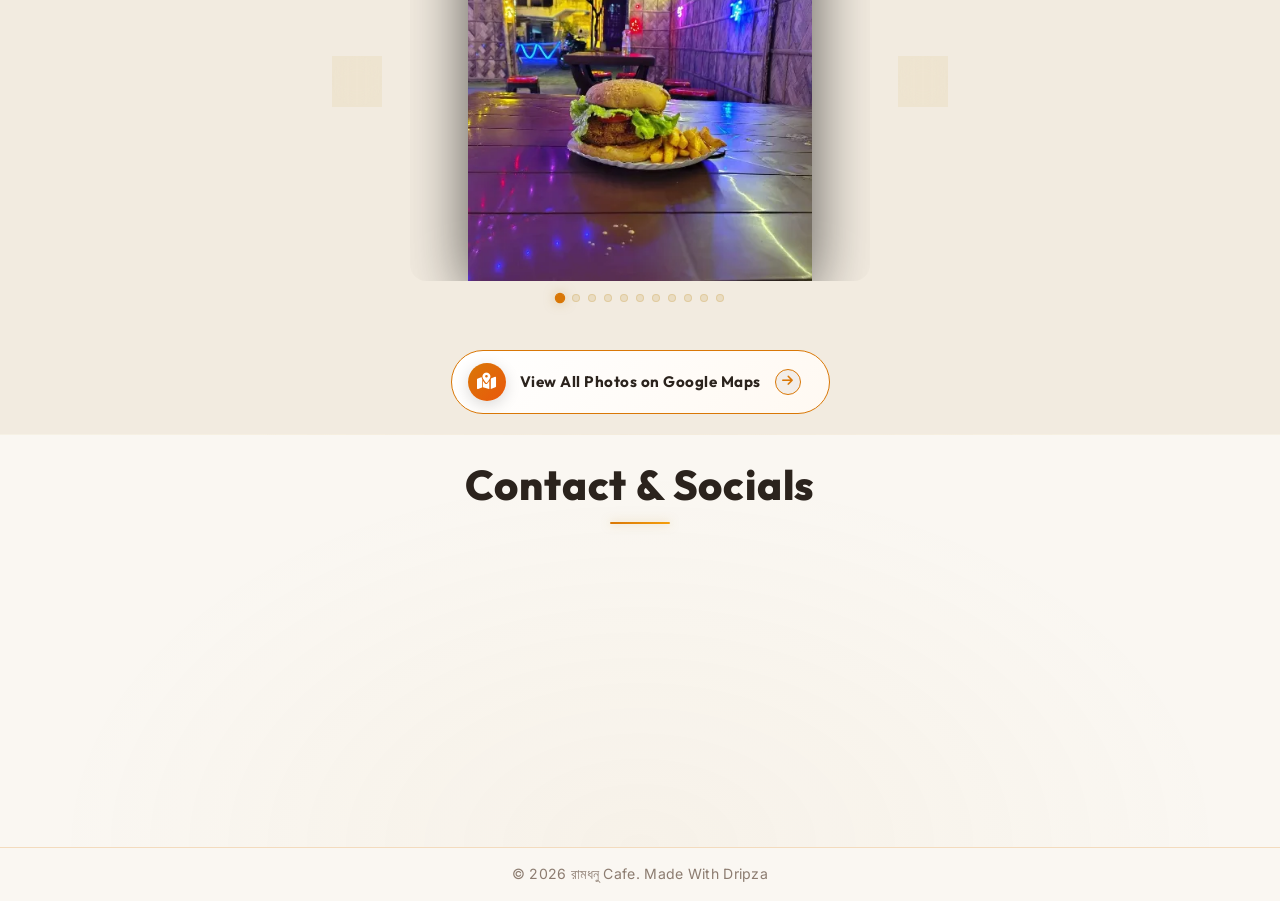
==== commit f4a3f4bc: "update: add Gandhi Jayanti assets and update header" ====
--- a/index.html
+++ b/index.html
@@ -24,13 +24,13 @@
         <div class="logo-container">
             <img src="assets/ramdhonu_cafe_logo.webp" alt="রামধনু Cafe Logo" class="logo-brand-img">
             <div class="logo-text-wrapper">
-                <span class="animated-football-header" title="Ganesh Chaturthi Special">
-                    <img src="assets/ganesh_run_icon.webp" alt="Ganesh Run Icon" style="object-fit: contain; filter: drop-shadow(0 0 5px rgba(255, 215, 0, 0.6));">
+                <span class="animated-football-header" title="Gandhi Jayanti Special">
+                    <img src="assets/gandhi_jayanti_run_icon.webp" alt="Gandhi Jayanti Run Icon" style="object-fit: contain; filter: drop-shadow(0 0 5px rgba(255, 215, 0, 0.6));">
                 </span>
                 <span class="logo-text">রামধনু Cafe</span>
             </div>
         </div>
-        <span class="rath-yatra-header-text">শুভ বিশ্বকর্মা পূজা!</span>
+        <span class="rath-yatra-header-text">শুভ গান্ধী জয়ন্তী!</span>
         <ul class="nav-links">
             <li><a href="#home">Home</a></li>
             <li><a href="#menu">Menu</a></li>
@@ -39,10 +39,10 @@
         </ul>
         <div class="navbar-actions">
             <!-- Rakhi Purnima Button for Poster -->
-            <button class="fifa-btn" id="open-promo-modal-direct-btn" title="Show Ganesh Chaturthi Special Poster">
+            <button class="fifa-btn" id="open-promo-modal-direct-btn" title="Show Gandhi Jayanti Special Poster">
                 <div class="fifa-container">
                     <div class="fifa-magic-ring"></div>
-                    <img src="assets/ganesh_icon.webp" alt="Ganesh Special" class="fifa-svg" style="object-fit: contain;">
+                    <img src="assets/gandhi_jayanti_icon.webp" alt="Gandhi Jayanti Special" class="fifa-svg" style="object-fit: contain;">
                 </div>
             </button>
             
@@ -55,7 +55,7 @@
     <!-- Hero Section -->
     <section id="home" class="hero">
         <div class="hero-bg banner-box">
-            <img src="assets/aj_restaurant_banner_1.webp" alt="AJ Restaurant & Cafe Banner" class="active">
+            <img src="assets/gandhi_jayanti_banner_1.webp" alt="Gandhi Jayanti Banner" class="active">
             <img src="assets/banner_1.webp" alt="রামধনু Cafe Banner 1">
             <img src="assets/banner_2.webp" alt="রামধনু Cafe Banner 2">
             <img src="assets/banner_3.webp" alt="রামধনু Cafe Banner 3">
@@ -714,7 +714,7 @@
 
                     <div class="search-box-wrapper">
                         <i class="fas fa-search"></i>
-                        <input type="text" id="modal-menu-search-input" placeholder="খাবারের নাম লিখে খুঁজুন (Search dishes...)" autocomplete="off">
+                        <input type="text" id="modal-menu-search-input" placeholder="খাবারের নাম লিখে খুঁজুন (Search dishes...)" autocomplete="off" enterkeyhint="search">
                         <button type="button" id="modal-menu-search-clear" class="search-clear-btn" aria-label="Clear search" title="মুছে ফেলুন (Clear)">
                             <i class="fas fa-times"></i>
                         </button>
--- a/styles.css
+++ b/styles.css
@@ -1,4 +1,4 @@
-﻿/* ============================================================
+/* ============================================================
    RAMDHONU CAFE — Warm Cream & Vibrant Rainbow Gold Light Theme
    ============================================================ */
 
@@ -3252,13 +3252,17 @@
     overflow-x: auto;
     overflow-y: hidden;
     scroll-behavior: smooth;
-    scroll-snap-type: x mandatory;
+    scroll-snap-type: x proximity;
     -webkit-overflow-scrolling: touch;
+    touch-action: pan-x pan-y !important;
     padding: 8px 6px 18px;
     width: 100%;
     cursor: grab;
     scrollbar-width: thin;
     scrollbar-color: var(--accent-gold) var(--bg-dark);
+    will-change: scroll-position;
+    transform: translateZ(0);
+    -webkit-transform: translateZ(0);
 }
 
 .main-menu-scroll-track:active {
@@ -3284,6 +3288,7 @@
 .food-menu-card {
     flex: 0 0 185px;
     scroll-snap-align: start;
+    touch-action: pan-x pan-y !important;
     background: var(--bg-card) !important;
     border: 1.5px solid var(--glass-border) !important;
     border-radius: 18px;
@@ -3293,12 +3298,12 @@
     padding: 12px;
     text-align: center;
     box-shadow: 0 6px 22px rgba(0, 0, 0, 0.07) !important;
-    backdrop-filter: blur(12px);
-    -webkit-backdrop-filter: blur(12px);
-    transition: transform 0.35s cubic-bezier(0.2, 0.8, 0.2, 1), border-color 0.35s ease, box-shadow 0.35s ease;
+    transition: transform 0.3s cubic-bezier(0.2, 0.8, 0.2, 1), border-color 0.3s ease, box-shadow 0.3s ease;
     animation: floatMenuItem 4.5s ease-in-out infinite alternate;
     user-select: none;
     position: relative;
+    will-change: transform;
+    contain: layout style;
 }
 
 .food-menu-card:nth-child(even) {
@@ -3322,6 +3327,11 @@
     transform: translateY(-8px) scale(1.03);
     border-color: var(--accent-gold) !important;
     box-shadow: 0 14px 32px rgba(0, 0, 0, 0.12), var(--glow-gold) !important;
+}
+
+/* Pause card animations while scrolling */
+.main-menu-scroll-track.is-scrolling .food-menu-card {
+    animation-play-state: paused;
 }
 
 .food-card-badge {
@@ -3505,11 +3515,6 @@
     }
 }
 
-/* Shimmer ray sweep across button */
-}
-
-@media (max-width: 600px) {}
-
 /* ---- Optimized Compact Gap for Customer Reviews Photo Gallery ---- */
 .reviews-section {
     padding: 24px 5% 20px !important;
@@ -3533,11 +3538,6 @@
     margin-top: 0.8rem !important;
     gap: 8px !important;
 }
-
-/* Shimmer ray sweep across button */
-}
-
-@media (max-width: 600px) {}
 
 /* ============================================================
    IN-PAGE FULL MENU POPUP MODAL STYLES (Adaptive Theme)
@@ -4385,4 +4385,10 @@
         height: 22px;
         font-size: 0.7rem;
     }
-}+}
+/* Mobile touch vertical page scroll compatibility */
+.main-menu-scroll-wrapper,
+.main-menu-scroll-track,
+.main-menu-scroll-track .food-menu-card {
+    touch-action: pan-x pan-y !important;
+}
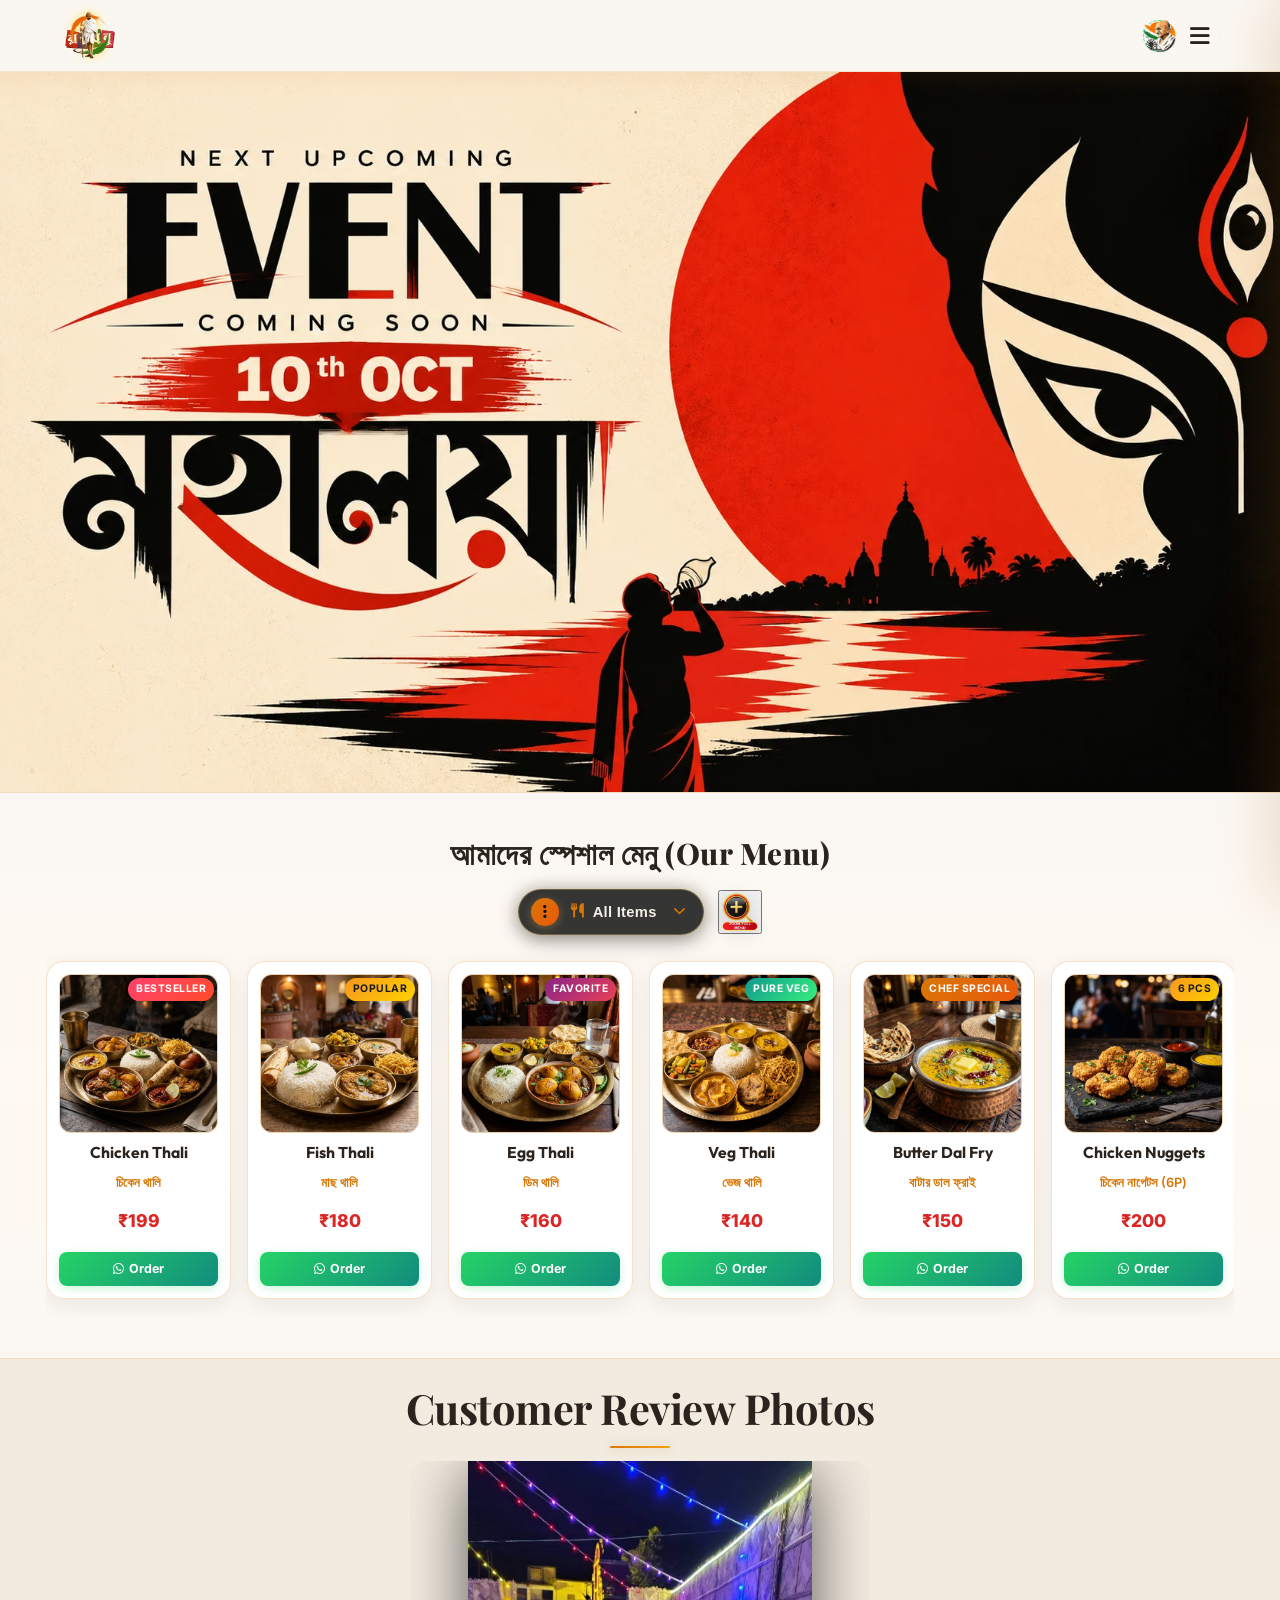
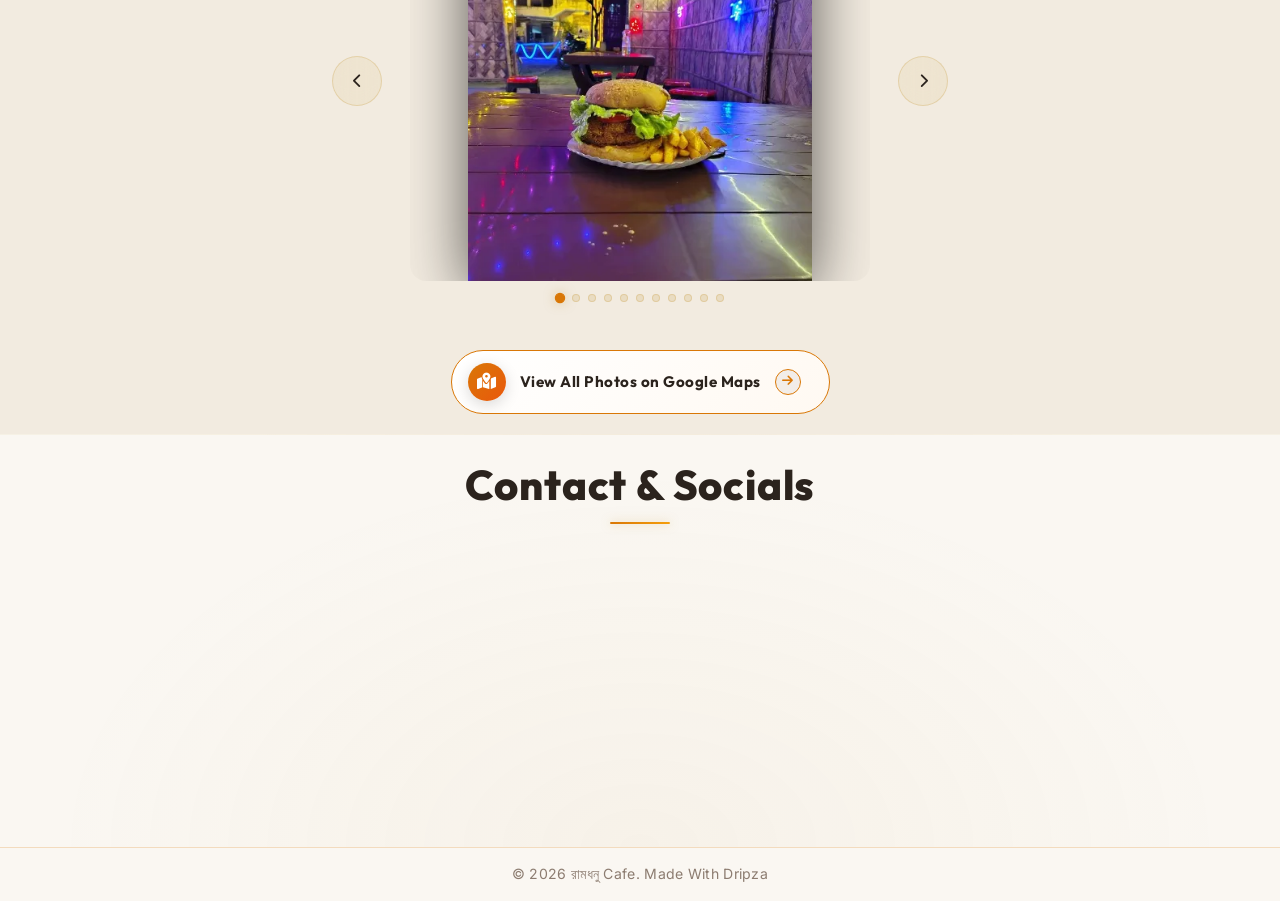
==== commit 4c0099a9: "Update website content and assets" ====
--- a/index.html
+++ b/index.html
@@ -30,7 +30,7 @@
                 <span class="logo-text">রামধনু Cafe</span>
             </div>
         </div>
-        <span class="rath-yatra-header-text">শুভ গান্ধী জয়ন্তী!</span>
+        <span class="rath-yatra-header-text">hello evryone</span>
         <ul class="nav-links">
             <li><a href="#home">Home</a></li>
             <li><a href="#menu">Menu</a></li>
@@ -55,7 +55,7 @@
     <!-- Hero Section -->
     <section id="home" class="hero">
         <div class="hero-bg banner-box">
-            <img src="assets/gandhi_jayanti_banner_1.webp" alt="Gandhi Jayanti Banner" class="active">
+            <img src="assets/mahalaya_festival_banner_1.webp" alt="Mahalaya Festival Banner" class="active">
             <img src="assets/banner_1.webp" alt="রামধনু Cafe Banner 1">
             <img src="assets/banner_2.webp" alt="রামধনু Cafe Banner 2">
             <img src="assets/banner_3.webp" alt="রামধনু Cafe Banner 3">
--- a/styles.css
+++ b/styles.css
@@ -1,4 +1,4 @@
-/* ============================================================
+﻿/* ============================================================
    RAMDHONU CAFE — Warm Cream & Vibrant Rainbow Gold Light Theme
    ============================================================ */
 
@@ -1260,6 +1260,7 @@
     font-weight: 800;
     letter-spacing: 0.5px;
     color: #8B1A1A;
+    text-shadow: 0 1px 2px rgba(0, 0, 0, 0.15);
     white-space: nowrap;
     opacity: 0;
     pointer-events: none;
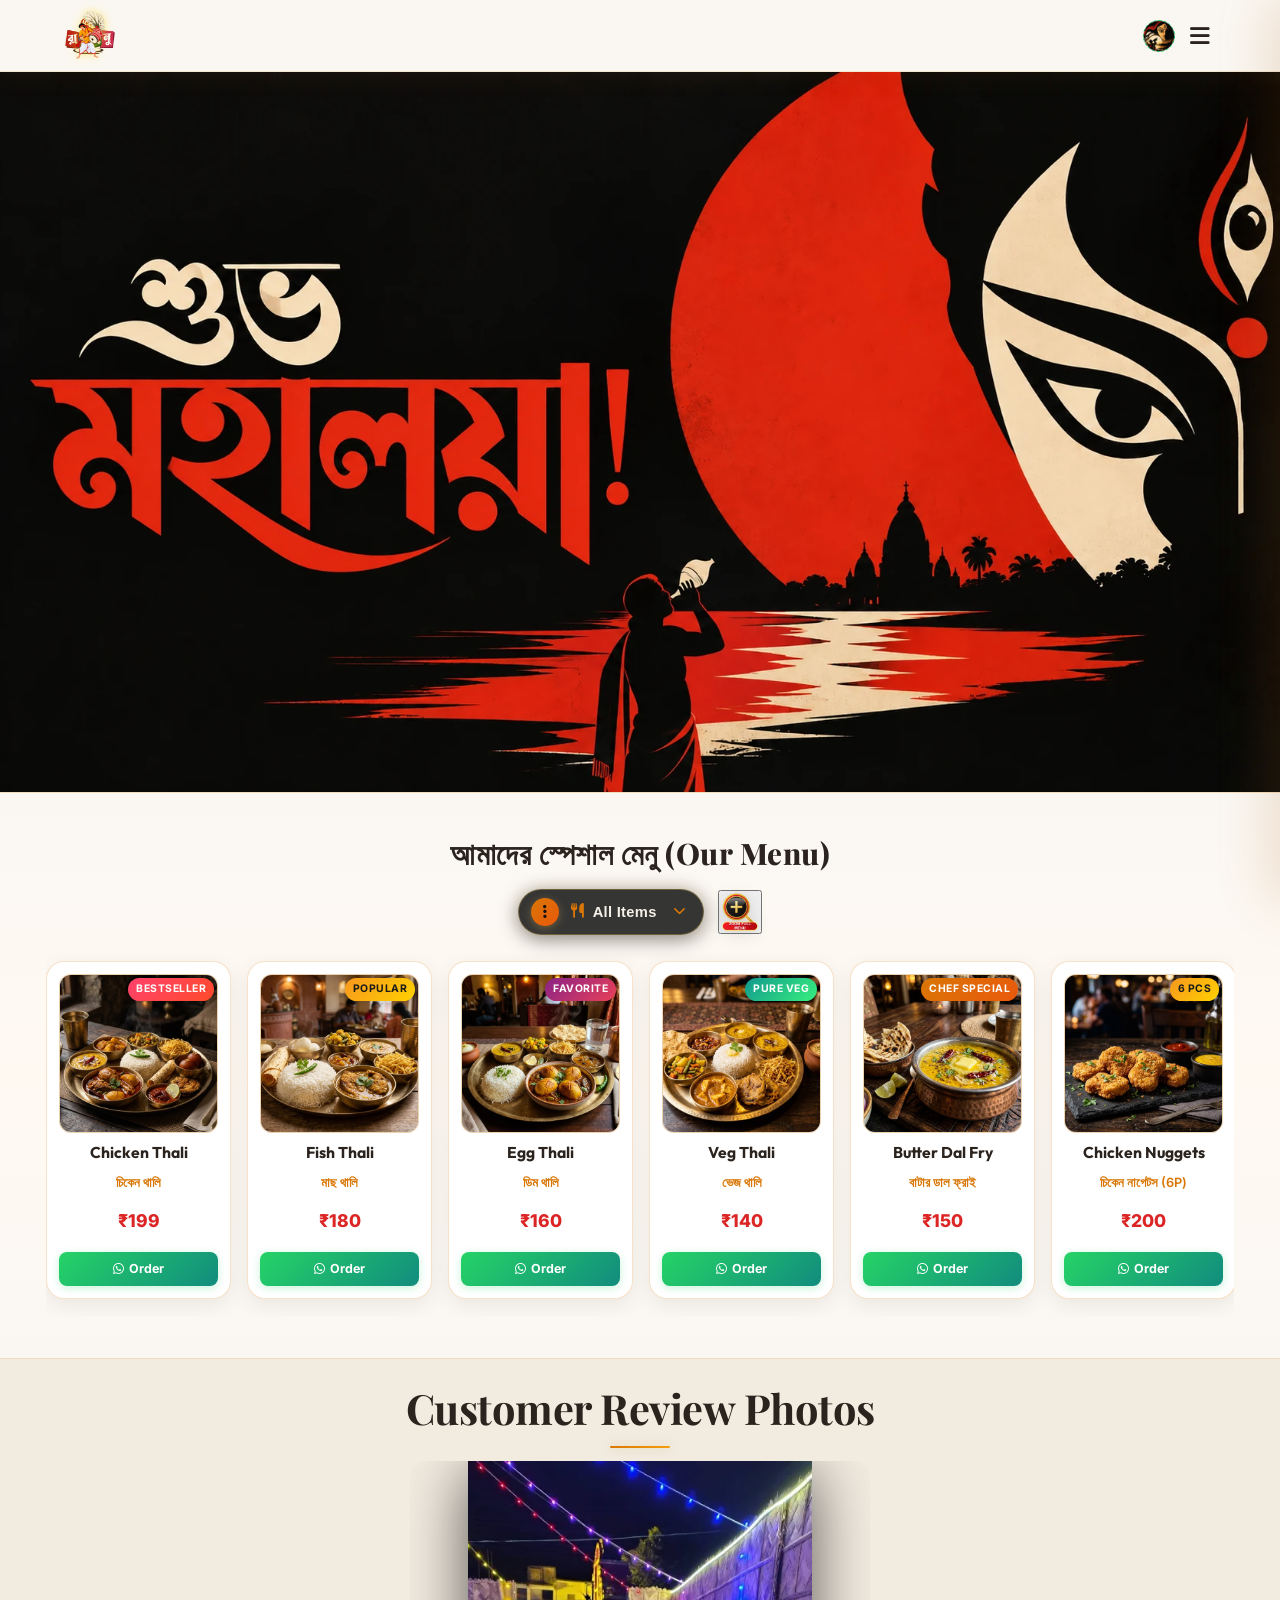
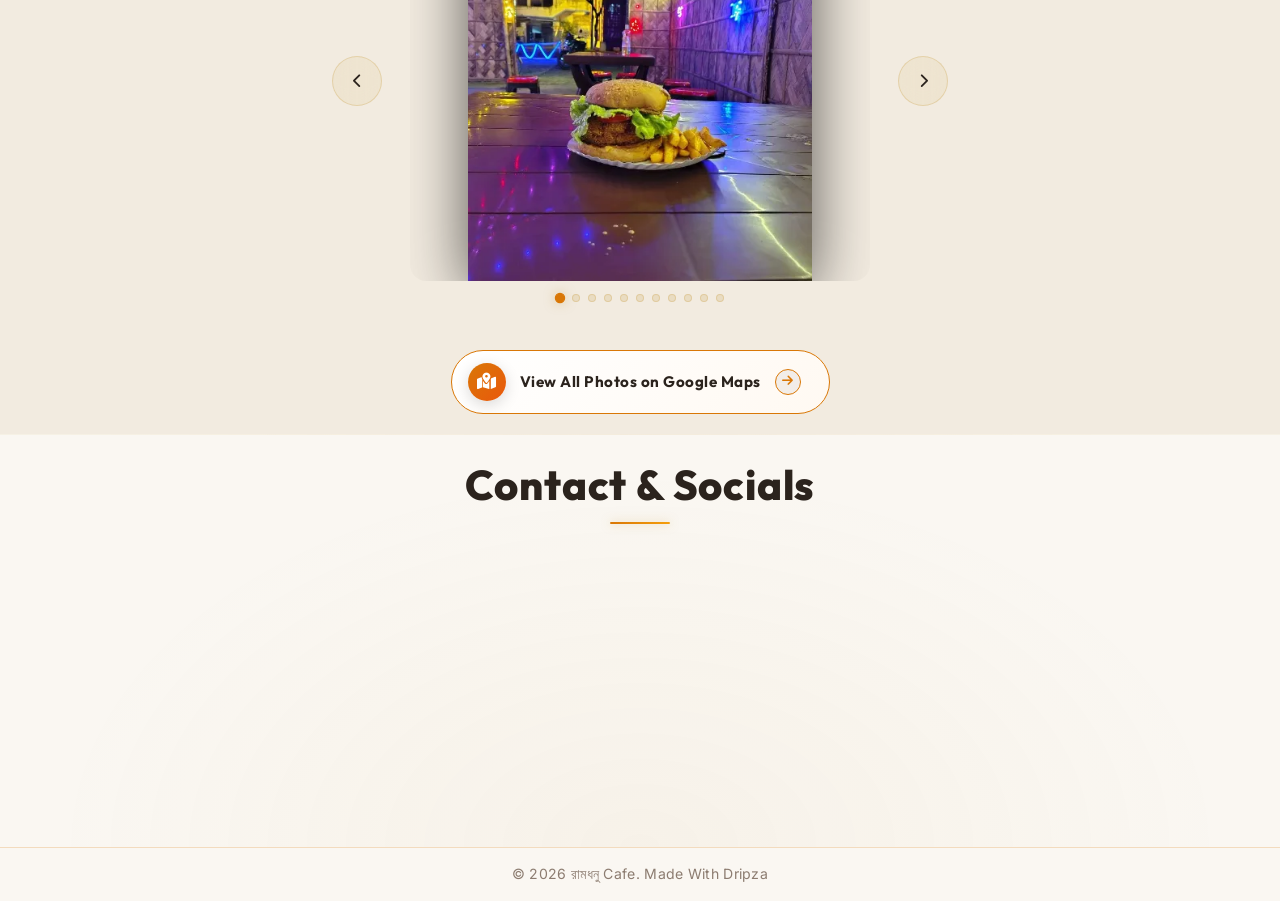
==== commit 7cb454e1: "Update: Mahalaya festival banner and web icons" ====
--- a/index.html
+++ b/index.html
@@ -1,4 +1,4 @@
-﻿<!DOCTYPE html>
+<!DOCTYPE html>
 <html lang="bn">
 <head>
     <meta charset="UTF-8">
@@ -24,13 +24,13 @@
         <div class="logo-container">
             <img src="assets/ramdhonu_cafe_logo.webp" alt="রামধনু Cafe Logo" class="logo-brand-img">
             <div class="logo-text-wrapper">
-                <span class="animated-football-header" title="Gandhi Jayanti Special">
-                    <img src="assets/gandhi_jayanti_run_icon.webp" alt="Gandhi Jayanti Run Icon" style="object-fit: contain; filter: drop-shadow(0 0 5px rgba(255, 215, 0, 0.6));">
+                <span class="animated-football-header" title="Mahalaya Special">
+                    <img src="assets/mahalaya_web_run_icon.webp" alt="Mahalaya Run Icon" style="object-fit: contain; filter: drop-shadow(0 0 5px rgba(255, 215, 0, 0.6));">
                 </span>
                 <span class="logo-text">রামধনু Cafe</span>
             </div>
         </div>
-        <span class="rath-yatra-header-text">hello evryone</span>
+        <span class="rath-yatra-header-text">শুভ মহালয়া!</span>
         <ul class="nav-links">
             <li><a href="#home">Home</a></li>
             <li><a href="#menu">Menu</a></li>
@@ -39,10 +39,10 @@
         </ul>
         <div class="navbar-actions">
             <!-- Rakhi Purnima Button for Poster -->
-            <button class="fifa-btn" id="open-promo-modal-direct-btn" title="Show Gandhi Jayanti Special Poster">
+            <button class="fifa-btn" id="open-promo-modal-direct-btn" title="Show Mahalaya Special Poster">
                 <div class="fifa-container">
                     <div class="fifa-magic-ring"></div>
-                    <img src="assets/gandhi_jayanti_icon.webp" alt="Gandhi Jayanti Special" class="fifa-svg" style="object-fit: contain;">
+                    <img src="assets/mahalaya_web_icon.webp" alt="Mahalaya Special" class="fifa-svg" style="object-fit: contain;">
                 </div>
             </button>
             
@@ -55,7 +55,7 @@
     <!-- Hero Section -->
     <section id="home" class="hero">
         <div class="hero-bg banner-box">
-            <img src="assets/mahalaya_festival_banner_1.webp" alt="Mahalaya Festival Banner" class="active">
+            <img src="assets/festival_special_banner_1.webp" alt="Mahalaya Festival Banner" class="active">
             <img src="assets/banner_1.webp" alt="রামধনু Cafe Banner 1">
             <img src="assets/banner_2.webp" alt="রামধনু Cafe Banner 2">
             <img src="assets/banner_3.webp" alt="রামধনু Cafe Banner 3">
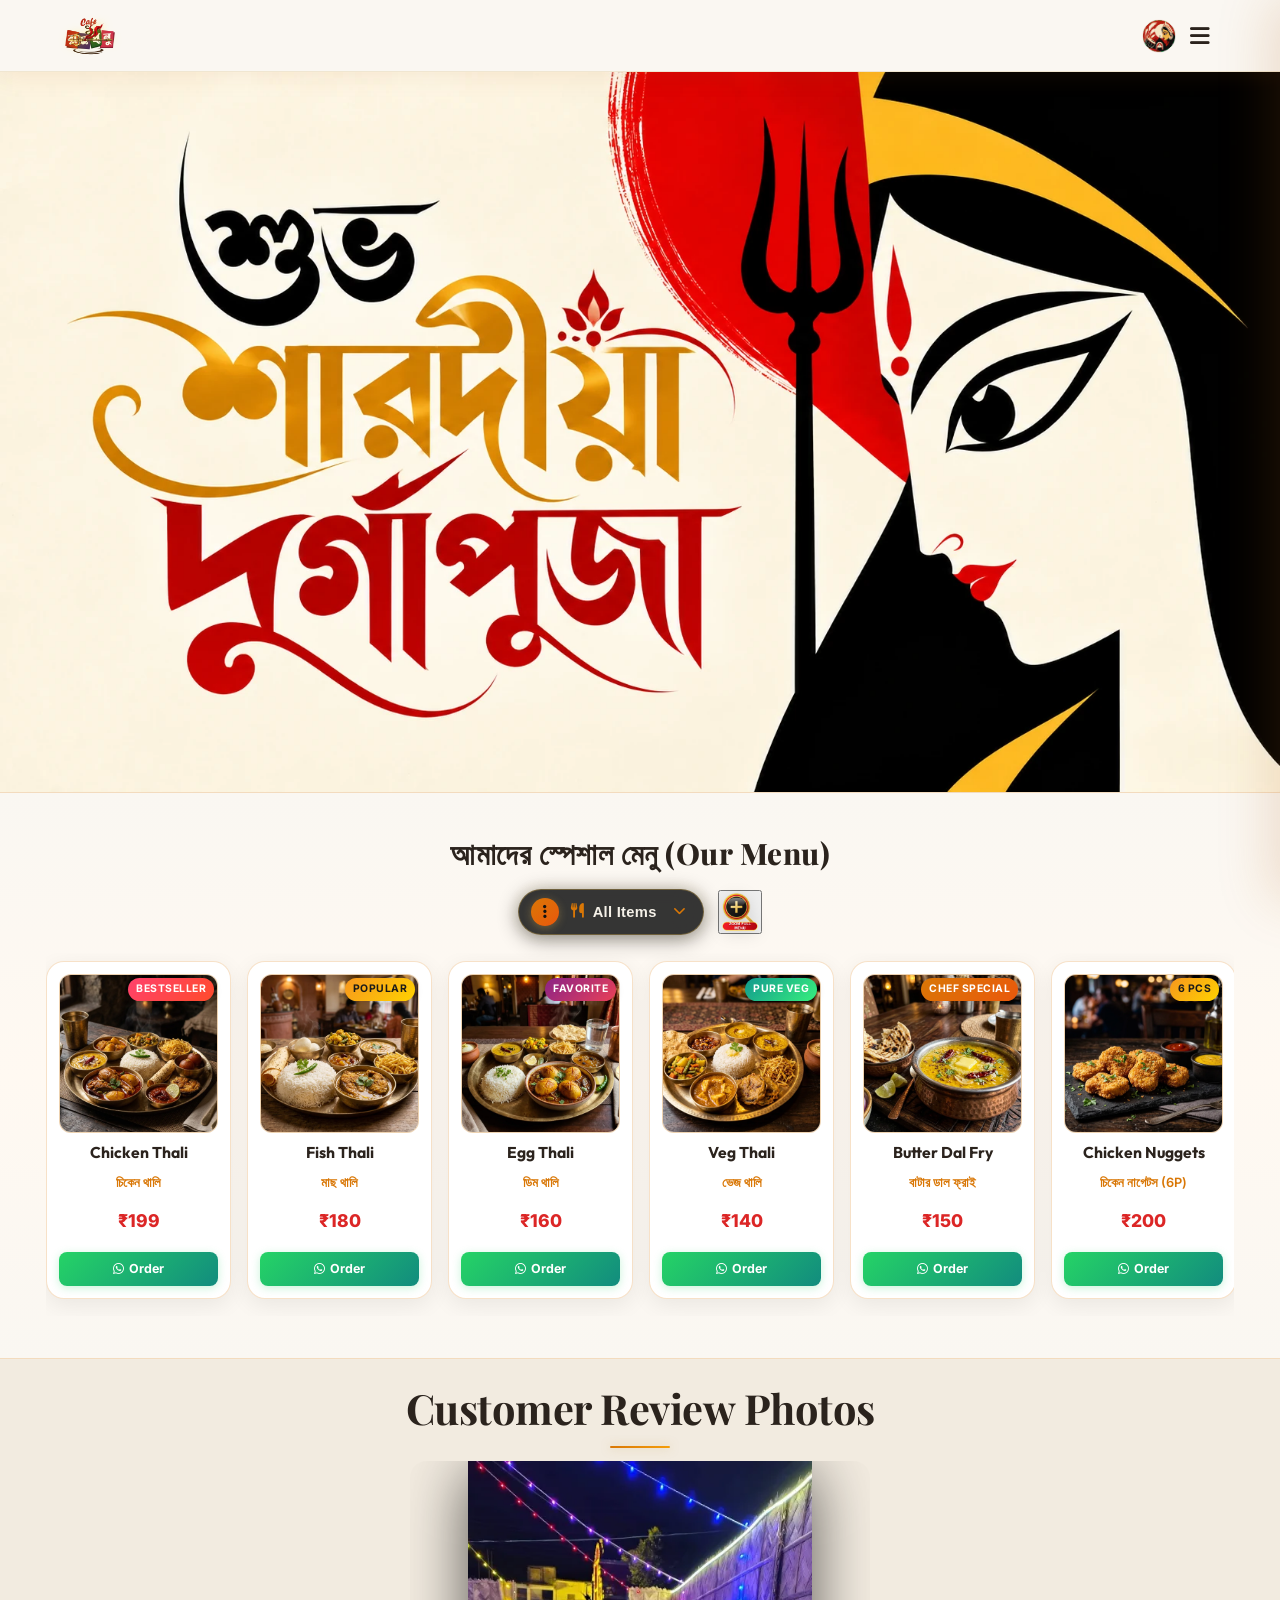
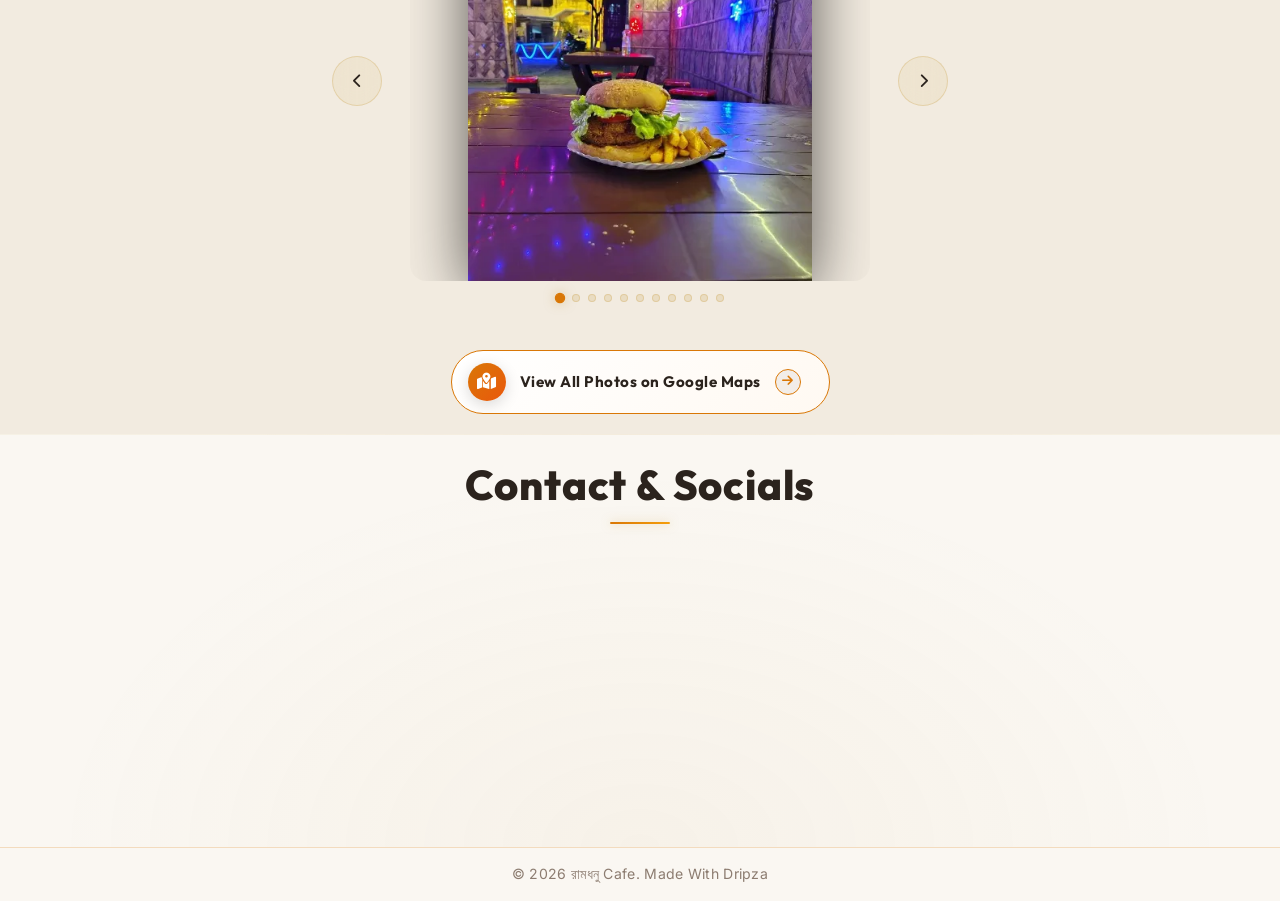
==== commit 9ed7aa68: "update" ====
--- a/index.html
+++ b/index.html
@@ -1,4 +1,4 @@
-<!DOCTYPE html>
+﻿<!DOCTYPE html>
 <html lang="bn">
 <head>
     <meta charset="UTF-8">
@@ -25,12 +25,12 @@
             <img src="assets/ramdhonu_cafe_logo.webp" alt="রামধনু Cafe Logo" class="logo-brand-img">
             <div class="logo-text-wrapper">
                 <span class="animated-football-header" title="Mahalaya Special">
-                    <img src="assets/mahalaya_web_run_icon.webp" alt="Mahalaya Run Icon" style="object-fit: contain; filter: drop-shadow(0 0 5px rgba(255, 215, 0, 0.6));">
+                    <img src="assets/durga_puja_web_run_icon.webp" alt="Mahalaya Run Icon" style="object-fit: contain; filter: drop-shadow(0 0 5px rgba(255, 215, 0, 0.6));">
                 </span>
                 <span class="logo-text">রামধনু Cafe</span>
             </div>
         </div>
-        <span class="rath-yatra-header-text">শুভ মহালয়া!</span>
+        <span class="rath-yatra-header-text">শুভ শারদীয়া দুর্গাপূজা</span>
         <ul class="nav-links">
             <li><a href="#home">Home</a></li>
             <li><a href="#menu">Menu</a></li>
@@ -42,7 +42,7 @@
             <button class="fifa-btn" id="open-promo-modal-direct-btn" title="Show Mahalaya Special Poster">
                 <div class="fifa-container">
                     <div class="fifa-magic-ring"></div>
-                    <img src="assets/mahalaya_web_icon.webp" alt="Mahalaya Special" class="fifa-svg" style="object-fit: contain;">
+                    <img src="assets/durga_puja_web_icon.webp" alt="Mahalaya Special" class="fifa-svg" style="object-fit: contain;">
                 </div>
             </button>
             
@@ -55,7 +55,7 @@
     <!-- Hero Section -->
     <section id="home" class="hero">
         <div class="hero-bg banner-box">
-            <img src="assets/festival_special_banner_1.webp" alt="Mahalaya Festival Banner" class="active">
+            <img src="assets/modern_durga_puja_greeting_banner.webp" alt="Durga Puja Festival Banner" class="active">
             <img src="assets/banner_1.webp" alt="রামধনু Cafe Banner 1">
             <img src="assets/banner_2.webp" alt="রামধনু Cafe Banner 2">
             <img src="assets/banner_3.webp" alt="রামধনু Cafe Banner 3">
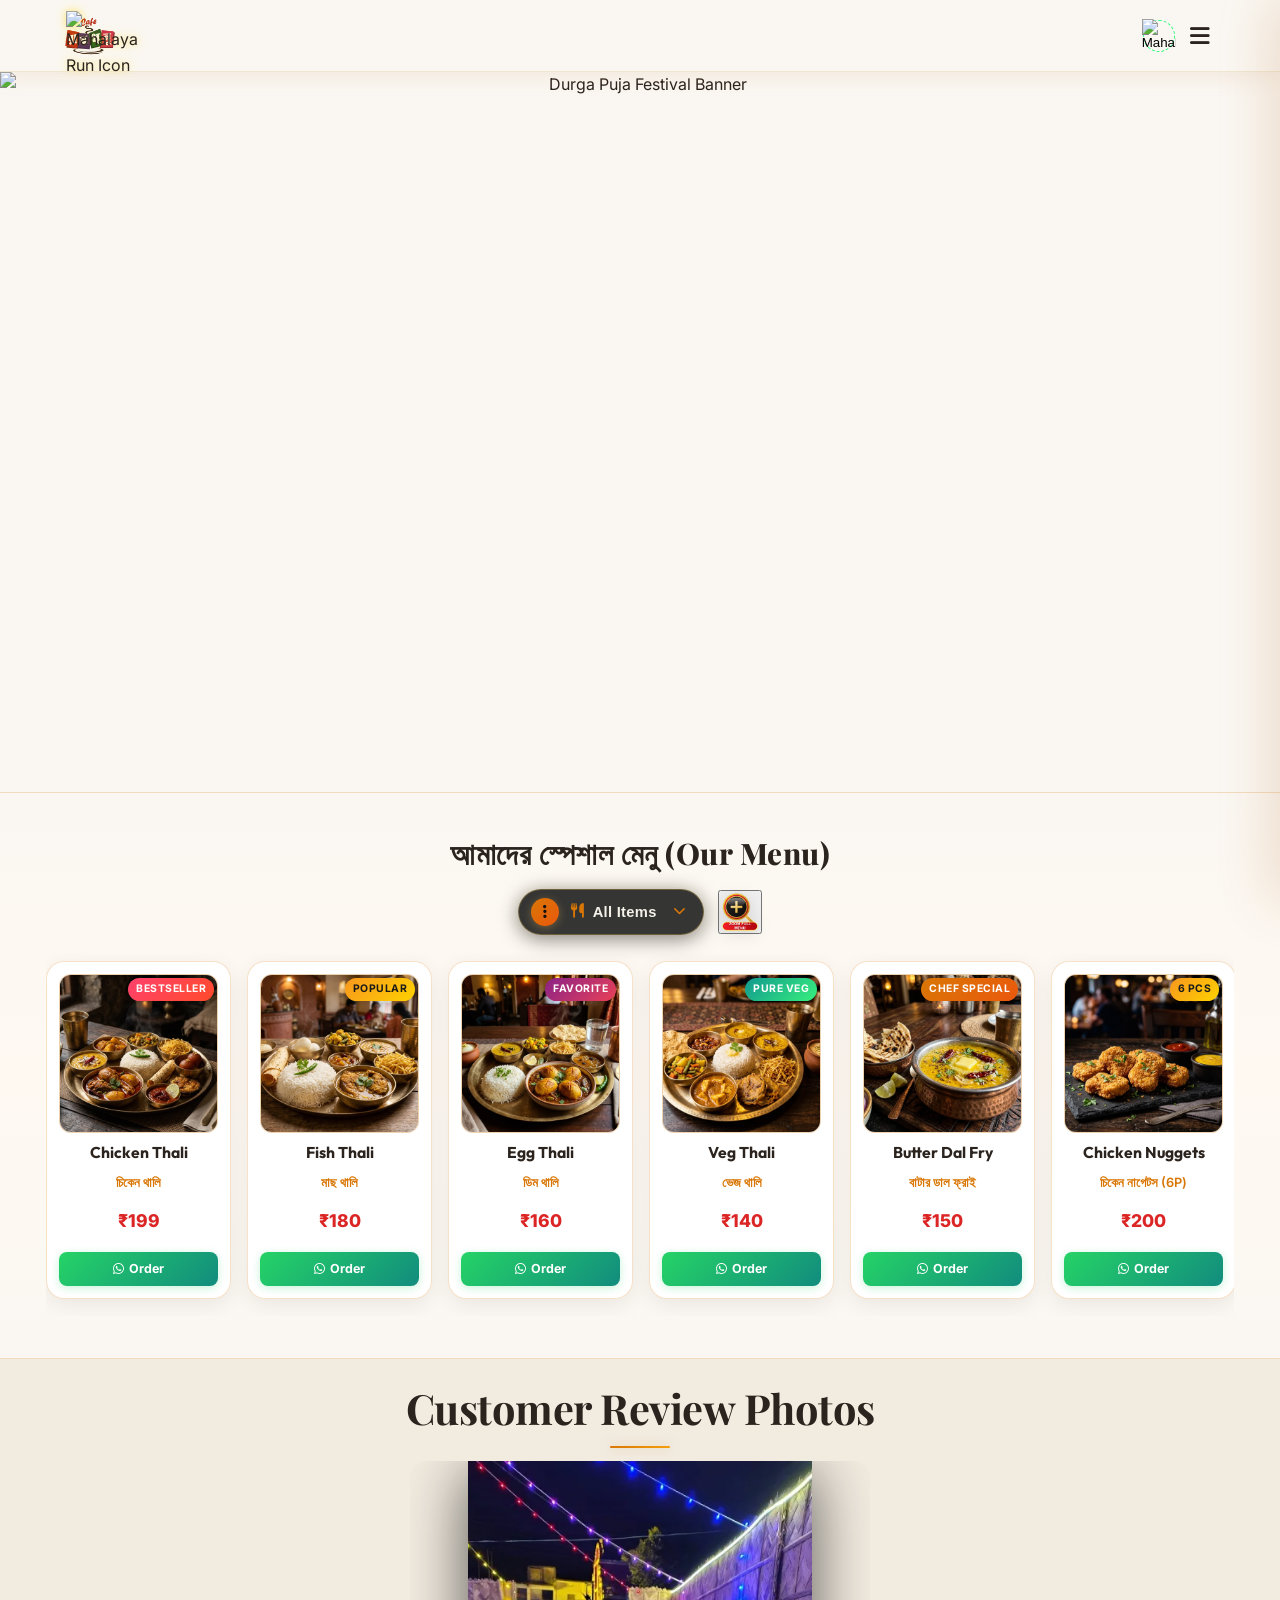
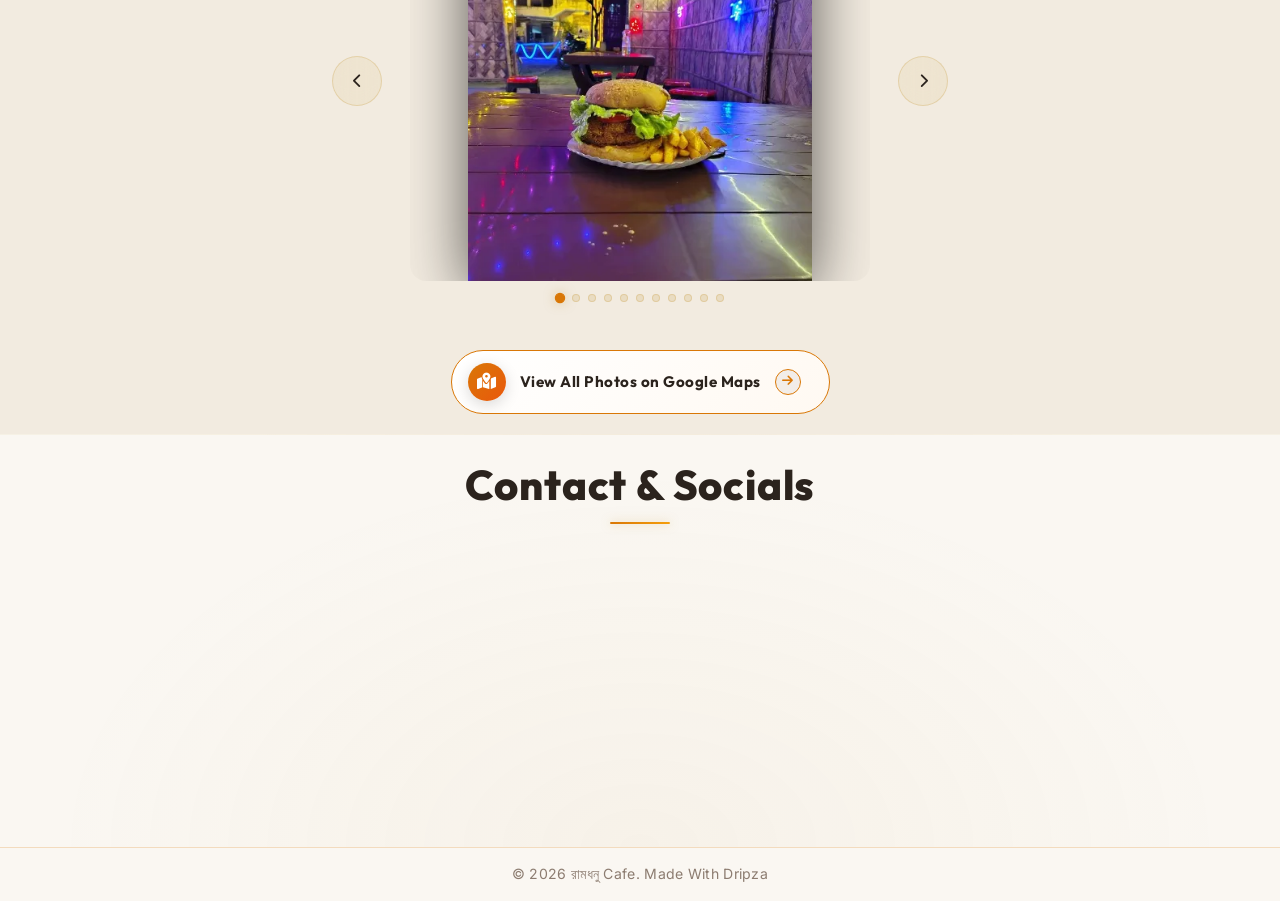
==== commit 93c758ce: "update" ====
--- a/index.html
+++ b/index.html
@@ -25,12 +25,12 @@
             <img src="assets/ramdhonu_cafe_logo.webp" alt="রামধনু Cafe Logo" class="logo-brand-img">
             <div class="logo-text-wrapper">
                 <span class="animated-football-header" title="Mahalaya Special">
-                    <img src="assets/durga_puja_web_run_icon.webp" alt="Mahalaya Run Icon" style="object-fit: contain; filter: drop-shadow(0 0 5px rgba(255, 215, 0, 0.6));">
+                    <img src="assets/lakshmi_puja_web_run_icon.webp" alt="Mahalaya Run Icon" style="object-fit: contain; filter: drop-shadow(0 0 5px rgba(255, 215, 0, 0.6));">
                 </span>
                 <span class="logo-text">রামধনু Cafe</span>
             </div>
         </div>
-        <span class="rath-yatra-header-text">শুভ শারদীয়া দুর্গাপূজা</span>
+        <span class="rath-yatra-header-text">শুভ লক্ষ্মীপূজা</span>
         <ul class="nav-links">
             <li><a href="#home">Home</a></li>
             <li><a href="#menu">Menu</a></li>
@@ -42,7 +42,7 @@
             <button class="fifa-btn" id="open-promo-modal-direct-btn" title="Show Mahalaya Special Poster">
                 <div class="fifa-container">
                     <div class="fifa-magic-ring"></div>
-                    <img src="assets/durga_puja_web_icon.webp" alt="Mahalaya Special" class="fifa-svg" style="object-fit: contain;">
+                    <img src="assets/lakshmi_puja_web_icon.webp" alt="Mahalaya Special" class="fifa-svg" style="object-fit: contain;">
                 </div>
             </button>
             
@@ -55,7 +55,7 @@
     <!-- Hero Section -->
     <section id="home" class="hero">
         <div class="hero-bg banner-box">
-            <img src="assets/modern_durga_puja_greeting_banner.webp" alt="Durga Puja Festival Banner" class="active">
+            <img src="assets/lakshmi_puja_greeting_banner.webp" alt="Durga Puja Festival Banner" class="active">
             <img src="assets/banner_1.webp" alt="রামধনু Cafe Banner 1">
             <img src="assets/banner_2.webp" alt="রামধনু Cafe Banner 2">
             <img src="assets/banner_3.webp" alt="রামধনু Cafe Banner 3">
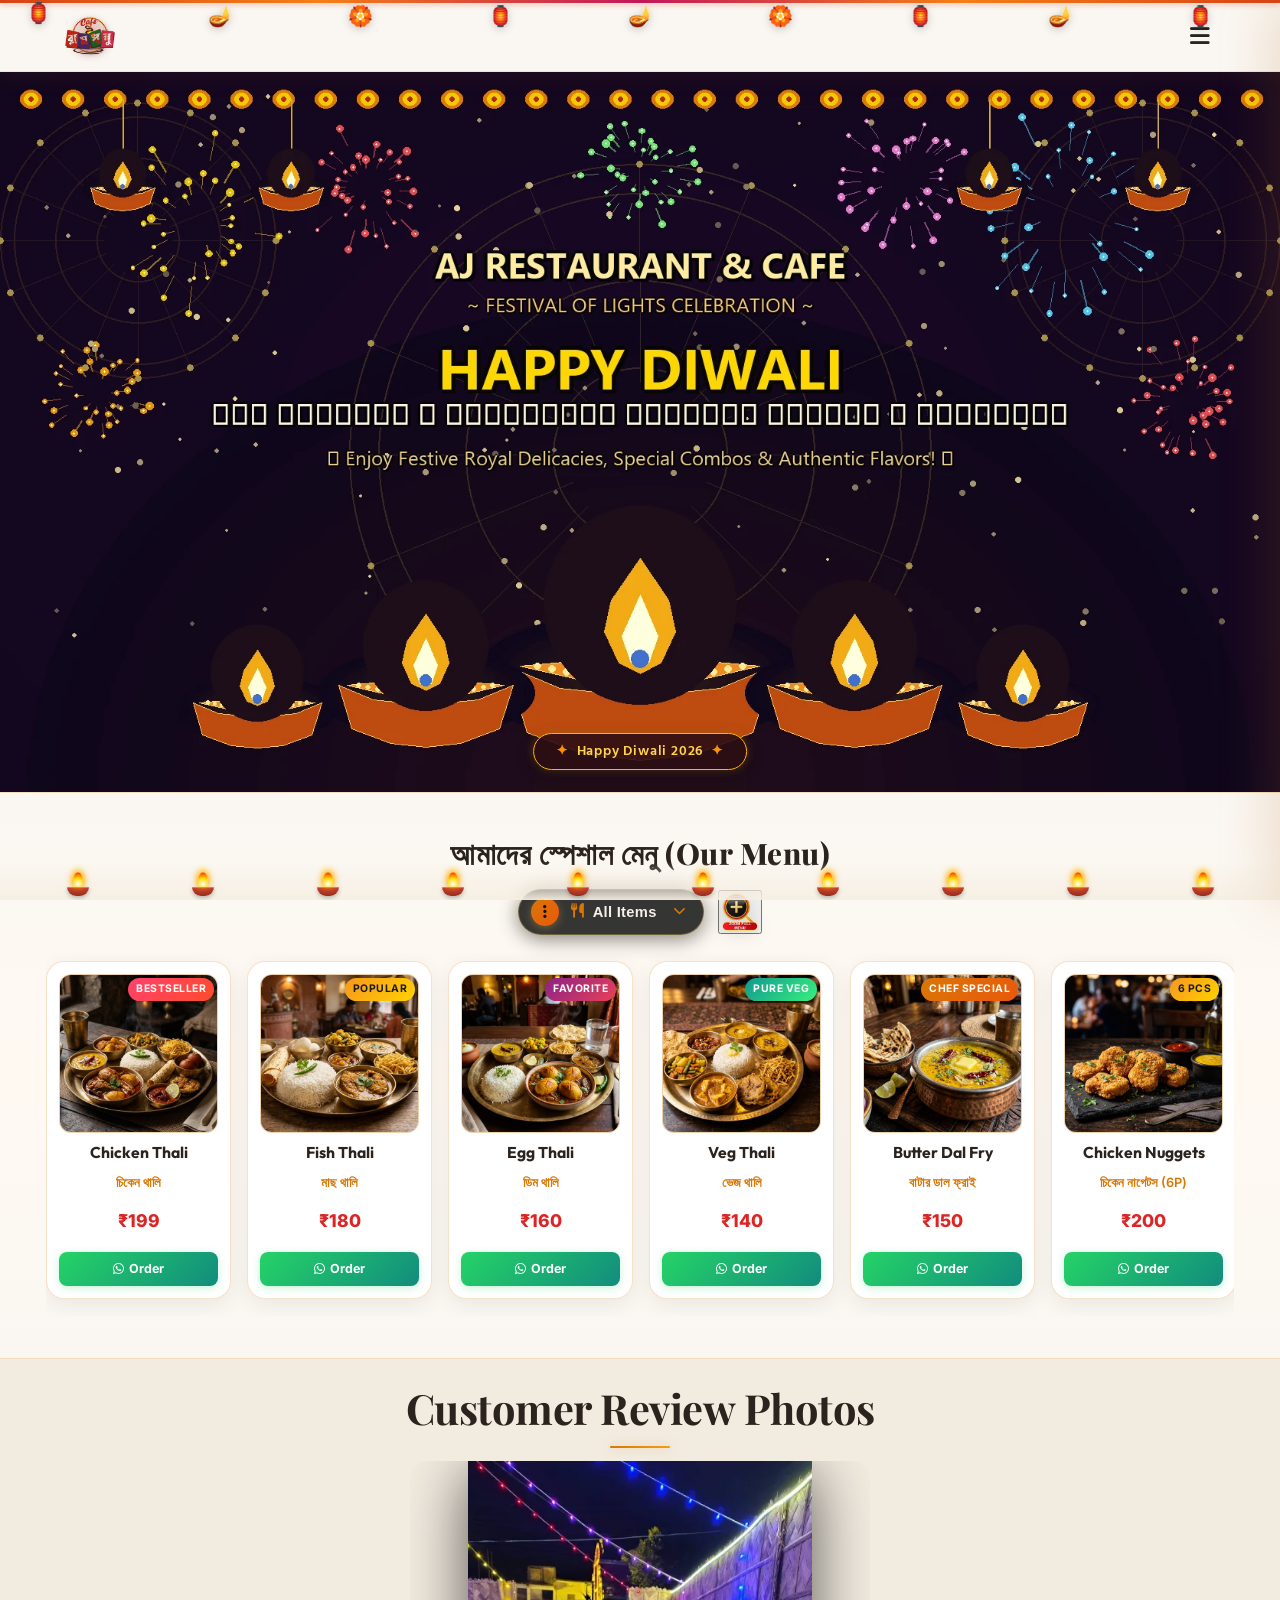
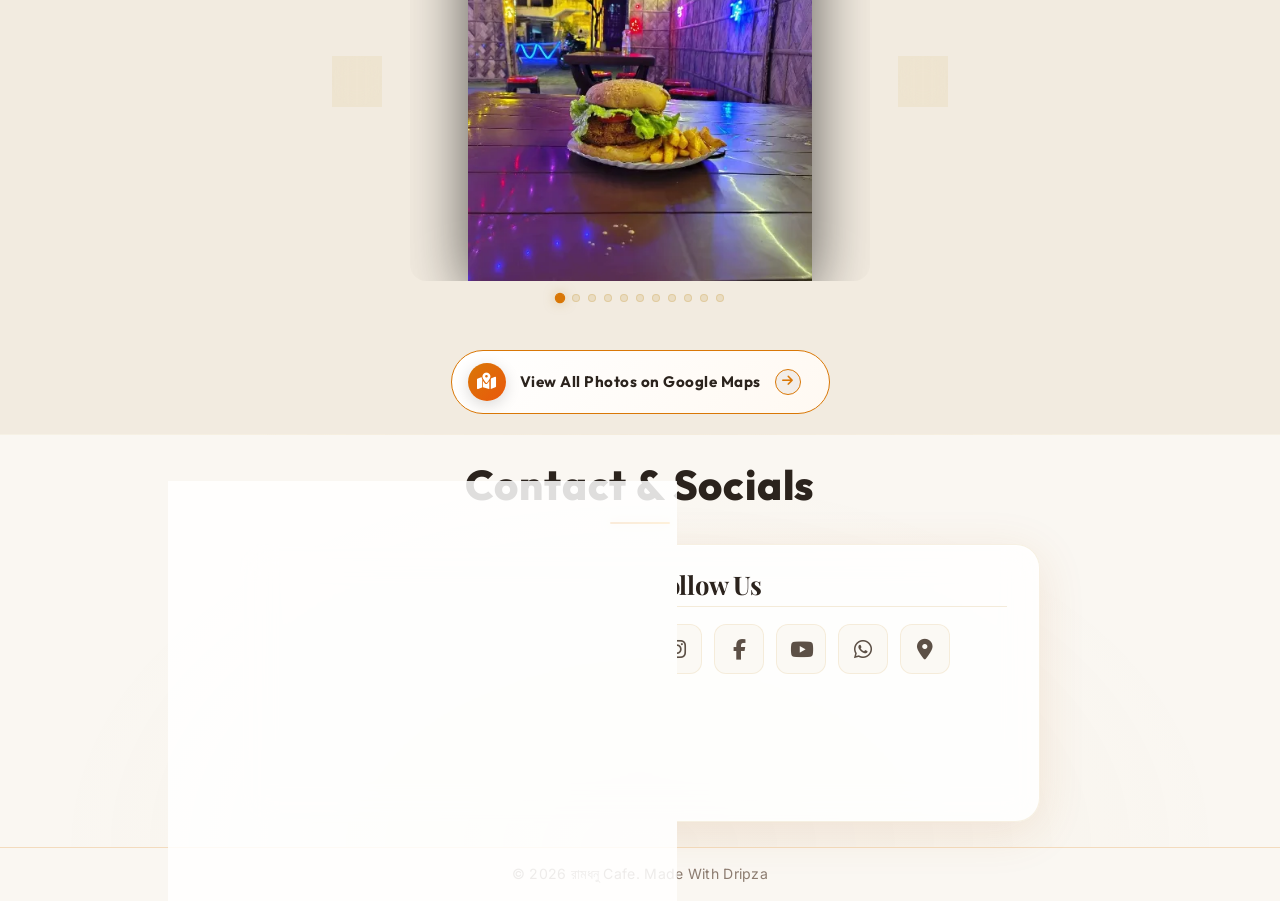
==== commit 868bbf7a: "update" ====
--- a/index.html
+++ b/index.html
@@ -5,14 +5,15 @@
     <meta name="viewport" content="width=device-width, initial-scale=1.0">
     <title>রামধনু Cafe</title>
     <link rel="icon" type="image/png" href="assets/ramdhonu_cafe_logo.webp">
-    <link href="https://fonts.googleapis.com/css2?family=Playfair+Display:wght@400;600;700;800&family=Outfit:wght@300;400;600;800&family=Inter:wght@300;400;500;600&display=swap" rel="stylesheet">
+    <link href="https://fonts.googleapis.com/css2?family=Playfair+Display:wght@400;600;700;800&family=Outfit:wght@300;400;600;800&family=Inter:wght@300;400;500;600&family=Hind+Siliguri:wght@400;600;700&display=swap" rel="stylesheet">
     <link rel="stylesheet" href="https://cdnjs.cloudflare.com/ajax/libs/font-awesome/6.4.0/css/all.min.css">
     <link rel="stylesheet" href="styles.css?v=1.3">
 </head>
-<body class="no-scroll">
+<body class="no-scroll diwali-theme">
     <!-- Preloader Screen -->
     <div id="preloader">
         <div class="preloader-content">
+            <div class="preloader-diya-glow">🪔</div>
             <h1 class="preloader-title">Welcome to <br><span class="highlight">রামধনু Cafe</span></h1>
             <div class="preloader-loader">
                 <div class="loader-bar"></div>
@@ -20,17 +21,32 @@
         </div>
     </div>
     <!-- Navbar -->
+        <!-- Hanging Decorative Diwali Toran & Lanterns -->
+    <div class="diwali-hanging-toran" aria-hidden="true">
+        <div class="toran-string"></div>
+        <div class="toran-items">
+            <span class="toran-lantern tl1">🏮</span>
+            <span class="toran-diya td1">🪔</span>
+            <span class="toran-flower tf1">🏵️</span>
+            <span class="toran-lantern tl2">🏮</span>
+            <span class="toran-diya td2">🪔</span>
+            <span class="toran-flower tf2">🏵️</span>
+            <span class="toran-lantern tl3">🏮</span>
+            <span class="toran-diya td3">🪔</span>
+            <span class="toran-lantern tl4">🏮</span>
+        </div>
+    </div>
     <nav class="navbar">
         <div class="logo-container">
             <img src="assets/ramdhonu_cafe_logo.webp" alt="রামধনু Cafe Logo" class="logo-brand-img">
             <div class="logo-text-wrapper">
-                <span class="animated-football-header" title="Mahalaya Special">
-                    <img src="assets/lakshmi_puja_web_run_icon.webp" alt="Mahalaya Run Icon" style="object-fit: contain; filter: drop-shadow(0 0 5px rgba(255, 215, 0, 0.6));">
+                <span class="animated-football-header" title="Diwali Celebration">
+                    <img src="assets/diwali_run_icon.webp" alt="Mahalaya Run Icon" style="object-fit: contain; filter: drop-shadow(0 2px 5px rgba(183, 28, 28, 0.4)) drop-shadow(0 1px 2px rgba(0, 0, 0, 0.25));">
                 </span>
                 <span class="logo-text">রামধনু Cafe</span>
             </div>
         </div>
-        <span class="rath-yatra-header-text">শুভ লক্ষ্মীপূজা</span>
+        <span class="rath-yatra-header-text diwali-header-text">✨ শুভ দীপাবলি ও কালীপূজা 🪔</span>
         <ul class="nav-links">
             <li><a href="#home">Home</a></li>
             <li><a href="#menu">Menu</a></li>
@@ -38,14 +54,6 @@
             <li><a href="#contact">Contact</a></li>
         </ul>
         <div class="navbar-actions">
-            <!-- Rakhi Purnima Button for Poster -->
-            <button class="fifa-btn" id="open-promo-modal-direct-btn" title="Show Mahalaya Special Poster">
-                <div class="fifa-container">
-                    <div class="fifa-magic-ring"></div>
-                    <img src="assets/lakshmi_puja_web_icon.webp" alt="Mahalaya Special" class="fifa-svg" style="object-fit: contain;">
-                </div>
-            </button>
-            
             <div class="hamburger">
                 <i class="fas fa-bars"></i>
             </div>
@@ -55,11 +63,16 @@
     <!-- Hero Section -->
     <section id="home" class="hero">
         <div class="hero-bg banner-box">
-            <img src="assets/lakshmi_puja_greeting_banner.webp" alt="Durga Puja Festival Banner" class="active">
+            <img src="assets/diwali_greeting_banner.webp" alt="Happy Diwali Festival Banner" class="active">
             <img src="assets/banner_1.webp" alt="রামধনু Cafe Banner 1">
             <img src="assets/banner_2.webp" alt="রামধনু Cafe Banner 2">
             <img src="assets/banner_3.webp" alt="রামধনু Cafe Banner 3">
             <div class="overlay"></div>
+        </div>
+        <!-- Interactive Diwali Fireworks Canvas Overlay -->
+        <canvas id="diwali-fireworks-canvas"></canvas>
+        <div class="hero-diwali-badge">
+            <span class="sparkle-star">✦</span> Happy Diwali 2026 <span class="sparkle-star">✦</span>
         </div>
         <!-- Click/Hover Zones for Banner Control -->
         <div class="hero-nav-zone left-zone" title="Previous Image"></div>
@@ -1158,15 +1171,19 @@
 
 
 
-    <!-- Promo Poster Modal -->
-    <div class="promo-modal" id="promo-modal">
-        <div class="promo-modal-overlay"></div>
-        <div class="promo-modal-content">
-            <button class="promo-modal-close" id="close-promo-modal-btn" aria-label="Close Promo Modal"><i class="fas fa-times"></i></button>
-            <img src="assets/promo_poster.webp" alt="Rakhi Purnima Celebration" class="promo-poster-img">
-        </div>
+        <!-- Interactive Diwali Diya Bar along bottom -->
+    <div class="diwali-diya-bar" id="diwali-diya-bar" title="Interactive Diwali Diyas - Click to Light / Extinguish">
+        <div class="interactive-diya-item"><div class="diya-flame"></div><div class="diya-pot"></div></div>
+        <div class="interactive-diya-item"><div class="diya-flame"></div><div class="diya-pot"></div></div>
+        <div class="interactive-diya-item"><div class="diya-flame"></div><div class="diya-pot"></div></div>
+        <div class="interactive-diya-item"><div class="diya-flame"></div><div class="diya-pot"></div></div>
+        <div class="interactive-diya-item"><div class="diya-flame"></div><div class="diya-pot"></div></div>
+        <div class="interactive-diya-item"><div class="diya-flame"></div><div class="diya-pot"></div></div>
+        <div class="interactive-diya-item"><div class="diya-flame"></div><div class="diya-pot"></div></div>
+        <div class="interactive-diya-item"><div class="diya-flame"></div><div class="diya-pot"></div></div>
+        <div class="interactive-diya-item"><div class="diya-flame"></div><div class="diya-pot"></div></div>
+        <div class="interactive-diya-item"><div class="diya-flame"></div><div class="diya-pot"></div></div>
     </div>
-
     <script src="script.js"></script>
-</body>
+    </body>
 </html>
--- a/styles.css
+++ b/styles.css
@@ -136,6 +136,8 @@
 }
 
 .logo-brand-img {
+    position: relative;
+    z-index: 1002;
     height: 52px;
     width: auto;
     object-fit: contain;
@@ -173,6 +175,7 @@
 .animated-football-header img {
     width: 100%;
     height: 100%;
+    filter: drop-shadow(0 2px 5px rgba(183, 28, 28, 0.4)) drop-shadow(0 1px 2px rgba(0, 0, 0, 0.25)) !important;
 }
 
 .logo-text {
@@ -4393,3 +4396,280 @@
 .main-menu-scroll-track .food-menu-card {
     touch-action: pan-x pan-y !important;
 }
+
+/* ============================================================
+   DIWALI FESTIVAL THEME STYLES (LIGHT THEME - দীপাবলি ও কালীপূজা)
+   Optimized for All Devices: Desktop, iPhone & Low-End Android
+   ============================================================ */
+
+/* Preloader Diya Enhancement */
+.preloader-diya-glow {
+    font-size: 3rem;
+    margin-bottom: 8px;
+    animation: diyaPulseGlow 1.8s infinite ease-in-out;
+    filter: drop-shadow(0 0 10px #e65100);
+    will-change: transform;
+}
+
+.preloader-subtitle {
+    font-family: 'Hind Siliguri', 'Outfit', sans-serif;
+    color: #c62828;
+    font-size: 1.1rem;
+    font-weight: 700;
+    margin-top: 6px;
+    letter-spacing: 0.5px;
+    text-shadow: 0 0 6px rgba(198, 40, 40, 0.25);
+}
+
+@keyframes diyaPulseGlow {
+    0%, 100% { transform: scale(1) translateZ(0); filter: drop-shadow(0 0 8px #d84315); }
+    50% { transform: scale(1.12) translateZ(0); filter: drop-shadow(0 0 16px #ff8f00); }
+}
+
+/* Hanging Festive Toran & Lanterns */
+.diwali-hanging-toran {
+    position: fixed;
+    top: 0;
+    left: 0;
+    width: 100%;
+    height: 44px;
+    z-index: 1001;
+    pointer-events: none;
+    overflow: hidden;
+    transform: translateZ(0);
+}
+
+.toran-string {
+    position: absolute;
+    top: 0;
+    left: 0;
+    width: 100%;
+    height: 3px;
+    background: linear-gradient(90deg, #d84315, #f57f17, #c2185b, #f57f17, #d84315);
+    box-shadow: 0 2px 5px rgba(216, 67, 21, 0.35);
+}
+
+.toran-items {
+    display: flex;
+    justify-content: space-around;
+    align-items: flex-start;
+    padding: 0 10px;
+    width: 100%;
+}
+
+.toran-items span {
+    display: inline-block;
+    transform-origin: top center;
+    font-size: 1.25rem;
+    filter: drop-shadow(0 2px 4px rgba(0, 0, 0, 0.2));
+    will-change: transform;
+}
+
+.toran-lantern { animation: toranSway 3.2s infinite ease-in-out; }
+.toran-diya { animation: toranSway 2.8s infinite ease-in-out reverse; }
+.toran-flower { animation: toranSway 3.6s infinite ease-in-out; font-size: 1rem; }
+
+.tl1 { animation-delay: 0s; position: relative; left: -42px; top: -3px; }
+.td1 { animation-delay: 0.4s; }
+.tf1 { animation-delay: 0.8s; }
+.tl2 { animation-delay: 1.2s; }
+.td2 { animation-delay: 1.6s; }
+.tf2 { animation-delay: 0.3s; }
+.tl3 { animation-delay: 0.9s; }
+.td3 { animation-delay: 1.4s; }
+.tl4 { animation-delay: 0.2s; }
+
+@keyframes toranSway {
+    0%, 100% { transform: rotate(-8deg) translateZ(0); }
+    50% { transform: rotate(8deg) translateZ(0); }
+}
+
+/* Diwali Header Text (Light Theme - Rich Royal Crimson & Vermilion) */
+.diwali-header-text {
+    font-family: 'Hind Siliguri', 'Playfair Display', serif !important;
+    font-size: 1.25rem !important;
+    font-weight: 700 !important;
+    color: #b71c1c !important;
+    background: linear-gradient(90deg, #b71c1c 0%, #d84315 35%, #880e4f 70%, #e65100 100%) !important;
+    -webkit-background-clip: text !important;
+    -webkit-text-fill-color: transparent !important;
+    filter: drop-shadow(0 1px 3px rgba(183, 28, 28, 0.25));
+    letter-spacing: 0.5px;
+}
+
+/* Hero Section Diwali Additions */
+#diwali-fireworks-canvas {
+    position: absolute;
+    inset: 0;
+    width: 100%;
+    height: 100%;
+    z-index: 2;
+    pointer-events: auto;
+    cursor: crosshair;
+    contain: strict;
+}
+
+.hero-diwali-badge {
+    position: absolute;
+    bottom: 22px;
+    left: 50%;
+    transform: translateX(-50%) translateZ(0);
+    z-index: 3;
+    background: rgba(45, 14, 20, 0.9);
+    border: 1.5px solid #ffb300;
+    border-radius: 30px;
+    padding: 6px 18px;
+    font-family: 'Hind Siliguri', 'Outfit', sans-serif;
+    color: #ffd54f;
+    font-size: 0.88rem;
+    font-weight: 600;
+    letter-spacing: 0.8px;
+    white-space: nowrap;
+    box-shadow: 0 4px 15px rgba(0, 0, 0, 0.35), 0 0 10px rgba(255, 179, 0, 0.3);
+    pointer-events: none;
+    animation: badgeFloat 3.5s infinite ease-in-out;
+}
+
+.sparkle-star {
+    color: #ff9100;
+    margin: 0 4px;
+    display: inline-block;
+}
+
+@keyframes badgeFloat {
+    0%, 100% { transform: translateX(-50%) translateY(0) translateZ(0); }
+    50% { transform: translateX(-50%) translateY(-5px) translateZ(0); }
+}
+
+/* Interactive Diya Bar along bottom of the screen */
+.diwali-diya-bar {
+    position: fixed;
+    bottom: 0;
+    left: 0;
+    width: 100%;
+    height: 38px;
+    z-index: 9980;
+    display: flex;
+    justify-content: space-around;
+    align-items: flex-end;
+    padding: 0 15px 4px 15px;
+    pointer-events: none;
+    background: linear-gradient(to top, rgba(245, 238, 226, 0.95) 0%, rgba(245, 238, 226, 0) 100%);
+    contain: layout paint;
+}
+
+.interactive-diya-item {
+    pointer-events: auto;
+    cursor: pointer;
+    display: flex;
+    flex-direction: column;
+    align-items: center;
+    transition: transform 0.2s ease-out;
+    user-select: none;
+    will-change: transform;
+}
+
+.interactive-diya-item:hover {
+    transform: scale(1.25) translateY(-3px) translateZ(0);
+}
+
+.diya-flame {
+    width: 10px;
+    height: 15px;
+    background: radial-gradient(circle at 50% 80%, #fff 0%, #ffd700 45%, #ff4500 85%, transparent 100%);
+    border-radius: 50% 50% 25% 25% / 70% 70% 30% 30%;
+    box-shadow: 0 0 8px #ff9100, 0 -2px 6px #ffd700;
+    animation: diyaFlameFlicker 0.2s infinite alternate ease-in-out;
+    transform-origin: bottom center;
+    transition: opacity 0.3s ease, transform 0.3s ease;
+    will-change: transform, opacity;
+}
+
+.diya-pot {
+    width: 22px;
+    height: 9px;
+    background: linear-gradient(180deg, #c0392b 0%, #962d22 100%);
+    border-radius: 0 0 14px 14px;
+    border-top: 1.5px solid #e67e22;
+    box-shadow: 0 2px 4px rgba(0, 0, 0, 0.25);
+}
+
+.interactive-diya-item.unlit .diya-flame {
+    opacity: 0;
+    transform: scale(0.2);
+}
+
+@keyframes diyaFlameFlicker {
+    0% { transform: scale(1) rotate(-1deg) translateZ(0); }
+    100% { transform: scale(1.06, 0.95) rotate(1.5deg) translateZ(0); }
+}
+
+@media (max-width: 768px) {
+    .diwali-diya-bar {
+        height: 30px;
+        padding-bottom: 2px;
+    }
+    .interactive-diya-item:nth-child(n+7) {
+        display: none !important;
+    }
+    .diya-flame {
+        width: 8px;
+        height: 12px;
+    }
+    .diya-pot {
+        width: 17px;
+        height: 7px;
+    }
+}
+/* Sparkler Cursor Trail Particle (Desktop only) */
+.diwali-sparkler-dot {
+    position: fixed;
+    pointer-events: none;
+    border-radius: 50%;
+    z-index: 10005;
+    animation: sparklerFade 0.55s forwards linear;
+    will-change: transform, opacity;
+}
+
+@keyframes sparklerFade {
+    0% { transform: translate(0, 0) scale(1) translateZ(0); opacity: 1; }
+    100% { transform: translate(var(--tx, 0), var(--ty, 0)) scale(0) translateZ(0); opacity: 0; }
+}
+
+/* Mobile Optimizations */
+@media (max-width: 768px) {
+    .diwali-header-text {
+        font-size: 0.92rem !important;
+    }
+    .diwali-hanging-toran {
+        height: 36px;
+    }
+    .tl1 {
+        left: -14px;
+        top: -2px;
+    }
+    .toran-items span {
+        font-size: 1rem;
+    }
+    .hero-diwali-badge {
+        font-size: 0.72rem;
+        padding: 4px 12px;
+        bottom: 10px;
+    }
+    .diwali-diya-bar {
+        height: 30px;
+        padding-bottom: 2px;
+    }
+    .diya-flame {
+        width: 8px;
+        height: 12px;
+    }
+    .diya-pot {
+        width: 17px;
+        height: 7px;
+    }
+    .preloader-diya-glow,
+    .diwali-header-text {
+        filter: none !important;
+    }
+}
